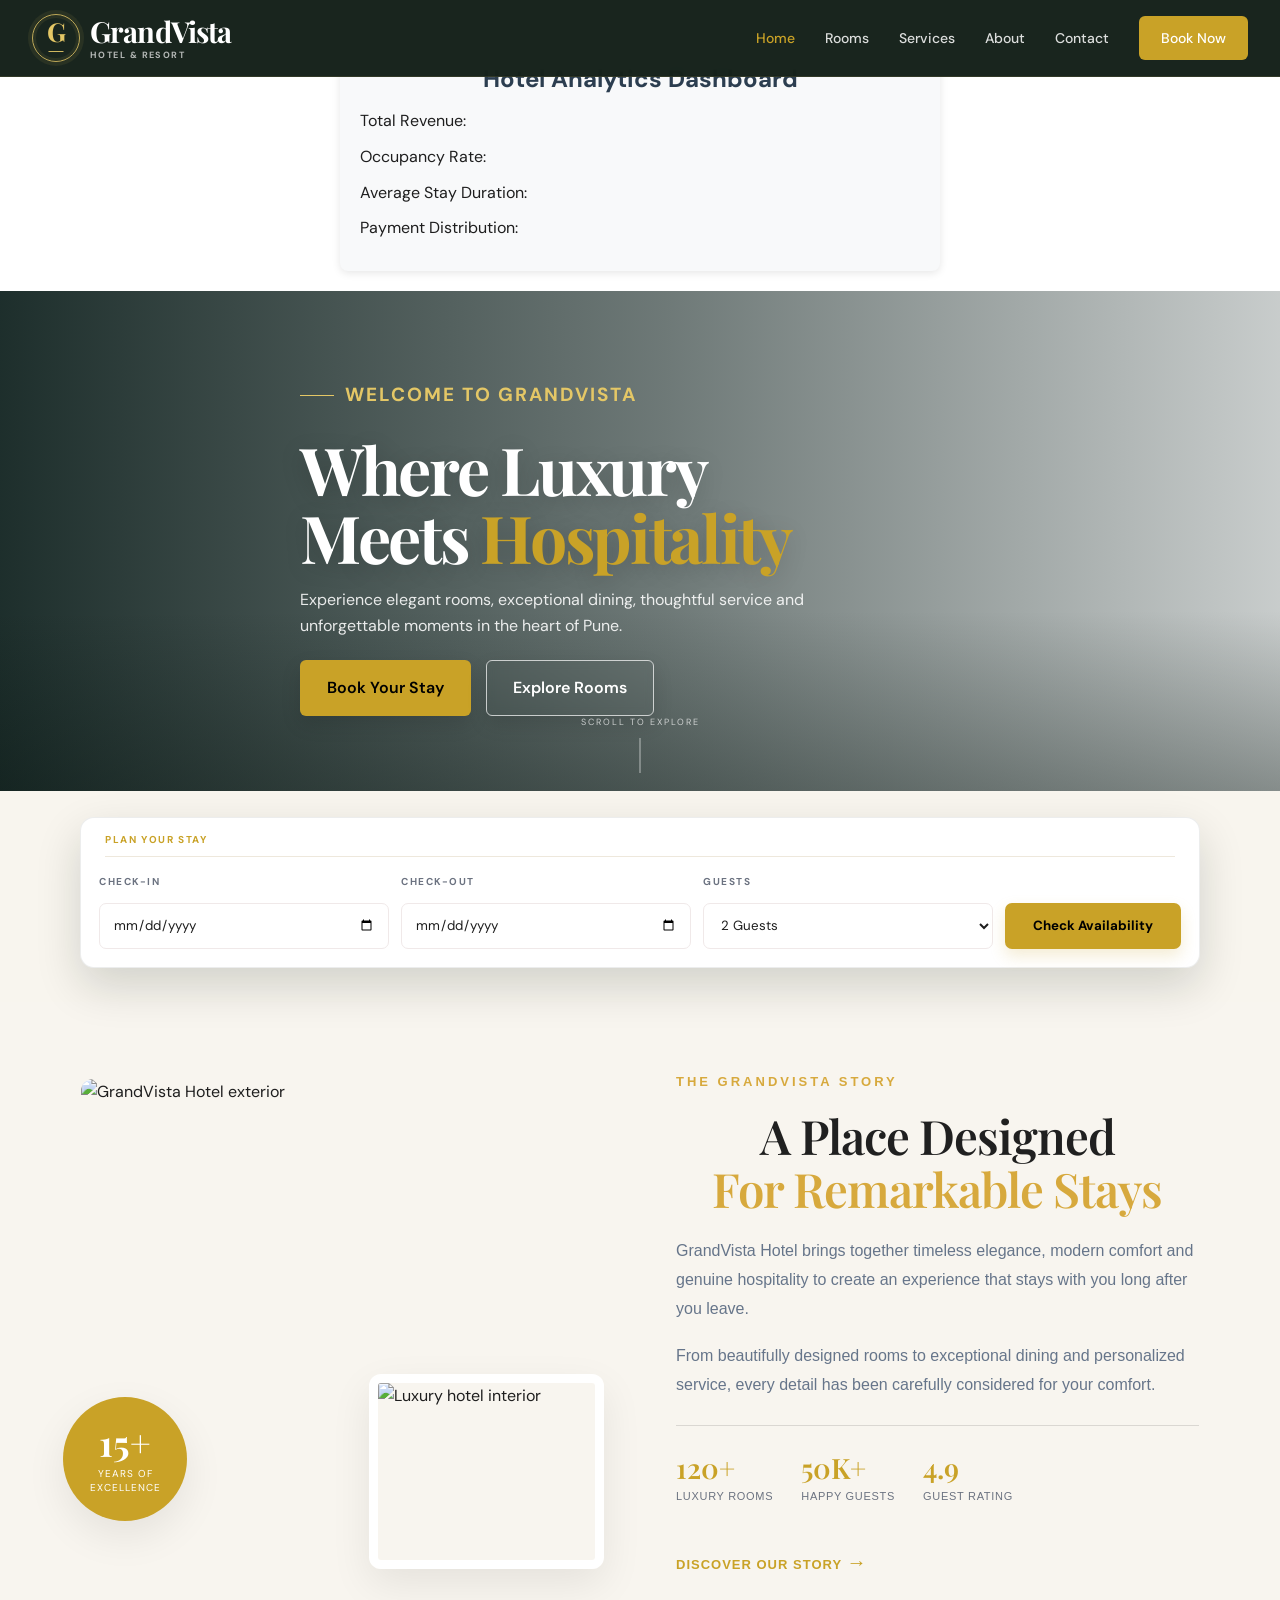
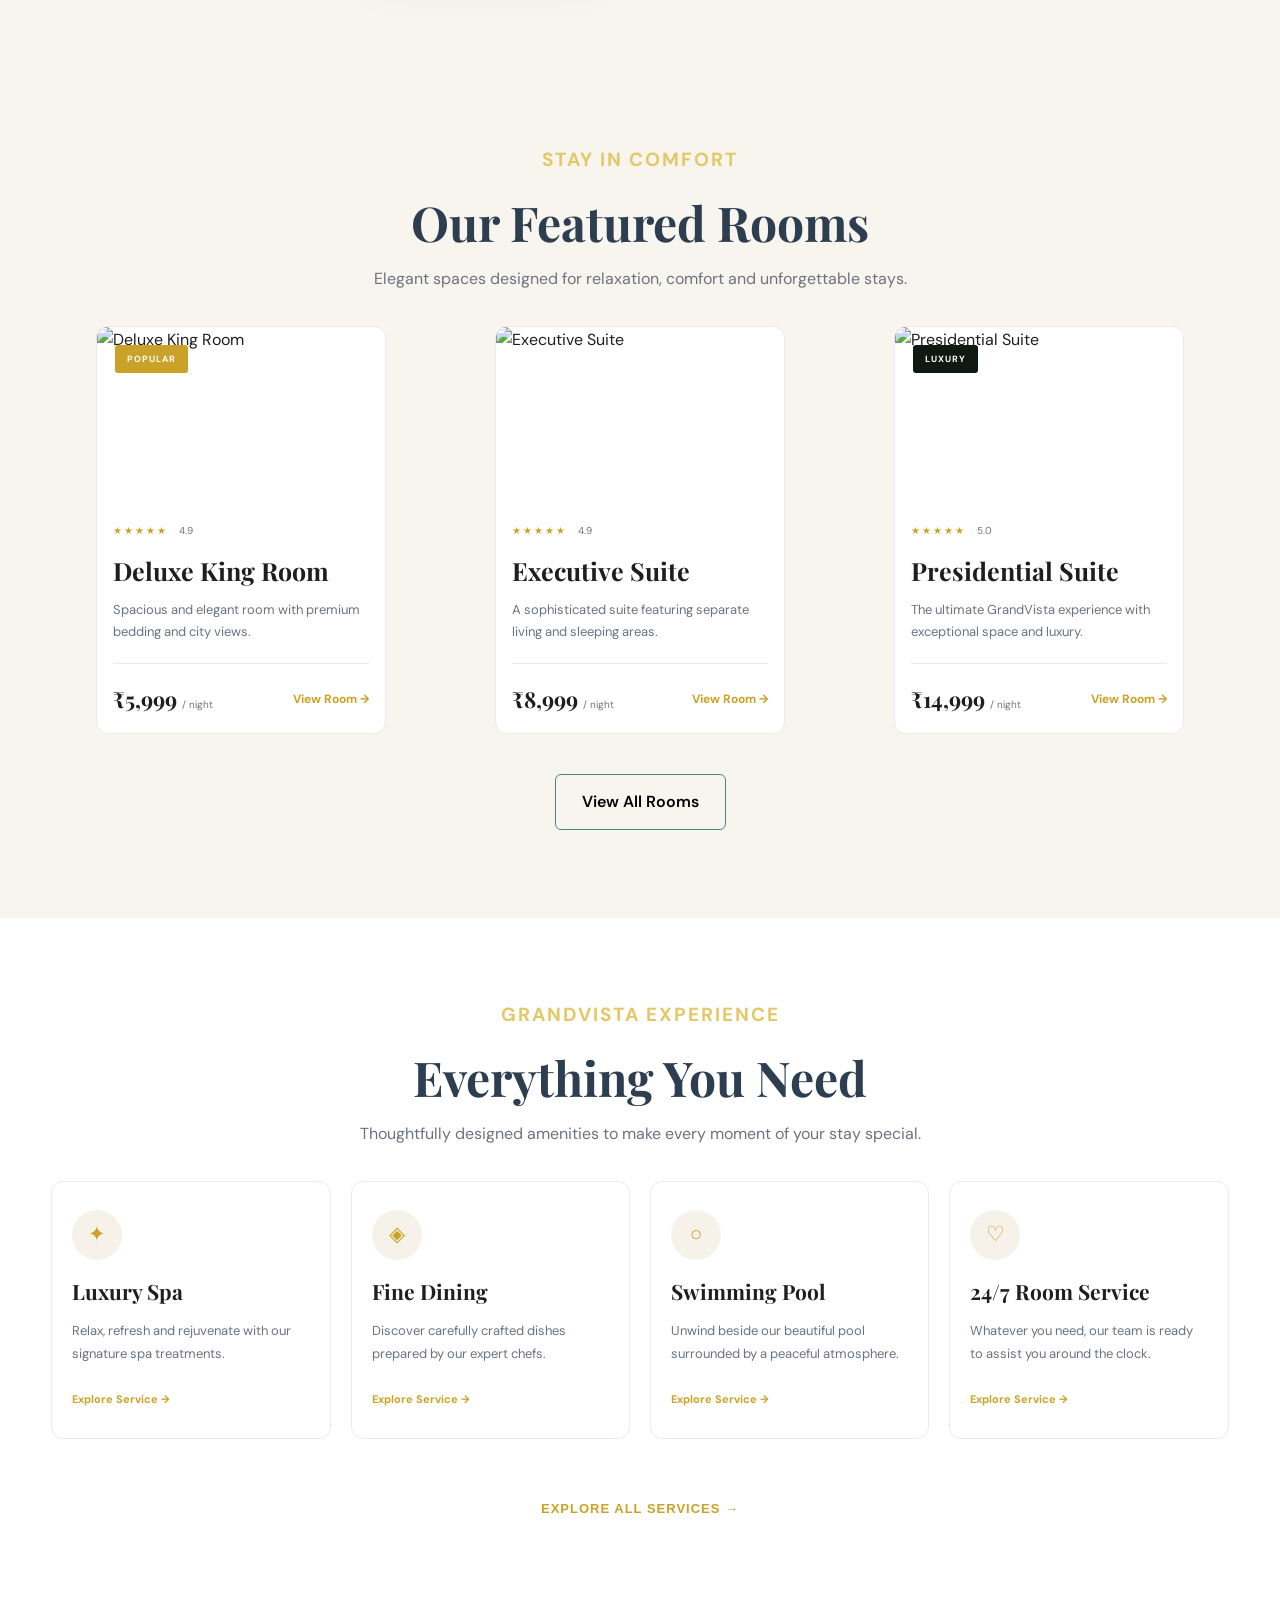
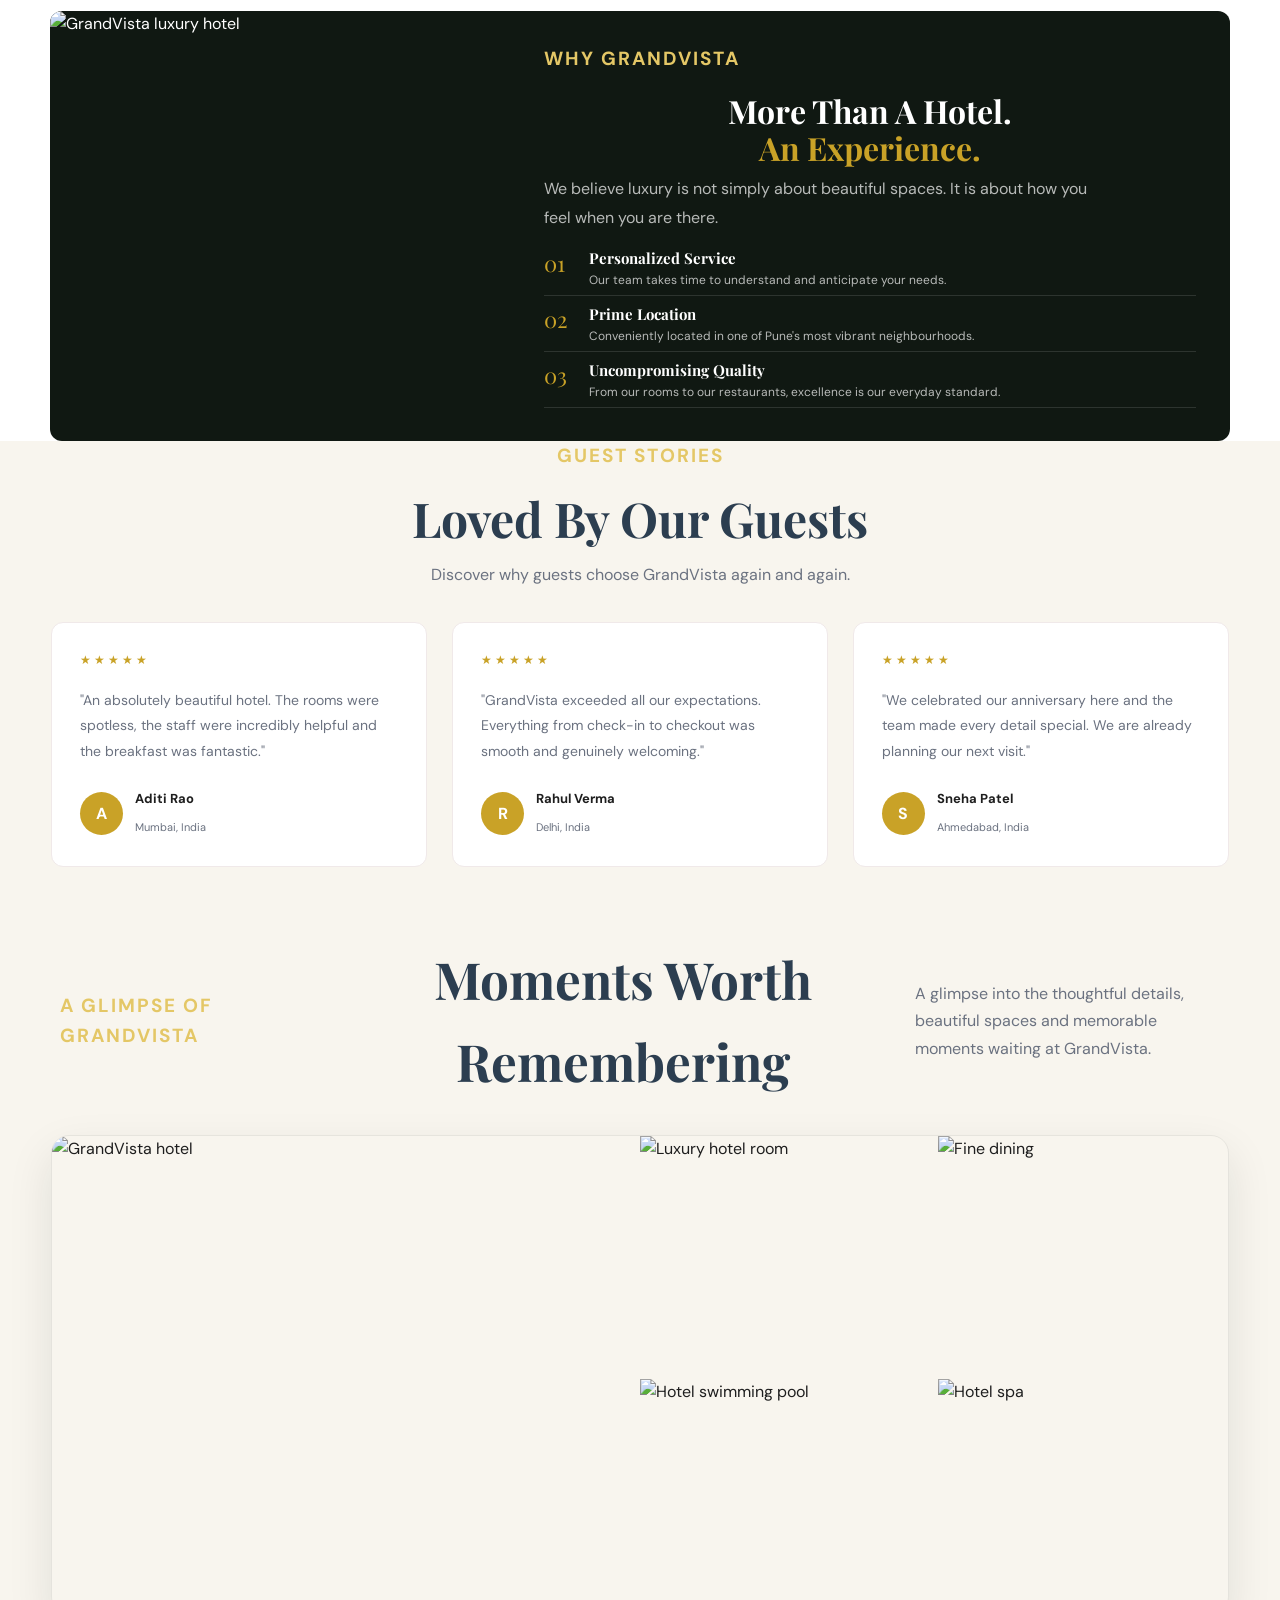
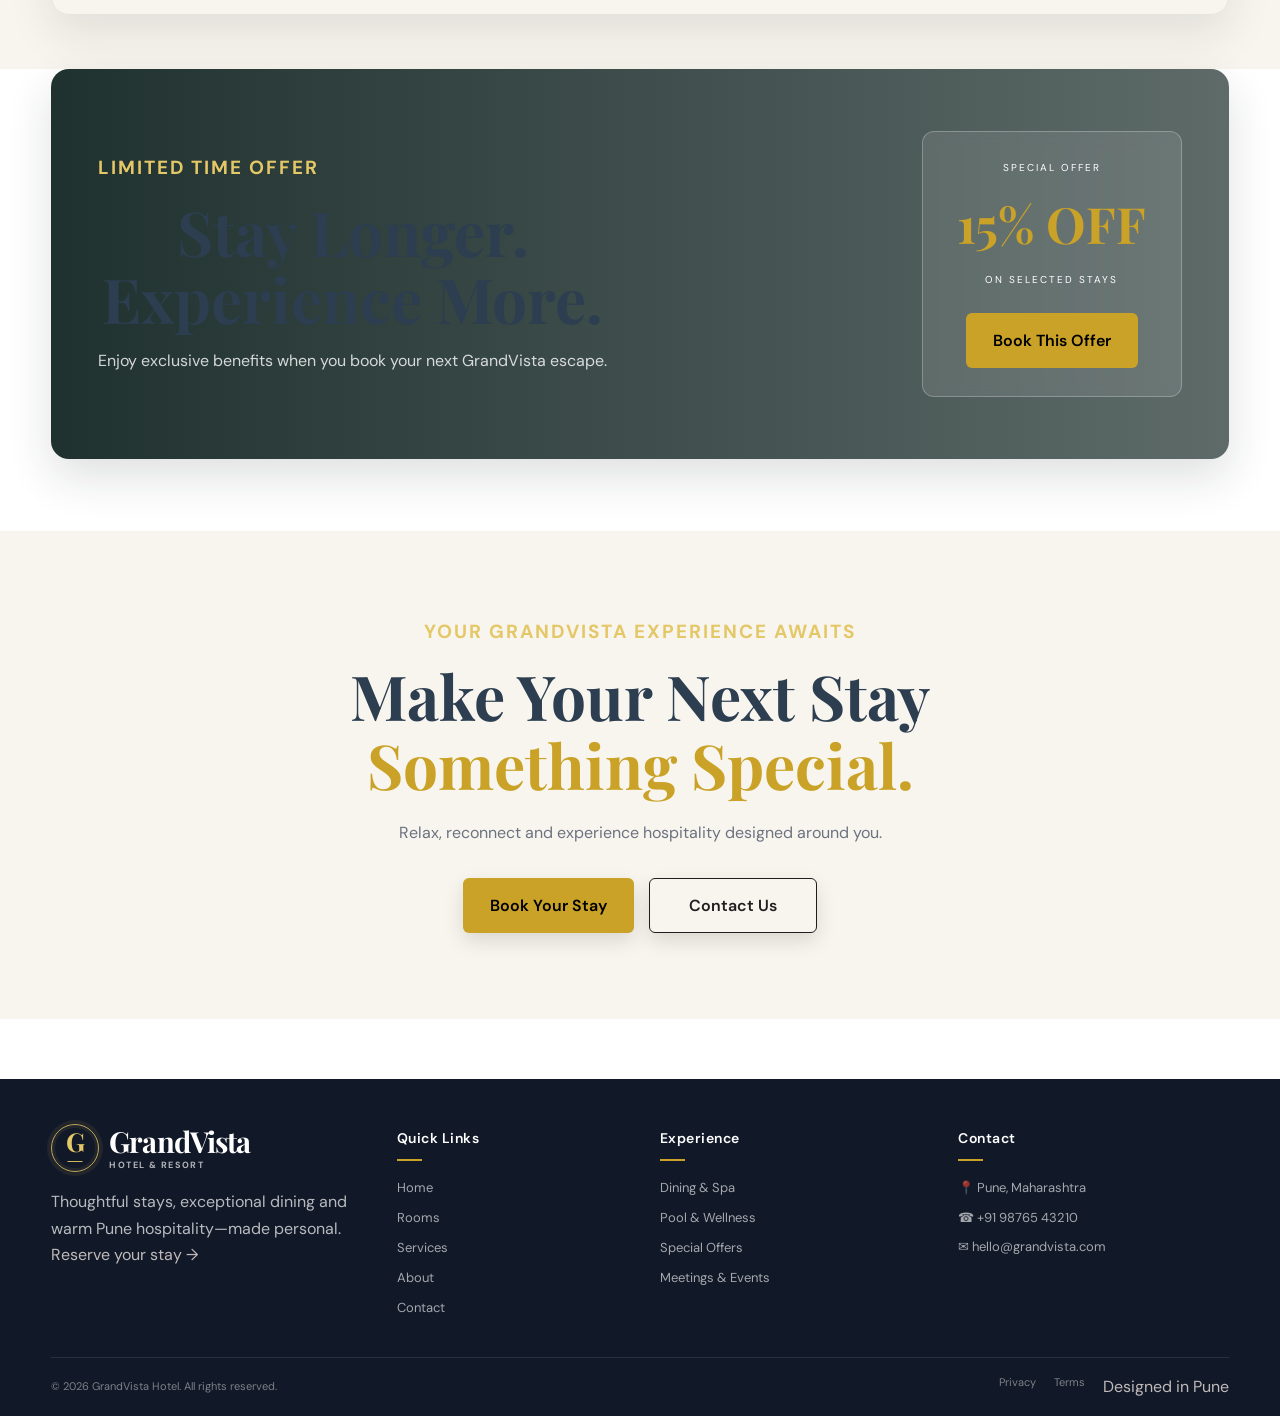
==== frontend/index.html @ 1945eee1 "Hotel_Management" ====
<!DOCTYPE html>
<html lang="en">

<head>

    <meta charset="UTF-8">

    <meta name="viewport" content="width=device-width, initial-scale=1.0">

    <title>GrandVista Hotel | Luxury Hotel & Resort</title>

    <meta
        name="description"
        content="Experience refined hospitality, luxury rooms, fine dining and unforgettable stays at GrandVista Hotel."
    >

    <!-- Google Fonts -->

    <link rel="preconnect" href="https://fonts.googleapis.com">

    <link rel="preconnect" href="https://fonts.gstatic.com" crossorigin>

    <link
        href="https://fonts.googleapis.com/css2?family=DM+Sans:wght@400;500;600;700&family=Playfair+Display:wght@500;600;700&display=swap"
        rel="stylesheet"
    >

    <!-- Main CSS -->

    <link rel="stylesheet" href="css/style.css">

    <!-- Home CSS -->

    <link rel="stylesheet" href="css/home.css">

    <!-- Dashboard CSS -->
    <link rel="stylesheet" href="../assets/css/dashboard.css">

</head>


<body>


<!-- =========================================
     HEADER
========================================= -->
<div class="dashboard">
  <h2>Hotel Analytics Dashboard</h2>
  <p>Total Revenue: <span id="revenue"></span></p>
  <p>Occupancy Rate: <span id="occupancy"></span></p>
  <p>Average Stay Duration: <span id="stay"></span></p>
  <p>Payment Distribution: <span id="payments"></span></p>
</div>

<header class="header">

    <div class="container navbar">


        <a href="index.html" class="logo">

            <span class="logo-icon">
                G
            </span>

            <span class="logo-text">

                <strong>
                    GrandVista
                </strong>

                <small>
                    HOTEL & RESORT
                </small>

            </span>

        </a>


        <nav class="nav-menu">

            <a href="index.html" class="active">
                Home
            </a>

            <a href="pages/rooms.html">
                Rooms
            </a>

            <a href="pages/services.html">
                Services
            </a>

            <a href="pages/about.html">
                About
            </a>

            <a href="pages/contact.html">
                Contact
            </a>

            <a href="pages/booking.html" class="nav-btn">
                Book Now
            </a>

        </nav>


        <button
            class="menu-toggle"
            id="menuToggle"
            aria-label="Open navigation menu"
        >
            ☰
        </button>

    </div>

</header>



<!-- =========================================
     HERO
========================================= -->

<section class="home-hero">

    <div class="home-hero-overlay"></div>


    <div class="container home-hero-content">

        <p class="section-label">
            WELCOME TO GRANDVISTA
        </p>


        <h1>
            Where Luxury<br>
            Meets <span>Hospitality</span>
        </h1>


        <p class="hero-description">
            Experience elegant rooms, exceptional dining,
            thoughtful service and unforgettable moments
            in the heart of Pune.
        </p>


        <div class="hero-buttons">

            <a
                href="pages/booking.html"
                class="btn btn-primary"
            >
                Book Your Stay
            </a>


            <a
                href="pages/rooms.html"
                class="btn hero-outline-btn"
            >
                Explore Rooms
            </a>

        </div>

    </div>


    <!-- Scroll Indicator -->

    <div class="scroll-indicator">

        <span>
            SCROLL TO EXPLORE
        </span>

        <div class="scroll-line"></div>

    </div>

</section>



<!-- =========================================
     QUICK BOOKING BAR
========================================= -->

<section class="quick-booking-section">

    <div class="container">

        <form
            class="quick-booking"
            id="quickBookingForm"
        >


            <div class="booking-field">

                <label for="homeCheckIn">
                    CHECK-IN
                </label>

                <input
                    type="date"
                    id="homeCheckIn"
                    required
                >

            </div>


            <div class="booking-field">

                <label for="homeCheckOut">
                    CHECK-OUT
                </label>

                <input
                    type="date"
                    id="homeCheckOut"
                    required
                >

            </div>


            <div class="booking-field">

                <label for="homeGuests">
                    GUESTS
                </label>

                <select id="homeGuests">

                    <option value="1">
                        1 Guest
                    </option>

                    <option value="2" selected>
                        2 Guests
                    </option>

                    <option value="3">
                        3 Guests
                    </option>

                    <option value="4">
                        4 Guests
                    </option>

                    <option value="5">
                        5+ Guests
                    </option>

                </select>

            </div>


            <button
                type="submit"
                class="btn btn-primary booking-search-btn"
            >
                Check Availability
            </button>

        </form>

    </div>

</section>


<!-- =========================================
     WELCOME / ABOUT
========================================= -->

<section class="section home-about">

    <div class="container home-about-grid">

        <!-- =====================================
             ABOUT IMAGES
        ====================================== -->

        <div class="home-about-images">

            <!-- Main Image -->
            <div class="home-about-main-image">
                <img
                    src="https://images.unsplash.com/photo-1566073771259-6a8506099945?auto=format&fit=crop&w=1000&q=85"
                    alt="GrandVista Hotel exterior"
                >
            </div>


            <!-- Small Image -->
            <div class="home-about-small-image">
                <img
                    src="https://images.unsplash.com/photo-1590490360182-c33d57733427?auto=format&fit=crop&w=700&q=85"
                    alt="Luxury hotel interior"
                >
            </div>


            <!-- Experience Badge -->
            <div class="home-about-badge">

                <strong>15+</strong>

                <span>
                    Years of<br>
                    Excellence
                </span>

            </div>

        </div>


        <!-- =====================================
             ABOUT CONTENT
        ====================================== -->

        <div class="home-about-content">

            <!-- Section Label -->
            <p class="section-label">
                THE GRANDVISTA STORY
            </p>


            <!-- Heading -->
            <h2>
                A Place Designed<br>
                <span>For Remarkable Stays</span>
            </h2>


            <!-- Description -->
            <p>
                GrandVista Hotel brings together timeless
                elegance, modern comfort and genuine
                hospitality to create an experience that
                stays with you long after you leave.
            </p>


            <p>
                From beautifully designed rooms to
                exceptional dining and personalized service,
                every detail has been carefully considered
                for your comfort.
            </p>


            <!-- Highlights -->
            <div class="about-highlights">

                <!-- Highlight 1 -->
                <div class="about-highlight">

                    <strong>120+</strong>

                    <span>
                        Luxury Rooms
                    </span>

                </div>


                <!-- Highlight 2 -->
                <div class="about-highlight">

                    <strong>50K+</strong>

                    <span>
                        Happy Guests
                    </span>

                </div>


                <!-- Highlight 3 -->
                <div class="about-highlight">

                    <strong>4.9</strong>

                    <span>
                        Guest Rating
                    </span>

                </div>

            </div>


            <!-- Link -->
            <a
                href="pages/about.html"
                class="text-link"
            >
                Discover Our Story
                <span>→</span>
            </a>

        </div>

    </div>

</section>

<!-- =========================================
     FEATURED ROOMS
========================================= -->

<section class="section featured-rooms">

    <div class="container">


        <div class="section-heading centered">

            <p class="section-label">
                STAY IN COMFORT
            </p>

            <h2 class="our">
                Our Featured Rooms
            </h2>

            <p>
                Elegant spaces designed for relaxation,
                comfort and unforgettable stays.
            </p>

        </div>


        <div class="featured-room-grid">


            <!-- Room 1 -->

            <article class="featured-room-card">

                <div class="featured-room-image">

                    <img
                        src="https://images.unsplash.com/photo-1611892440504-42a792e24d32?auto=format&fit=crop&w=1000&q=85"
                        alt="Deluxe King Room"
                    >

                    <span class="room-badge">
                        POPULAR
                    </span>

                </div>


                <div class="featured-room-content">

                    <div class="room-rating">
                        ★★★★★
                        <span>
                            4.9
                        </span>
                    </div>


                    <h3>
                        Deluxe King Room
                    </h3>


                    <p>
                        Spacious and elegant room with
                        premium bedding and city views.
                    </p>


                    <div class="room-card-bottom">

                        <div>

                            <strong>
                                ₹5,999
                            </strong>

                            <span>
                                / night
                            </span>

                        </div>


                        <a
                            href="pages/booking.html?room=deluxe-king"
                            class="room-link"
                        >
                            View Room →
                        </a>

                    </div>

                </div>

            </article>



            <!-- Room 2 -->

            <article class="featured-room-card">

                <div class="featured-room-image">

                    <img
                        src="https://images.unsplash.com/photo-1591088398332-8a7791972843?auto=format&fit=crop&w=1000&q=85"
                        alt="Executive Suite"
                    >

                </div>


                <div class="featured-room-content">

                    <div class="room-rating">
                        ★★★★★
                        <span>
                            4.9
                        </span>
                    </div>


                    <h3>
                        Executive Suite
                    </h3>


                    <p>
                        A sophisticated suite featuring
                        separate living and sleeping areas.
                    </p>


                    <div class="room-card-bottom">

                        <div>

                            <strong>
                                ₹8,999
                            </strong>

                            <span>
                                / night
                            </span>

                        </div>


                        <a
                            href="pages/booking.html?room=executive-suite"
                            class="room-link"
                        >
                            View Room →
                        </a>

                    </div>

                </div>

            </article>



            <!-- Room 3 -->

            <article class="featured-room-card">

                <div class="featured-room-image">

                    <img
                        src="https://images.unsplash.com/photo-1584132967334-10e028bd69f7?auto=format&fit=crop&w=1000&q=85"
                        alt="Presidential Suite"
                    >

                    <span class="room-badge luxury">
                        LUXURY
                    </span>

                </div>


                <div class="featured-room-content">

                    <div class="room-rating">
                        ★★★★★
                        <span>
                            5.0
                        </span>
                    </div>


                    <h3>
                        Presidential Suite
                    </h3>


                    <p>
                        The ultimate GrandVista experience
                        with exceptional space and luxury.
                    </p>


                    <div class="room-card-bottom">

                        <div>

                            <strong>
                                ₹14,999
                            </strong>

                            <span>
                                / night
                            </span>

                        </div>


                        <a
                            href="pages/booking.html?room=presidential-suite"
                            class="room-link"
                        >
                            View Room →
                        </a>

                    </div>

                </div>

            </article>

        </div>


        <div class="center-button">

            <a
                href="pages/rooms.html"
                class="btn btn-outline"
            >
                View All Rooms
            </a>

        </div>

    </div>

</section>



<!-- =========================================
     SERVICES
========================================= -->

<section class="section home-services">

    <div class="container">


        <div class="section-heading centered">

            <p class="section-label">
                GRANDVISTA EXPERIENCE
            </p>

            <h2>
                Everything You Need
            </h2>

            <p>
                Thoughtfully designed amenities to make
                every moment of your stay special.
            </p>

        </div>


        <div class="home-services-grid">


            <a
                href="pages/services.html"
                class="home-service-card"
            >

                <div class="home-service-icon">
                    ✦
                </div>

                <h3>
                    Luxury Spa
                </h3>

                <p>
                    Relax, refresh and rejuvenate with
                    our signature spa treatments.
                </p>

                <span>
                    Explore Service →
                </span>

            </a>


            <a
                href="pages/services.html"
                class="home-service-card"
            >

                <div class="home-service-icon">
                    ◈
                </div>

                <h3>
                    Fine Dining
                </h3>

                <p>
                    Discover carefully crafted dishes
                    prepared by our expert chefs.
                </p>

                <span>
                    Explore Service →
                </span>

            </a>


            <a
                href="pages/services.html"
                class="home-service-card"
            >

                <div class="home-service-icon">
                    ○
                </div>

                <h3>
                    Swimming Pool
                </h3>

                <p>
                    Unwind beside our beautiful pool
                    surrounded by a peaceful atmosphere.
                </p>

                <span>
                    Explore Service →
                </span>

            </a>


            <a
                href="pages/services.html"
                class="home-service-card"
            >

                <div class="home-service-icon">
                    ♡
                </div>

                <h3>
                    24/7 Room Service
                </h3>

                <p>
                    Whatever you need, our team is ready
                    to assist you around the clock.
                </p>

                <span>
                    Explore Service →
                </span>

            </a>

        </div>


        <div class="center-button">

            <a
                href="pages/services.html"
                class="text-link"
            >
                Explore All Services →
            </a>

        </div>

    </div>

</section>



<!-- =========================================
     WHY CHOOSE US
========================================= -->

<section class="why-grandvista">

    <div class="why-image">

        <img
            src="https://images.unsplash.com/photo-1542314831-068cd1dbfeeb?auto=format&fit=crop&w=1200&q=85"
            alt="GrandVista luxury hotel"
            loading="lazy"
            decoding="async"
        >

    </div>


    <div class="why-content">

        <p class="section-label">
            WHY GRANDVISTA
        </p>


        <h2>
            More Than A Hotel.<br>
            <span>An Experience.</span>
        </h2>


        <p>
            We believe luxury is not simply about beautiful
            spaces. It is about how you feel when you are
            there.
        </p>


        <div class="why-list">


            <div class="why-item">

                <div class="why-number">
                    01
                </div>

                <div>

                    <h3>
                        Personalized Service
                    </h3>

                    <p>
                        Our team takes time to understand
                        and anticipate your needs.
                    </p>

                </div>

            </div>


            <div class="why-item">

                <div class="why-number">
                    02
                </div>

                <div>

                    <h3>
                        Prime Location
                    </h3>

                    <p>
                        Conveniently located in one of
                        Pune's most vibrant neighbourhoods.
                    </p>

                </div>

            </div>


            <div class="why-item">

                <div class="why-number">
                    03
                </div>

                <div>

                    <h3>
                        Uncompromising Quality
                    </h3>

                    <p>
                        From our rooms to our restaurants,
                        excellence is our everyday standard.
                    </p>

                </div>

            </div>

        </div>

    </div>

</section>



<!-- =========================================
     TESTIMONIALS
========================================= -->

<section class="section home-testimonials">

    <div class="container">


        <div class="section-heading centered">

            <p class="section-label">
                GUEST STORIES
            </p>

            <h2>
                Loved By Our Guests
            </h2>

            <p>
                Discover why guests choose GrandVista
                again and again.
            </p>

        </div>


        <div class="home-testimonial-grid">


            <div class="home-testimonial-card">

                <div class="home-stars">
                    ★★★★★
                </div>

                <p>
                    "An absolutely beautiful hotel. The
                    rooms were spotless, the staff were
                    incredibly helpful and the breakfast
                    was fantastic."
                </p>

                <div class="home-guest">

                    <div class="home-avatar">
                        A
                    </div>

                    <div>

                        <strong>
                            Aditi Rao
                        </strong>

                        <span>
                            Mumbai, India
                        </span>

                    </div>

                </div>

            </div>



            <div class="home-testimonial-card">

                <div class="home-stars">
                    ★★★★★
                </div>

                <p>
                    "GrandVista exceeded all our expectations.
                    Everything from check-in to checkout was
                    smooth and genuinely welcoming."
                </p>

                <div class="home-guest">

                    <div class="home-avatar">
                        R
                    </div>

                    <div>

                        <strong>
                            Rahul Verma
                        </strong>

                        <span>
                            Delhi, India
                        </span>

                    </div>

                </div>

            </div>



            <div class="home-testimonial-card">

                <div class="home-stars">
                    ★★★★★
                </div>

                <p>
                    "We celebrated our anniversary here and
                    the team made every detail special.
                    We are already planning our next visit."
                </p>

                <div class="home-guest">

                    <div class="home-avatar">
                        S
                    </div>

                    <div>

                        <strong>
                            Sneha Patel
                        </strong>

                        <span>
                            Ahmedabad, India
                        </span>

                    </div>

                </div>

            </div>

        </div>

    </div>

</section>



<!-- =========================================
     GALLERY
========================================= -->

<section class="home-gallery">

    <div class="gallery-heading">

        <p class="section-label">
            A GLIMPSE OF GRANDVISTA
        </p>

        <h2>
            Moments Worth Remembering
        </h2>

        <p>
            A glimpse into the thoughtful details,
            beautiful spaces and memorable moments
            waiting at GrandVista.
        </p>

    </div>


    <div class="gallery-grid">


        <div class="gallery-item gallery-large">

            <img
                src="https://images.unsplash.com/photo-1566073771259-6a8506099945?auto=format&fit=crop&w=1200&q=85"
                alt="GrandVista hotel"
            >

        </div>


        <div class="gallery-item">

            <img
                src="https://images.unsplash.com/photo-1584132967334-10e028bd69f7?auto=format&fit=crop&w=800&q=85"
                alt="Luxury hotel room"
            >

        </div>


        <div class="gallery-item">

            <img
                src="https://images.unsplash.com/photo-1414235077428-338989a2e8c0?auto=format&fit=crop&w=800&q=85"
                alt="Fine dining"
            >

        </div>


        <div class="gallery-item">

            <img
                src="https://images.unsplash.com/photo-1576610616656-d3aa5d1f4534?auto=format&fit=crop&w=800&q=85"
                alt="Hotel swimming pool"
            >

        </div>


        <div class="gallery-item">

            <img
                src="https://images.unsplash.com/photo-1540555700478-4be289fbecef?auto=format&fit=crop&w=800&q=85"
                alt="Hotel spa"
            >

        </div>

    </div>

</section>



<!-- =========================================
     SPECIAL OFFER
========================================= -->

<section class="special-offer">

    <div class="special-offer-overlay"></div>


    <div class="container special-offer-content">

        <div>

            <p class="section-label">
                LIMITED TIME OFFER
            </p>

            <h2>
                Stay Longer.<br>
                Experience More.
            </h2>

            <p>
                Enjoy exclusive benefits when you book
                your next GrandVista escape.
            </p>

        </div>


        <div class="offer-box">

            <span>
                SPECIAL OFFER
            </span>

            <strong>
                15% OFF
            </strong>

            <small>
                ON SELECTED STAYS
            </small>

            <a
                href="pages/booking.html"
                class="btn btn-primary"
            >
                Book This Offer
            </a>

        </div>

    </div>

</section>



<!-- =========================================
     FINAL CTA
========================================= -->

<section class="home-final-cta">

    <div class="container home-final-content">

        <p class="section-label">
            YOUR GRANDVISTA EXPERIENCE AWAITS
        </p>


        <h2>
            Make Your Next Stay<br>
            <span>Something Special.</span>
        </h2>


        <p>
            Relax, reconnect and experience hospitality
            designed around you.
        </p>


        <div class="hero-buttons">

            <a
                href="pages/booking.html"
                class="btn btn-primary"
            >
                Book Your Stay
            </a>

            <a
                href="pages/contact.html"
                class="btn btn-outline-light"
            >
                Contact Us
            </a>

        </div>

    </div>

</section>



<!-- =========================================
     FOOTER
========================================= -->

<footer class="footer">

    <div class="container footer-grid">


        <div class="footer-brand">

            <a href="index.html" class="logo">

                <span class="logo-icon">
                    G
                </span>

                <span class="logo-text">

                    <strong>
                        GrandVista
                    </strong>

                    <small>
                        HOTEL & RESORT
                    </small>

                </span>

            </a>


            <p>
                Thoughtful stays, exceptional dining and warm Pune hospitality&mdash;made personal.
            </p>

            <a href="pages/booking.html" class="footer-reserve-link">
                Reserve your stay <span aria-hidden="true">&rarr;</span>
            </a>

        </div>


        <div class="footer-links">

            <h4>
                Quick Links
            </h4>

            <a href="index.html">
                Home
            </a>

            <a href="pages/rooms.html">
                Rooms
            </a>

            <a href="pages/services.html">
                Services
            </a>

            <a href="pages/about.html">
                About
            </a>

            <a href="pages/contact.html">
                Contact
            </a>

        </div>


        <div class="footer-links footer-experience">

            <h4>
                Experience
            </h4>

            <a href="pages/services.html">
                Dining &amp; Spa
            </a>

            <a href="pages/services.html">
                Pool &amp; Wellness
            </a>

            <a href="pages/booking.html">
                Special Offers
            </a>

            <a href="pages/contact.html">
                Meetings &amp; Events
            </a>

        </div>


        <div class="footer-contact">

            <h4>
                Contact
            </h4>

            <p>
                📍 Pune, Maharashtra
            </p>

            <p>
                ☎ +91 98765 43210
            </p>

            <p>
                ✉ hello@grandvista.com
            </p>

        </div>

    </div>


    <div class="container footer-bottom">

        <p>
            © 2026 GrandVista Hotel. All rights reserved.
        </p>

        <div class="footer-legal">
            <a href="#"
               onclick="openPolicy('privacy'); return false;">
                Privacy
            </a>
            <a href="#"
               onclick="openPolicy('terms'); return false;">
                Terms
            </a>
            <span>Designed in Pune</span>
        </div>

    </div>

</footer>

<!-- POLICY MODAL -->
<div id="policyModal"
     class="policy-modal"
     aria-hidden="true">

    <div class="policy-box"
         role="dialog"
         aria-modal="true"
         aria-labelledby="policyTitle">

        <button type="button"
                class="policy-close"
                onclick="closePolicy()"
                aria-label="Close policy">
            &times;
        </button>

        <h2 id="policyTitle">Privacy Policy</h2>
        <div id="policyContent"></div>

    </div>
</div>



<!-- Main JavaScript -->

<script src="js/main.js"></script>


<!-- Home Page JavaScript -->

<script src="js/home.js"></script>

<!-- Dashboard JavaScript -->
<script src="../js/dashboard.js"></script>

<!-- Chart.js Library -->
<script src="https://cdn.jsdelivr.net/npm/chart.js"></script>



</body>

</html>
---- frontend/css/style.css ----
/* =========================================
   ROOT VARIABLES
========================================= */

:root {

    --primary: #17221B;
    --secondary: #24352A;
    --dark: #101812;

    --gold: #C9A227;
    --gold-light: #E4C766;

    --cream: #F8F5EE;
    --white: #ffffff;

    --text: #1E1E1E;
    --text-light: #6B7280;

    --border: #f0e9e9;

    --shadow:
        0 15px 40px rgba(0, 0, 0, 0.08);

    --transition:
        all 0.3s ease;

    --radius: 12px;
}

/* =========================================
   RESET
========================================= */

* {
    margin:0;
    padding: 0;
    box-sizing: border-box;
}

html {
    scroll-behavior: smooth;
}

body {

    font-family: "DM Sans", sans-serif;

    color: var(--text);

    background: var(--white);

    line-height: 1.6;
}

img {

    width: 100%;
    height: auto;
    display:block;

    object-fit: cover;
}

a {

    text-decoration: none;

    color: inherit;
}

button,
input,
select {

    font-family: inherit;
}


/* =========================================
   CONTAINER
========================================= */

.container {

    width: min(1180px, 92%);

    margin: auto;
}


/* =========================================
   HEADER
========================================= */

.header {

    position: absolute;

    top: 0;
    left: 0;

    width: 100%;

    z-index: 100;

    background: rgba(23, 34, 27, 0.92);

    backdrop-filter: blur(10px);
}

.navbar {

    height: 88px;

    width: 100%;
    max-width: none;
    padding-left: 32px;
    padding-right: 32px;

    display: flex;

    align-items: center;

    justify-content: space-between;
}


/* Logo */

.logo {

    font-family:
        "Playfair Display",
        serif;

    font-size: 28px;

    font-weight: 700;

    color: var(--white);
}

.logo span {

    color: var(--gold-light);
}


/* Navigation */

.nav-menu {

    display: flex;

    align-items: center;

    gap: 30px;
}

.nav-menu a {

    color: rgba(255, 255, 255, 0.85);

    font-size: 14px;

    font-weight: 500;

    transition: var(--transition);
}

.nav-menu a:hover,
.nav-menu a.active {

    color: var(--gold-light);
}


/* Navigation button */

.nav-btn {

    background: var(--gold);

    color: var(--white) !important;

    padding: 11px 22px;

    border-radius: 6px;
}

.nav-btn:hover {

    background: var(--gold-light);

    color: var(--primary) !important;
}


/* Mobile button */

.menu-toggle {

    display: none;

    border: none;

    background: none;

    color: var(--white);

    font-size: 28px;

    cursor: pointer;
}


/* =========================================
   HERO
========================================= */

.hero {

    min-height: 700px;

    position: relative;

    display: flex;

    align-items: center;

    background-image:
        url("https://images.unsplash.com/photo-1564501049412-61c2a3083791?auto=format&fit=crop&w=1800&q=85");

    background-size: cover;

    background-position: center;
}

.hero-overlay {

    position: absolute;

    inset: 0;

    background:
        linear-gradient(90deg,
            rgba(10, 20, 14, 0.85),
            rgba(10, 20, 14, 0.35));
}

.hero-content {

    position: relative;

    z-index: 2;

    max-width: 720px;

    color: var(--white);

    padding-top: 80px;
}

.hero-subtitle,
.section-label {

    color: var(--gold-light);

    font-size: 19px;

    font-weight: 700;

    letter-spacing: 2px;

    margin-bottom: 15px;
}

.hero h1 {

    font-family:
        "Playfair Display",
        serif;

    font-size: clamp(45px, 6vw, 72px);

    line-height: 1.1;

    margin-bottom: 25px;
}

.hero-description {

    max-width: 600px;

    color: rgba(255, 255, 255, 0.85);

    font-size: 17px;

    margin-bottom: 35px;
}


/* =========================================
   BUTTONS
========================================= */

.hero-buttons {

    display: flex;

    gap: 15px;

    flex-wrap: wrap;
}

.btn {

    display: inline-flex;

    align-items: center;

    justify-content: center;

    padding: 14px 26px;

    border-radius: 6px;

    font-weight: 600;

    border: 1px solid transparent;

    cursor: pointer;

    transition: var(--transition);
}

.btn-primary {

    background: var(--gold);

    color: black;
}

.btn-primary:hover {

    background: var(--gold-light);

    color: var(--primary);

    transform: translateY(-2px);
}

.btn-outline {

    border-color: rgba(21, 111, 97, 0.797);

    color: black;
}

.btn-outline:hover {

    background: var(--white);

    color: var(--primary);
}


/* =========================================
   BOOKING SEARCH
========================================= */

.booking-section {

    position: relative;

    margin-top: -55px;

    z-index: 10;
}

.booking-card {

    background: var(--white);

    padding: 25px;

    border-radius: var(--radius);

    box-shadow: var(--shadow);

    display: grid;

    grid-template-columns:
        repeat(3, 1fr) 180px;

    gap: 18px;

    align-items: end;
}

.booking-field {

    display: flex;

    flex-direction: column;

    gap: 7px;
}

.booking-field label {

    font-size: 12px;

    font-weight: 700;

    color: var(--text-light);

    text-transform: uppercase;
}

.booking-field input,
.booking-field select {

    border: 1px solid var(--border);

    padding: 13px;

    border-radius: 6px;

    background: var(--cream);

    outline: none;
}

.booking-field input:focus,
.booking-field select:focus {

    border-color: var(--gold);
}


/* =========================================
   SECTIONS
========================================= */



.intro {

    background: var(--cream);
}

.intro-grid {

    display: grid;

    grid-template-columns: 1fr 1fr;

    gap: 70px;

    align-items: center;
}

.intro-image img {

    height: 520px;

    border-radius: var(--radius);
}

.intro-content h2,
.section-heading h2,
.centered h2 {

    font-family:
        "Playfair Display",
        serif;

    font-size: clamp(34px, 4vw, 48px);

    line-height: 1.15;

    margin-bottom: 22px;
}

.intro-content p:not(.section-label) {

    color: var(--text-light);

    margin-bottom: 18px;
}


/* =========================================
   LINKS
========================================= */

.text-link {

    color: var(--gold);

    font-weight: 700;

    display: inline-block;

    margin-top: 10px;

    transition: var(--transition);
}

.text-link:hover {

    color: var(--secondary);

    transform: translateX(4px);
}


/* =========================================
   SECTION HEADING
========================================= */

.section-heading {

    justify-content: space-between;

    align-items: end;

    margin-bottom: 45px;
}

/* =========================================
   PROFESSIONAL SERVICES HEADING
========================================= */

.services-section-heading {
    display: grid;

    grid-template-columns: 150px 1fr 380px;

    align-items: center;

    column-gap: 55px;

    width: 100%;
    max-width: none;

    margin: 0 0 60px;

    text-align: left;
}


/* =========================================
   LEFT LABEL
========================================= */

.services-heading-label {
    display: flex;
    flex-direction: column;

    gap: 4px;

    color: var(--gold);

    font-size: 13px;

    font-weight: 700;

    letter-spacing: 3px;

    line-height: 1.5;
}


/* =========================================
   MAIN TITLE
========================================= */

.services-heading-title h2 {
    margin: 0;

    font-family: "Playfair Display", serif;

    font-size: clamp(48px, 5vw, 68px);

    font-weight: 600;

    line-height: 0.98;

    letter-spacing: -2px;

    color: var(--text);
}


/* =========================================
   RIGHT DESCRIPTION
========================================= */

.services-heading-description {
    max-width: 380px;
}

.services-heading-description p {
    margin: 0;

    color: var(--text-light);

    font-family: "DM Sans", sans-serif;

    font-size: 17px;

    font-weight: 400;

    line-height: 1.7;
}

/* =========================================
   ROOM CARDS
========================================= */

.room-grid {

    display: grid;

    grid-template-columns:
        repeat(3, 1fr);

    gap: 25px;
}

.room-card {

    background: var(--white);

    border: 1px solid var(--border);

    border-radius: var(--radius);

    overflow: hidden;

    transition: var(--transition);
}

.room-card:hover {

    transform: translateY(-8px);

    box-shadow: var(--shadow);
}

.room-image {

    height: 260px;

    position: relative;
}

.room-image img {

    height: 100%;
}

.room-tag {

    position: absolute;

    top: 15px;
    left: 15px;

    background: var(--gold);

    color: var(--white);

    padding: 6px 12px;

    border-radius: 4px;

    font-size: 12px;

    font-weight: 700;
}

.room-content {

    padding: 24px;
}

.room-content h3 {

    font-family:
        "Playfair Display",
        serif;

    font-size: 24px;

    margin-bottom: 10px;
}

.room-content p {

    color: var(--text-light);

    font-size: 14px;

    margin-bottom: 20px;
}

.room-footer {

    display: flex;

    justify-content: space-between;

    align-items: center;

    border-top: 1px solid var(--border);

    padding-top: 18px;
}

.room-footer strong {

    color: var(--secondary);

    font-size: 20px;
}

.room-footer small {

    color: var(--text-light);

    font-size: 12px;

    font-weight: 400;
}

.room-footer a {

    color: var(--gold);

    font-weight: 700;
}


/* =========================================
   SERVICES
========================================= */

.services {

    background: var(--cream);
}

.centered {

    text-align: center;

    max-width: 650px;

    margin: 0 auto 50px;
}

.centered>p:last-child {

    color: var(--text-light);
}

.service-grid {

    display: grid;

    grid-template-columns:
        repeat(4, 1fr);

    gap: 20px;
}

.service-card {

    background: var(--white);

    padding: 35px 25px;

    text-align: center;

    border-radius: var(--radius);

    transition: var(--transition);
}

.service-card:hover {

    transform: translateY(-6px);

    box-shadow: var(--shadow);
}

.service-icon {

    width: 65px;

    height: 65px;

    margin: 0 auto 20px;

    display: flex;

    align-items: center;

    justify-content: center;

    background: var(--cream);

    border-radius: 50%;

    font-size: 28px;
}

.service-card h3 {

    margin-bottom: 10px;
}

.service-card p {

    color: var(--text-light);

    font-size: 14px;
}


/* =========================================
   CTA
========================================= */

.cta {

    padding: 100px 20px;

    text-align: center;

    color: var(--white);

    background:
        linear-gradient(rgba(23, 34, 27, 0.94),
            rgba(23, 34, 27, 0.94)),
        url("https://images.unsplash.com/photo-1564501049412-61c2a3083791?auto=format&fit=crop&w=1600&q=80");

    background-size: cover;

    background-position: center;
}

.cta h2 {

    font-family:
        "Playfair Display",
        serif;

    font-size: clamp(35px, 5vw, 55px);

    line-height: 1.15;

    margin-bottom: 18px;
}

.cta p:not(.section-label) {

    color: rgba(255, 255, 255, 0.75);

    margin-bottom: 30px;
}


/* =========================================
   FOOTER
========================================= */

/* =========================================
   GRANDVISTA - COMPACT LUXURY FOOTER
========================================= */

.footer {
    background: #111827;
    color: #fff;
    margin-top: 60px;
}


/* =========================================
   MAIN FOOTER
========================================= */

/* =========================================
   FOOTER
========================================= */

.footer {
    background: #111827;
    color: #c1baba;
    padding: 55px 0 0;
}

.footer-grid {
    display: grid;
    grid-template-columns: 1.5fr 1fr 1.25fr 1.25fr 1.15fr;
    gap: 35px;
    align-items: start;
}

.footer-brand p {
    max-width: 320px;
    margin-top: 16px;
    line-height: 1.7;
    color: rgba(255, 255, 255, 0.7);
}

.footer-links,
.footer-contact {
    display: flex;
    flex-direction: column;
}

.footer-links h4,
.footer-contact h4 {
    margin: 0 0 20px;
    font-size: 17px;
    font-weight: 600;
    color: #ffffff;
    position: relative;
    padding-bottom: 12px;
}

.footer-links h4::after,
.footer-contact h4::after {
    content: "";
    position: absolute;
    left: 0;
    bottom: 0;
    width: 30px;
    height: 2px;
    background: #d4af37;
}

.footer-links a {
    color: rgba(255, 255, 255, 0.68);
    text-decoration: none;
    margin-bottom: 12px;
    font-size: 15px;
    transition: 0.3s ease;
}

.footer-links a:hover {
    color: #d4af37;
    transform: translateX(3px);
}

.footer-contact p {
    margin: 0 0 12px;
    color: rgba(255, 255, 255, 0.68);
    font-size: 15px;
    line-height: 1.5;
}

.footer-bottom {
    margin-top: 40px;
    padding: 18px 0;
    border-top: 1px solid rgba(255, 255, 255, 0.1);

    display: flex;
    justify-content: space-between;
    align-items: center;
    gap: 20px;
}

.footer-bottom p {
    margin: 0;
    color: rgba(255, 255, 255, 0.5);
    font-size: 13px;
}


/* =========================================
   LOGO
========================================= */

.footer-logo {
    display: inline-block;
    margin-bottom: 12px;

    color: #fff;
    text-decoration: none;

    font-size: 24px;
}

.footer-logo span {
    color: #c9a227;
}


/* =========================================
   FOOTER ABOUT
========================================= */

.footer-about p {
    max-width: 270px;

    margin: 0 0 10px;

    color: rgba(255, 255, 255, 0.65);

    font-size: 13px;
    line-height: 1.7;
}

.footer-description {
    font-size: 12px !important;
}


/* =========================================
   HEADINGS
========================================= */

.footer h4 {
    position: relative;

    margin: 3px 0 17px;

    color: #fff;

    font-size: 14px;
    font-weight: 600;

    letter-spacing: 0.5px;
}


/* Small gold line */

.footer h4::after {
    content: "";

    display: block;

    width: 25px;
    height: 2px;

    margin-top: 7px;

    background: #c9a227;
}


/* =========================================
   QUICK LINKS
========================================= */

.footer-links {
    display: flex;
    flex-direction: column;
}

.footer-links a {
    width: fit-content;

    margin-bottom: 9px;

    color: rgba(255, 255, 255, 0.62);

    text-decoration: none;

    font-size: 13px;

    transition: all 0.25s ease;
}

.footer-links a:hover {
    color: #c9a227;
    transform: translateX(3px);
}


/* =========================================
   CONTACT
========================================= */

.footer-contact p {
    display: flex;
    align-items: flex-start;

    gap: 8px;

    margin: 0 0 10px;

    color: rgba(255, 255, 255, 0.62);

    font-size: 13px;
    line-height: 1.5;
}

.footer-contact span {
    width: 17px;

    color: #c9a227;
}


/* =========================================
   SOCIAL ICONS
========================================= */

.footer-social {
    display: flex;

    gap: 8px;

    margin-top: 17px;
}

.footer-social a {
    width: 30px;
    height: 30px;

    display: flex;
    align-items: center;
    justify-content: center;

    border: 1px solid rgba(255, 255, 255, 0.18);

    border-radius: 50%;

    color: rgba(255, 255, 255, 0.7);

    text-decoration: none;

    font-size: 12px;

    transition: all 0.25s ease;
}

.footer-social a:hover {
    background: #c9a227;

    border-color: #c9a227;

    color: #111827;
}


/* =========================================
   NEWSLETTER
========================================= */

.footer-newsletter {
    border-top: 1px solid rgba(255, 255, 255, 0.08);
    border-bottom: 1px solid rgba(255, 255, 255, 0.08);

    padding: 25px 0;
}

.newsletter-content {
    display: flex;
    align-items: center;
    justify-content: space-between;

    gap: 25px;
}

.newsletter-content h3 {
    margin: 0 0 5px;

    font-size: 17px;
    font-weight: 600;
}

.newsletter-content p {
    margin: 0;

    color: rgba(255, 255, 255, 0.55);

    font-size: 12px;
}


/* =========================================
   NEWSLETTER FORM
========================================= */

.newsletter-form {
    display: flex;

    width: 350px;
}

.newsletter-form input {
    width: 100%;

    padding: 10px 13px;

    border: 1px solid rgba(255, 255, 255, 0.12);

    outline: none;

    background: rgba(255, 255, 255, 0.06);

    color: #fff;

    font-size: 12px;

    border-radius: 4px 0 0 4px;
}

.newsletter-form input::placeholder {
    color: rgba(255, 255, 255, 0.4);
}

.newsletter-form button {
    padding: 10px 16px;

    border: none;

    background: #c9a227;

    color: #111827;

    font-size: 12px;
    font-weight: 600;

    cursor: pointer;

    border-radius: 0 4px 4px 0;

    transition: 0.25s ease;
}

.newsletter-form button:hover {
    background: #dfbd45;
}


/* =========================================
   FOOTER BOTTOM
========================================= */

.footer-bottom {
    padding: 16px 0;
}

.footer-bottom-content {
    display: flex;
    align-items: center;
    justify-content: space-between;

    gap: 20px;
}

.footer-bottom p {
    margin: 0;

    color: rgba(255, 255, 255, 0.45);

    font-size: 11px;
}


/* =========================================
   LEGAL LINKS
========================================= */

.footer-legal {
    display: flex;

    gap: 18px;
}

.footer-legal a {
    color: rgba(255, 255, 255, 0.45);

    text-decoration: none;

    font-size: 11px;

    transition: 0.25s ease;
}

.footer-legal a:hover {
    color: #c9a227;
}


/* =========================================
   TABLET
========================================= */

@media (max-width: 900px) {

    .footer-grid {
        grid-template-columns: 1fr 1fr;

        gap: 30px;

        padding: 40px 20px 30px;
    }

    .newsletter-content {
        padding: 0 20px;
    }

}


/* =========================================
   MOBILE
========================================= */

@media (max-width: 600px) {

    .footer-grid {
        grid-template-columns: 1fr;

        gap: 28px;

        padding: 35px 20px 25px;
    }

    .footer-about p {
        max-width: 100%;
    }

    .footer-newsletter {
        padding: 25px 20px;
    }

    .newsletter-content {
        flex-direction: column;

        align-items: flex-start;

        gap: 15px;
    }

    .newsletter-form {
        width: 100%;
    }

    .footer-bottom {
        padding: 15px 20px;
    }

    .footer-bottom-content {
        flex-direction: column;

        text-align: center;

        gap: 12px;
    }

    .footer-legal {
        justify-content: center;

        flex-wrap: wrap;

        gap: 10px 15px;
    }

}



/* =========================================
   RESPONSIVE
========================================= */

@media (max-width: 900px) {

    .nav-menu {

        position: absolute;

        top: 80px;

        left: 0;

        width: 100%;

        background: var(--primary);

        padding: 25px;

        flex-direction: column;

        align-items: flex-start;

        display: none;
    }

    .nav-menu.show {

        display: flex;
    }

    .menu-toggle {

        display: block;
    }

    .booking-card {

        grid-template-columns:
            repeat(2, 1fr);
    }

    .intro-grid {

        grid-template-columns: 1fr;

        gap: 40px;
    }

    .room-grid {

        grid-template-columns:
            repeat(2, 1fr);
    }

    .service-grid {

        grid-template-columns:
            repeat(2, 1fr);
    }
}


@media (max-width: 600px) {

    .navbar {

        height: 70px;
    }

    .logo {

        font-size: 24px;
    }

    .hero {

        min-height: 650px;
    }

    .hero-content {

        padding-top: 60px;
    }

    .hero h1 {

        font-size: 43px;
    }

    .hero-description {

        font-size: 15px;
    }

    .booking-card {

        grid-template-columns: 1fr;

        padding: 20px;
    }

    .section {

        padding: 70px 0;
    }

    .section-heading {

        flex-direction: column;

        align-items: flex-start;

        gap: 15px;
    }

    .room-grid {

        grid-template-columns: 1fr;
    }

    .service-grid {

        grid-template-columns: 1fr;
    }

    .intro-image img {

        height: 350px;
    }

    .footer-grid {

        grid-template-columns: repeat(2, 1fr);

        gap: 24px;
    }

    .footer-bottom {

        align-items: flex-start;

        flex-direction: column;

        gap: 8px;
    }

    .hero-buttons {

        flex-direction: column;

        align-items: stretch;
    }

    .btn {

        text-align: center;
    }
}

@media (max-width: 560px) {

    .footer-grid {

        grid-template-columns: 1fr;

        gap: 20px;
    }

    .footer-legal {

        flex-wrap: wrap;

        gap: 6px 12px;
    }
}


/* =========================================
   STEP 8 - INTERACTIVE FEATURES
========================================= */


/* =========================================
   HEADER SCROLL
========================================= */

.header {
    transition:
        background 0.3s ease,
        box-shadow 0.3s ease,
        padding 0.3s ease;
}

.header.scrolled {
    box-shadow:
        0 8px 30px rgba(0, 0, 0, 0.08);
}


/* =========================================
   ACTIVE NAV LINK
========================================= */

.nav-menu a.active {
    color: var(--gold);
}


/* =========================================
   MOBILE MENU
========================================= */

@media (max-width: 768px) {

    .menu-toggle {
        display: flex;
        flex-direction: column;
        justify-content: center;
        gap: 5px;
        width: 42px;
        height: 42px;
        border: none;
        background: transparent;
        cursor: pointer;
        z-index: 1001;
    }

    .menu-toggle span {
        display: block;
        width: 24px;
        height: 2px;
        background: var(--dark);
        transition: 0.3s ease;
    }

    .nav-menu {
        position: absolute;
        top: 100%;
        left: 0;
        width: 100%;
        background: var(--white);

        display: flex;
        flex-direction: column;

        padding: 20px;

        gap: 5px;

        transform: translateY(-20px);
        opacity: 0;
        visibility: hidden;

        box-shadow:
            0 15px 30px rgba(0, 0, 0, 0.08);

        transition:
            opacity 0.3s ease,
            transform 0.3s ease,
            visibility 0.3s ease;
    }

    .nav-menu.active {
        transform: translateY(0);
        opacity: 1;
        visibility: visible;
    }

    .nav-menu a {
        display: block;
        width: 100%;
        padding: 12px 15px;
    }

    .menu-toggle.active span:nth-child(1) {
        transform:
            translateY(7px) rotate(45deg);
    }

    .menu-toggle.active span:nth-child(2) {
        opacity: 0;
    }

    .menu-toggle.active span:nth-child(3) {
        transform:
            translateY(-7px) rotate(-45deg);
    }

}


/* =========================================
   SCROLL REVEAL
========================================= */

.reveal,
.room-card,
.service-card,
.home-service-card,
.testimonial-card {

    opacity: 0;

    transform:
        translateY(35px);

    transition:
        opacity 0.7s ease,
        transform 0.7s ease;
}

.reveal.show,
.room-card.show,
.service-card.show,
.home-service-card.show,
.testimonial-card.show {

    opacity: 1;

    transform:
        translateY(0);
}


/* =========================================
   SCROLL TOP BUTTON
========================================= */

.scroll-top {

    position: fixed;

    right: 25px;
    bottom: 25px;

    width: 48px;
    height: 48px;

    border: none;

    border-radius: 50%;

    background: var(--gold);

    color: var(--white);

    font-size: 22px;

    cursor: pointer;

    display: flex;

    align-items: center;

    justify-content: center;

    z-index: 999;

    opacity: 0;

    visibility: hidden;

    transform:
        translateY(20px);

    transition:
        opacity 0.3s ease,
        visibility 0.3s ease,
        transform 0.3s ease;

    box-shadow:
        0 8px 25px rgba(0, 0, 0, 0.18);
}

.scroll-top.show {

    opacity: 1;

    visibility: visible;

    transform:
        translateY(0);
}

.scroll-top:hover {

    transform:
        translateY(-4px);

}


/* =========================================
   LIGHTBOX
========================================= */

.lightbox {

    position: fixed;

    inset: 0;

    background:
        rgba(0, 0, 0, 0.88);

    display: flex;

    align-items: center;

    justify-content: center;

    padding: 30px;

    z-index: 2000;

    opacity: 0;

    visibility: hidden;

    transition:
        opacity 0.3s ease,
        visibility 0.3s ease;
}

.lightbox.active {

    opacity: 1;

    visibility: visible;
}

.lightbox-image {

    max-width: 90%;

    max-height: 85vh;

    object-fit: contain;

    border-radius:
        var(--radius);

    box-shadow:
        0 20px 60px rgba(0, 0, 0, 0.4);
}

.lightbox-close {

    position: absolute;

    top: 25px;

    right: 30px;

    width: 45px;

    height: 45px;

    border: none;

    background:
        rgba(255, 255, 255, 0.12);

    color: white;

    font-size: 32px;

    line-height: 1;

    border-radius: 50%;

    cursor: pointer;
}

.lightbox-close:hover {

    background:
        rgba(255, 255, 255, 0.25);
}

.no-scroll {

    overflow: hidden;
}


/* =========================================
   IMAGE HOVER
========================================= */

.gallery-item {

    overflow: hidden;

    cursor: pointer;
}

.gallery-item img {

    transition:
        transform 0.6s ease;
}

.gallery-item:hover img {

    transform:
        scale(1.08);
}


/* =========================================
   BUTTON HOVER
========================================= */

.btn {

    transition:
        transform 0.25s ease,
        box-shadow 0.25s ease,
        background 0.25s ease;
}

.btn:hover {

    transform:
        translateY(-2px);
}


/* =========================================
   MOBILE LIGHTBOX
========================================= */

@media (max-width: 600px) {

    .lightbox {
        padding: 15px;
    }

    .lightbox-image {
        max-width: 100%;
        max-height: 75vh;
    }

    .lightbox-close {
        top: 15px;
        right: 15px;
    }

    .scroll-top {
        right: 15px;
        bottom: 15px;
    }

}

.room-card:nth-child(2),
.service-card:nth-child(2),
.home-service-card:nth-child(2),
.testimonial-card:nth-child(2) {
    transition-delay: 0.1s;
}

.room-card:nth-child(3),
.service-card:nth-child(3),
.home-service-card:nth-child(3),
.testimonial-card:nth-child(3) {
    transition-delay: 0.2s;
}

.room-card:nth-child(4),
.service-card:nth-child(4),
.home-service-card:nth-child(4),
.testimonial-card:nth-child(4) {
    transition-delay: 0.3s;
}

/* =========================================
   BRAND MARK POLISH
========================================= */

.logo {

    display: inline-flex;

    align-items: center;

    gap: 10px;

    line-height: 1;

    margin-right: auto;
}

.navbar .nav-menu {
    margin-left: auto;
}

.logo-icon {

    display: inline-grid;

    width: 48px;

    height: 48px;

    place-items: center;

    border: 1px solid rgba(228, 199, 102, 0.82);

    border-radius: 50%;

    color: var(--gold-light) !important;

    font-family: "Playfair Display", serif;

    font-size: 0;

    position: relative;

    box-shadow:
        inset 0 0 0 3px rgba(228, 199, 102, 0.08),
        0 0 0 4px rgba(228, 199, 102, 0.08);
}

.logo-icon::before {

    content: "G";

    font-size: 26px;

    font-weight: 700;

    line-height: 1;

    transform: translateY(-1px);
}

.logo-icon::after {

    content: "";

    position: absolute;

    width: 15px;

    height: 1px;

    bottom: 9px;

    left: 50%;

    background: var(--gold-light);

    transform: translateX(-50%);

    opacity: 0.9;
}

.logo-text {

    display: flex;

    flex-direction: column;

    gap: 5px;

    color: var(--white) !important;
}

.logo-text strong {

    color: var(--white);

    font-size: 29px;

    letter-spacing: -0.03em;
}

.logo-text small {

    color: rgba(255, 255, 255, 0.68);

    font-family: "DM Sans", sans-serif;

    font-size: 9px;

    font-weight: 700;

    letter-spacing: 0.16em;
}

@media (max-width: 600px) {
    .navbar {
        height: 76px;
        padding-left: 18px;
        padding-right: 18px;
    }

    .logo-icon {
        width: 40px;
        height: 40px;

    }

    .logo-icon::before {
        font-size: 22px;
    }

    .logo-icon::after {
        bottom: 7px;
        width: 13px;
    }

    .logo-text strong {
        font-size: 24px;
    }
}
/* =========================================
   POLICY MODAL
========================================= */

.policy-modal {
    position: fixed;
    inset: 0;

    display: flex;
    align-items: center;
    justify-content: center;

    padding: 20px;

    background: rgba(0, 0, 0, 0.65);

    opacity: 0;
    visibility: hidden;

    transition:
        opacity 0.3s ease,
        visibility 0.3s ease;

    z-index: 9999;
}

.policy-modal.active {
    opacity: 1;
    visibility: visible;
}

.policy-box {
    position: relative;

    width: 620px;
    max-width: 100%;
    max-height: 80vh;

    overflow-y: auto;

    padding: 30px;

    background: #ffffff;
    color: #333333;

    border-radius: 8px;

    box-shadow:
        0 20px 60px rgba(0, 0, 0, 0.3);

    transform: translateY(20px);

    transition: transform 0.3s ease;
}

.policy-modal.active .policy-box {
    transform: translateY(0);
}

.policy-box h2 {
    margin: 0 0 20px;

    color: #111827;

    font-family: "Playfair Display", serif;

    font-size: 24px;
}

.policy-box h2::after {
    content: "";

    display: block;

    width: 30px;
    height: 2px;

    margin-top: 8px;

    background: #c9a227;
}

#policyContent p {
    margin-bottom: 14px;

    color: #666666;

    font-size: 14px;

    line-height: 1.7;
}

#policyContent h4 {
    margin: 20px 0 7px;

    color: #111827;

    font-size: 15px;
}

.policy-close {
    position: absolute;

    top: 10px;
    right: 15px;

    width: 35px;
    height: 35px;

    border: none;

    background: transparent;

    color: #555555;

    font-size: 28px;

    cursor: pointer;

    transition: color 0.25s ease;
}

.policy-close:hover {
    color: #c9a227;
}

body.no-scroll {
    overflow: hidden;
}


/* =========================================
   POLICY MODAL - MOBILE
========================================= */

@media (max-width: 600px) {

    .policy-modal {
        padding: 15px;
    }

    .policy-box {
        padding: 25px 20px;
        max-height: 85vh;
    }

    .policy-box h2 {
        font-size: 21px;
        padding-right: 30px;
    }

    #policyContent p {
        font-size: 13px;
    }
}
@media (max-width: 1100px) {

    .footer-grid {
        grid-template-columns: 1.5fr 1fr 1fr;
        row-gap: 35px;
    }

}

@media (max-width: 700px) {

    .footer {
        padding-top: 45px;
    }

    .footer-grid {
        grid-template-columns: 1fr 1fr;
        gap: 30px;
    }

    .footer-brand {
        grid-column: 1 / -1;
    }

    .footer-bottom {
        flex-direction: column;
        align-items: flex-start;
        gap: 8px;
        margin-top: 30px;
    }

}

@media (max-width: 480px) {

    .footer-grid {
        grid-template-columns: 1fr;
        gap: 28px;
    }

    .footer-brand {
        grid-column: auto;
    }

}

/* Keep the homepage footer layout consistent across every page. */
.footer-grid {
    grid-template-columns: 1.35fr 1fr 1.15fr 1.15fr;
    gap: 28px;
}

.footer {
    padding-top: 45px;
}

.footer-bottom {
    margin-top: 30px;
}

@media (max-width: 900px) {
    .footer-grid {
        grid-template-columns: 1fr 1fr;
    }
}

@media (max-width: 480px) {
    .footer-grid {
        grid-template-columns: 1fr;
    }
}

.services-page .footer-grid {
    grid-template-columns: 1.35fr 1fr 1.15fr 1.15fr;
    gap: 28px;
}

.services-page .footer-grid > :nth-child(5),
.services-page .footer-newsletter {
    display: none;
}

.services-page .footer {
    padding-top: 45px;
}

.services-page .footer-bottom {
    margin-top: 30px;
}

@media (max-width: 900px) {
    .services-page .footer-grid {
        grid-template-columns: 1fr 1fr;
    }
}

@media (max-width: 480px) {
    .services-page .footer-grid {
        grid-template-columns: 1fr;
    }
}

/* Dashboard Section */
h2 {
  text-align: center;
  color: #2c3e50;
  margin-top: 20px;
}

.dashboard {
  max-width: 600px;
  margin: 20px auto;
  padding: 20px;
  background: #f8f9fa;
  border-radius: 8px;
  box-shadow: 0 2px 8px rgba(0,0,0,0.1);
}

.dashboard p {
  font-size: 16px;
  margin: 10px 0;
}

.dashboard span {
  font-weight: bold;
  color: #27ae60; /* green for numbers */
}
---- frontend/css/home.css ----
/* =========================================
   HOME HERO
========================================= */

.banner-style {
  text-align: center;
  background: #fdf9f3; /* soft cream background */
  padding: 60px 20px;
  border-top: 8px solid #cce0f0; /* narrow strip effect */
}

.banner-style .tagline {
  font-size: 14px;
  color: #a67c00; /* golden accent */
  letter-spacing: 2px;
  margin-bottom: 15px;
  text-transform: uppercase;
}

.banner-style .title {
  font-size: 32px;
  font-weight: bold;
  color: #222;
  margin-bottom: 20px;
}

.banner-style .subtitle {
  font-size: 18px;
  color: #6c7a89; /* soft blue-gray */
  max-width: 700px;
  margin: 0 auto;
  line-height: 1.6;
}


.home-hero {
    min-height: 720px;
    position: relative;

    display: flex;
    align-items: center;

    color: var(--white);

    background-image:
        url("https://images.unsplash.com/photo-1542314831-068cd1dbfeeb?auto=format&fit=crop&w=2000&q=90");

    background-size: cover;
    background-position: center;
}

.home-hero-overlay {
    position: absolute;
    inset: 0;

    background:
        linear-gradient(
            90deg,
            rgba(5, 24, 21, 0.88),
            rgba(5, 24, 21, 0.48),
            rgba(5, 24, 21, 0.15)
        );
}

.home-hero-content {
    position: relative;
    z-index: 2;

    max-width: 680px;

    padding-bottom: 30px;
}

/* =========================================
   HOMEPAGE VISUAL UPGRADE
========================================= */

.home-hero {
    min-height: 680px;
    background-position: center 48%;
}

.home-hero::after {
    content: "";
    position: absolute;
    inset: auto 0 0;
    height: 180px;
    background: linear-gradient(transparent, rgba(5, 18, 14, .34));
    pointer-events: none;
}

.home-hero-overlay {
    background:
        linear-gradient(90deg,
            rgba(4, 20, 16, .92) 0%,
            rgba(4, 20, 16, .67) 43%,
            rgba(4, 20, 16, .19) 100%),
        linear-gradient(180deg, rgba(4, 20, 16, .2), rgba(4, 20, 16, .1));
}

.home-hero-content {
    padding-top: 52px;
}

.home-hero-content .section-label {
    display: inline-flex;
    align-items: center;
    gap: 11px;
    margin-bottom: 17px;
}

.home-hero-content .section-label::before {
    content: "";
    width: 34px;
    height: 1px;
    background: var(--gold-light);
}

.home-hero-content h1 {
    max-width: 720px;
    letter-spacing: -.035em;
    text-shadow: 0 5px 24px rgba(0, 0, 0, .18);
}

.home-hero-content h1 span {
    color: var(--gold-light);
}

.hero-description {
    max-width: 570px;
    color: rgba(255, 255, 255, .82);
}

.hero-buttons .btn {
    min-width: 168px;
    box-shadow: 0 8px 20px rgba(0, 0, 0, .12);
}

.hero-buttons .btn-primary:hover {
    transform: translateY(-3px);
    box-shadow: 0 12px 26px rgba(201, 162, 39, .28);
}

.hero-outline-btn {
    border-color: rgba(255, 255, 255, .52);
    background: rgba(255, 255, 255, .06);
    backdrop-filter: blur(4px);
}

.quick-booking-section {
    margin-top: -58px;
}

.quick-booking {
    position: relative;
    gap: 18px;
    padding: 54px 24px 24px;
    border: 1px solid rgba(201, 162, 39, .2);
    border-radius: 16px;
    box-shadow: 0 20px 50px rgba(13, 26, 18, .2);
}

.quick-booking::before {
    content: "PLAN YOUR STAY";
    position: absolute;
    top: 18px;
    left: 24px;
    padding: 0;
    background: transparent;
    color: var(--gold);
    font-size: 10px;
    font-weight: 700;
    letter-spacing: 1.6px;
}

.quick-booking::after {
    content: "";
    position: absolute;
    top: 39px;
    left: 24px;
    right: 24px;
    height: 1px;
    background: #eee8dc;
}

.booking-field label {
    color: var(--primary);
    font-size: 10px;
    letter-spacing: 1.3px;
}

.booking-field input,
.booking-field select {
    border-color: #e8e3d9;
    background: #fcfbf8;
    transition: border-color .25s ease, box-shadow .25s ease, background .25s ease;
}

.booking-field input:hover,
.booking-field select:hover,
.booking-field input:focus,
.booking-field select:focus {
    border-color: var(--gold);
    background: var(--white);
    box-shadow: 0 0 0 3px rgba(201, 162, 39, .1);
}

.booking-search-btn {
    min-width: 176px;
    border-radius: 7px;
    font-weight: 700;
    box-shadow: 0 7px 16px rgba(201, 162, 39, .2);
}

.featured-room-card,
.home-service-card,
.home-testimonial-card {
    transition: transform .3s ease, box-shadow .3s ease, border-color .3s ease;
}

.featured-room-card:hover,
.home-service-card:hover,
.home-testimonial-card:hover {
    transform: translateY(-7px);
    border-color: rgba(201, 162, 39, .38);
    box-shadow: 0 18px 38px rgba(23, 34, 27, .12);
}

@media (max-width: 700px) {
    .home-hero {
        min-height: 620px;
        background-position: 62% center;
    }

    .home-hero-content {
        padding-top: 36px;
    }

    .quick-booking-section {
        margin-top: -34px;
    }

    .quick-booking {
        width: 100%;
        padding: 44px 16px 16px;
        gap: 12px;
    }

    .quick-booking::before {
        left: 18px;
        top: 16px;
        font-size: 9px;
    }

    .quick-booking::after {
        left: 16px;
        right: 16px;
        top: 33px;
    }

    .hero-buttons .btn {
        width: 100%;
    }
}

.home-hero-content h1 {
    font-family: "Playfair Display", serif;

    font-size: clamp(50px, 7vw, 84px);

    line-height: 1.03;

    margin: 15px 0 25px;
}

.home-hero-content h1 span {
    color: var(--gold);
}

.hero-description {
    max-width: 620px;

    color: rgba(255, 255, 255, 0.88);

    font-size: 18px;

    line-height: 1.8;

    margin-bottom: 32px;
}

.hero-buttons {
    display: flex;

    align-items: center;

    gap: 15px;

    flex-wrap: wrap;
}

.hero-outline-btn {
    color: var(--white);

    border: 1px solid rgba(255, 255, 255, 0.7);

    background: transparent;
}

.hero-outline-btn:hover {
    background: var(--white);

    color: var(--dark);
}

.scroll-indicator {
    position: absolute;

    z-index: 2;

    bottom: 30px;

    left: 50%;

    transform: translateX(-50%);

    display: flex;

    flex-direction: column;

    align-items: center;

    gap: 8px;

    color: rgba(255, 255, 255, 0.7);

    font-size: 9px;

    letter-spacing: 2px;
}

.scroll-line {
    width: 1px;
    height: 35px;

    background: rgba(255, 255, 255, 0.6);
}


/* =========================================
   QUICK BOOKING
========================================= */

.quick-booking-section {
    position: relative;

    z-index: 10;

    margin-top: -55px;
}

.quick-booking {
    display: grid;

    grid-template-columns: 1fr 1fr 1fr auto;

    gap: 15px;

    align-items: end;

    padding: 22px;

    background: var(--white);

    border-radius: var(--radius);

    box-shadow: 0 15px 45px rgba(0, 0, 0, 0.14);
}

.booking-field label {
    display: block;

    margin-bottom: 8px;

    color: var(--text-light);

    font-size: 10px;

    font-weight: 700;

    letter-spacing: 1.5px;
}

.booking-field input,
.booking-field select {
    width: 100%;

    height: 48px;

    padding: 0 13px;

    border: 1px solid var(--border);

    border-radius: 7px;

    background: var(--white);

    color: var(--text);

    font-family: "DM Sans", sans-serif;

    outline: none;
}

.booking-field input:focus,
.booking-field select:focus {
    border-color: var(--gold);
}

.booking-search-btn {
    height: 48px;

    white-space: nowrap;

    border: none;

    cursor: pointer;
}

/* =========================================
   WELCOME / ABOUT SECTION
========================================= */

.home-about {
    padding: 90px 0;
    background: #f8f5ef;
}


/* =========================================
   MAIN GRID
========================================= */

.home-about-grid {
    display: grid;

    grid-template-columns: 1fr 1fr;

    align-items: center;

    gap: 90px;

    max-width: 1200px;

    margin: 0 auto;

    padding: 0 30px;
}


/* =========================================
   IMAGE AREA
========================================= */

.home-about-images {
    position: relative;

    min-height: 560px;
}


/* =========================================
   MAIN IMAGE
========================================= */

.home-about-main-image {
    position: absolute;

    top: 0;
    left: 0;

    width: 76%;
    height: 470px;

    overflow: hidden;
}


.home-about-main-image img {
    width: 100%;
    height: 100%;

    display: block;

    object-fit: cover;

    transition: transform 0.6s ease;
}


.home-about-main-image:hover img {
    transform: scale(1.04);
}


/* =========================================
   SMALL IMAGE
========================================= */

.home-about-small-image {
    position: absolute;

    right: 0;
    bottom: 0;

    width: 48%;
    height: 260px;

    border: 10px solid #f8f5ef;

    overflow: hidden;

    z-index: 2;
}


.home-about-small-image img {
    width: 100%;
    height: 100%;

    display: block;

    object-fit: cover;

    transition: transform 0.6s ease;
}


.home-about-small-image:hover img {
    transform: scale(1.05);
}


/* =========================================
   EXPERIENCE BADGE
========================================= */

.home-about-badge {
    position: absolute;

    left: 40px;
    bottom: 45px;

    width: 145px;
    height: 145px;

    background: #d7a93d;

    color: #ffffff;

    border-radius: 50%;

    display: flex;
    flex-direction: column;

    align-items: center;
    justify-content: center;

    text-align: center;

    z-index: 3;

    box-shadow: 0 12px 30px rgba(0, 0, 0, 0.12);
}


.home-about-badge strong {
    display: block;

    font-family: "Playfair Display", serif;

    font-size: 38px;

    line-height: 1;

    margin-bottom: 7px;
}


.home-about-badge span {
    font-size: 12px;

    line-height: 1.5;

    letter-spacing: 1px;

    text-transform: uppercase;
}


/* =========================================
   ABOUT CONTENT
========================================= */

.home-about-content {
    max-width: 550px;
}


/* =========================================
   SECTION LABEL
========================================= */

.home-about-content .section-label {
    margin: 0 0 18px;

    color: #d7a93d;

    font-family: Arial, sans-serif;

    font-size: 13px;

    font-weight: 700;

    letter-spacing: 3px;

    line-height: 1.5;

    text-transform: uppercase;
}


/* =========================================
   HEADING
========================================= */

.home-about-content h2 {
    margin: 0 0 28px;

    font-family: "Playfair Display", serif;

    font-size: clamp(40px, 4vw, 58px);

    font-weight: 600;

    line-height: 1.12;

    letter-spacing: -1px;

    color: #202020;
}


/* Gold heading text */

.home-about-content h2 span {
    color: #d7a93d;
}


/* =========================================
   DESCRIPTION
========================================= */

.home-about-content > p:not(.section-label) {
    margin: 0 0 18px;

    max-width: 520px;

    color: #66758a;

    font-family: Arial, sans-serif;

    font-size: 16px;

    line-height: 1.8;
}


/* =========================================
   HIGHLIGHTS
========================================= */

.about-highlights {
    display: grid;

    grid-template-columns: repeat(3, 1fr);

    gap: 25px;

    margin-top: 35px;

    padding-top: 28px;

    border-top: 1px solid rgba(0, 0, 0, 0.12);
}


/* Individual highlight */

.about-highlight {
    display: flex;

    flex-direction: column;

    gap: 6px;
}


/* Number */

.about-highlight strong {
    font-family: "Playfair Display", serif;

    font-size: 30px;

    font-weight: 600;

    line-height: 1;

    color: #202020;
}


/* Label */

.about-highlight span {
    color: #66758a;

    font-family: Arial, sans-serif;

    font-size: 12px;

    letter-spacing: 0.8px;

    text-transform: uppercase;
}


/* =========================================
   TEXT LINK
========================================= */

.text-link {
    display: inline-flex;

    align-items: center;

    gap: 10px;

    margin-top: 20px;

    color: #202020;

    font-family: Arial, sans-serif;

    font-size: 14px;

    font-weight: 700;

    letter-spacing: 1px;

    text-decoration: none;

    text-transform: uppercase;

    transition: color 0.3s ease;
}


.text-link span {
    font-size: 20px;

    line-height: 1;

    transition: transform 0.3s ease;
}


.text-link:hover {
    color: #d7a93d;
}


.text-link:hover span {
    transform: translateX(5px);
}


/* =========================================
   TABLET
========================================= */

@media (max-width: 1000px) {

    .home-about {
        padding: 90px 0;
    }


    .home-about-grid {
        grid-template-columns: 1fr 1fr;

        gap: 55px;

        padding: 0 25px;
    }


    .home-about-images {
        min-height: 500px;
    }


    .home-about-main-image {
        width: 78%;
        height: 410px;
    }


    .home-about-small-image {
        width: 50%;
        height: 220px;
    }


    .home-about-badge {
        width: 125px;
        height: 125px;

        left: 20px;
        bottom: 35px;
    }


    .home-about-badge strong {
        font-size: 32px;
    }


    .home-about-content h2 {
        font-size: 44px;
    }

}


/* =========================================
   MOBILE
========================================= */

@media (max-width: 768px) {

    .home-about {
        padding: 75px 0;
    }


    .home-about-grid {
        grid-template-columns: 1fr;

        gap: 60px;

        padding: 0 22px;
    }


    /* Images */

    .home-about-images {
        min-height: 500px;

        width: 100%;
    }


    .home-about-main-image {
        width: 82%;

        height: 410px;
    }


    .home-about-small-image {
        width: 50%;

        height: 220px;
    }


    .home-about-badge {
        width: 120px;
        height: 120px;

        left: 15px;
        bottom: 35px;
    }


    /* Content */

    .home-about-content {
        max-width: 100%;

        text-align: left;
    }


    .home-about-content h2 {
        font-size: clamp(38px, 10vw, 50px);
    }


    .home-about-content > p:not(.section-label) {
        font-size: 15px;
    }


    .about-highlights {
        gap: 15px;
    }

}


/* =========================================
   SMALL MOBILE
========================================= */

@media (max-width: 480px) {

    .home-about {
        padding: 60px 0;
    }


    .home-about-grid {
        padding: 0 18px;

        gap: 50px;
    }


    .home-about-images {
        min-height: 420px;
    }


    .home-about-main-image {
        width: 85%;

        height: 340px;
    }


    .home-about-small-image {
        width: 52%;

        height: 180px;

        border-width: 7px;
    }


    .home-about-badge {
        width: 105px;
        height: 105px;

        left: 5px;
        bottom: 25px;
    }


    .home-about-badge strong {
        font-size: 27px;
    }


    .home-about-badge span {
        font-size: 9px;
    }


    .home-about-content h2 {
        font-size: 38px;

        line-height: 1.1;
    }


    .about-highlights {
        grid-template-columns: repeat(3, 1fr);

        gap: 10px;
    }


    .about-highlight strong {
        font-size: 24px;
    }


    .about-highlight span {
        font-size: 9px;

        line-height: 1.4;
    }


    .text-link {
        font-size: 12px;
    }

}
/* =========================================
   HOME ABOUT
========================================= */

.home-about {
    padding-top: 120px;
}

.home-about-grid {
    display: grid;

    grid-template-columns: 1fr 1fr;

    gap: 90px;

    align-items: center;
}

.home-about-images {
    position: relative;

    min-height: 550px;
}

.home-about-main-image {
    width: 82%;

    height: 490px;

    overflow: hidden;

    border-radius: var(--radius);
}

.home-about-main-image img,
.home-about-small-image img {
    width: 100%;
    height: 100%;

    object-fit: cover;

    transition: transform 0.6s ease;
}

.home-about-main-image:hover img {
    transform: scale(1.04);
}

.home-about-small-image {
    position: absolute;

    right: 0;
    bottom: 0;

    width: 45%;

    height: 235px;

    overflow: hidden;

    border: 9px solid var(--white);

    border-radius: var(--radius);

    box-shadow: var(--shadow);
}

.home-about-small-image:hover img {
    transform: scale(1.05);
}

.home-about-badge {
    position: absolute;

    left: -25px;
    bottom: 70px;

    width: 135px;
    height: 135px;

    display: flex;

    flex-direction: column;

    align-items: center;
    justify-content: center;

    text-align: center;

    border-radius: 50%;

    background: var(--gold);

    color: var(--white);

    box-shadow: var(--shadow);
}

.home-about-badge strong {
    font-family: "Playfair Display", serif;

    font-size: 36px;
}

.home-about-badge span {
    font-size: 10px;

    text-transform: uppercase;

    letter-spacing: 1px;

    line-height: 1.4;
}

.about-highlights {
    display: flex;

    gap: 35px;

    margin: 30px 0;
}

.about-highlights div {
    display: flex;

    flex-direction: column;
}

.about-highlights strong {
    color: var(--gold);

    font-family: "Playfair Display", serif;

    font-size: 28px;
}

.about-highlights span {
    color: var(--text-light);

    font-size: 11px;

    text-transform: uppercase;

    letter-spacing: 0.7px;
}

.text-link {
    display: inline-block;

    color: var(--gold);

    font-size: 13px;

    font-weight: 700;

    text-decoration: none;

    transition: transform var(--transition);
}

.text-link:hover {
    transform: translateX(5px);
}


/* =========================================
   FEATURED ROOMS
========================================= */

.featured-rooms {
    background: var(--cream);
    padding: 76px 0 88px;
}

/* Keep centered section headings as one stacked content block.
   `.section-heading` is a flex row by default, which otherwise places
   the label, title and description in separate columns. */
.section-heading.centered {
    display: block;

    text-align: center;

    max-width: 650px;

    margin: 0 auto 50px;
}

.section-heading.centered .section-label {
    margin-bottom: 10px;
}

.section-heading.centered h2 {
    margin-bottom: 16px;
}

.section-heading.centered > p:last-child {
    max-width: 640px;

    margin: 0 auto;
}

.featured-room-grid {
    display: grid;
    grid-template-columns: repeat(auto-fit, minmax(220px, 1fr)); /* narrower cards */
    gap: 20px;   /* reduce spacing */
    justify-content: center; /* keep them centered */
    margin-top: 30px; /* less top margin */
}

.featured-room-card {
    max-width: 290px;  /* limit card width */
    margin: 0 auto;    /* center each card */
}

.featured-room-card {
    overflow: hidden;

    background: var(--white);

    border-radius: var(--radius);

    border: 1px solid var(--border);

    transition:
        transform var(--transition),
        box-shadow var(--transition);
}

.featured-room-card:hover {
    transform: translateY(-8px);

    box-shadow: var(--shadow);
}

.featured-room-image {
  

    position: relative;

    overflow: hidden;
}

.featured-room-image img {
    width: 100%;
  
    height: 200px;
   
    object-fit: cover;

    transition: transform 0.6s ease;
}
.featured-room-card:hover .featured-room-image img {
    transform: scale(1.05);
}

.room-badge {
    position: absolute;

    top: 18px;
    left: 18px;

    padding: 7px 12px;

    background: var(--gold);

    color: var(--white);

    border-radius: 3px;

    font-size: 9px;

    font-weight: 700;

    letter-spacing: 1px;
}

.room-badge.luxury {
    background: var(--dark);
}

.featured-room-content {
    padding: 10px;
}

.room-rating {
    color: var(--gold);

    font-size: 10px;

    letter-spacing: 2px;
}

.room-rating span {
    color: var(--text-light);

    margin-left: 6px;

    letter-spacing: 0;
}

.featured-room-content h3 {
    font-family: "Playfair Display", serif;

    font-size: 25px;

    margin: 12px 0 8px;
}

.featured-room-content > p {
    color: var(--text-light);

    font-size: 13px;

    line-height: 1.7;

    margin-bottom: 20px;
}

.room-card-bottom {
    display: flex;

    align-items: center;

    justify-content: space-between;

    gap: 15px;

    padding-top: 18px;

    border-top: 1px solid var(--border);
}

.room-card-bottom strong {
    font-family: "Playfair Display", serif;

    font-size: 22px;
}

.room-card-bottom span {
    color: var(--text-light);

    font-size: 10px;
}

.room-link {
    color: var(--gold);

    font-size: 12px;

    font-weight: 700;

    text-decoration: none;
}

.center-button {
    text-align: center;

    margin-top: 40px;
    margin-bottom: 0;
}

.home-services {
    padding: 82px 0 90px;
}


/* =========================================
   SERVICES
========================================= */

.home-services-grid {
    display: grid;

    grid-template-columns: repeat(4, 1fr);

    gap: 20px;

    margin-top: 55px;
}

.home-service-card {
    padding: 35px 25px;

    color: var(--text);

    background: var(--white);

    border: 1px solid var(--border);

    border-radius: var(--radius);

    text-decoration: none;

    transition:
        transform var(--transition),
        box-shadow var(--transition);
}

.home-service-card:hover {
    transform: translateY(-8px);

    box-shadow: var(--shadow);
}

.home-service-icon {
    width: 58px;
    height: 58px;

    display: flex;

    align-items: center;
    justify-content: center;

    margin-bottom: 20px;

    border-radius: 50%;

    background: rgba(183, 145, 76, 0.12);

    color: var(--gold);

    font-size: 25px;
}

.home-service-card h3 {
    font-family: "Playfair Display", serif;

    font-size: 21px;

    margin-bottom: 12px;
}

.home-service-card p {
    color: var(--text-light);

    font-size: 13px;

    line-height: 1.7;

    margin-bottom: 20px;
}

.home-service-card span {
    color: var(--gold);

    font-size: 11px;

    font-weight: 700;
}


/* =========================================
   WHY GRANDVISTA
========================================= */

.why-grandvista {
    display: grid;

    grid-template-columns: 1fr 1fr;

    background: var(--dark);

    color: var(--white);
}

.why-image {
    min-height: 650px;
}

.why-image img {
    width: 100%;
    height: 100%;

    object-fit: cover;
}

.why-content {
    display: flex;

    flex-direction: column;

    justify-content: center;

    padding: 80px 9vw 80px 7vw;
}

.why-content h2 {
    font-family: "Playfair Display", serif;

    font-size: clamp(38px, 4vw, 54px);

    line-height: 1.15;

    margin: 15px 0 22px;
}

.why-content h2 span {
    color: var(--gold);
}

.why-content > p:not(.section-label) {
    color: rgba(255, 255, 255, 0.7);

    line-height: 1.8;

    font-weight: 400;

    max-width: 560px;
}

.why-list {
    margin-top: 35px;
}

.why-item {
    display: flex;

    gap: 20px;

    padding: 20px 0;

    color: var(--gold);

    border-bottom: 1px solid rgba(255, 255, 255, 0.12);
}

.why-number {
    color: var(--gold);

    font-family: "Playfair Display", serif;

    font-size: 22px;

    min-width: 35px;
}

.why-item h3 {
    font-family: "Playfair Display", serif;

    font-size: 20px;

    margin-bottom: 7px;


    color: var(--gold);
}

.why-item p {
    color: var(--gold);

    font-size: 13px;

    line-height: 1.6;
}


/* =========================================
   TESTIMONIALS
========================================= */

.home-testimonials {
    background: var(--cream);
}

.home-testimonial-grid {
    display: grid;

    grid-template-columns: repeat(3, 1fr);

    gap: 25px;

    margin-top: 55px;
}

.home-testimonial-card {
    padding: 35px;

    background: var(--white);

    border-radius: var(--radius);

    border: 1px solid var(--border);
}

.home-stars {
    color: var(--gold);

    letter-spacing: 3px;

    font-size: 12px;

    margin-bottom: 18px;
}

.home-testimonial-card > p {
    color: var(--text-light);

    line-height: 1.8;

    font-size: 14px;

    margin-bottom: 25px;
}

.home-guest {
    display: flex;

    align-items: center;

    gap: 12px;
}

.home-avatar {
    width: 43px;
    height: 43px;

    display: flex;

    align-items: center;
    justify-content: center;

    border-radius: 50%;

    background: var(--gold);

    color: var(--white);

    font-weight: 700;
}

.home-guest strong {
    display: block;

    font-size: 13px;

    margin-bottom: 3px;
}

.home-guest span {
    color: var(--text-light);

    font-size: 11px;
}


/* =========================================
   GALLERY
========================================= */

.home-gallery {
    padding: 96px 0 64px;

    background: var(--cream);
}

.gallery-heading {
    display: grid;

    grid-template-columns: minmax(180px, 0.8fr) minmax(300px, 1.35fr) minmax(220px, 0.9fr);

    align-items: center;

    column-gap: clamp(28px, 5vw, 76px);

    max-width: 1200px;

    margin: 0 auto 45px;

    padding: 0 20px;

    text-align: left;
}

.gallery-heading .section-label {
    margin-bottom: 0;
}

.gallery-heading h2 {
    margin-top: 0;

    margin-bottom: 0;

    text-align: center;
}

.gallery-heading > p:last-child {
    max-width: 290px;

    margin: 0;

    color: var(--text-light);

    line-height: 1.7;
}

.gallery-heading h2 {
    font-family: "Playfair Display", serif;

    font-size: clamp(38px, 4vw, 52px);
}

.gallery-grid {
    display: grid;

    grid-template-columns: 2fr 1fr 1fr;

    grid-template-rows: 270px 270px;

    width: min(1180px, 92%);

    margin: 0 auto;

    gap: 8px;

    overflow: hidden;

    border: 1px solid rgba(23, 34, 27, 0.08);

    border-radius: 18px;

    box-shadow: 0 18px 45px rgba(23, 34, 27, 0.1);
}

.gallery-item {
    overflow: hidden;
}

.gallery-large {
    grid-row: span 2;
}

.gallery-item img {
    width: 100%;
    height: 100%;

    object-fit: cover;

    transition: transform 0.7s ease;
}

.gallery-item:hover img {
    transform: scale(1.06);
}


/* =========================================
   SPECIAL OFFER
========================================= */

.special-offer {
    position: relative;

    width: min(1180px, 92%);

    min-height: 440px;

    margin: 0 auto 90px;

    display: flex;

    align-items: center;

    color: var(--white);

    background-image:
        url("https://images.unsplash.com/photo-1564501049412-61c2a3083791?auto=format&fit=crop&w=1800&q=90");

    background-size: cover;

    background-position: center;

    overflow: hidden;

    border-radius: 18px;

    box-shadow: 0 18px 45px rgba(23, 34, 27, 0.14);
}

.special-offer-overlay {
    position: absolute;

    inset: 0;

    background:
        linear-gradient(
            90deg,
            rgba(7, 27, 24, 0.9),
            rgba(7, 27, 24, 0.65)
        );
}

.special-offer-content {
    position: relative;

    z-index: 2;

    display: flex;

    align-items: center;

    justify-content: space-between;

    gap: 60px;
}

.special-offer-content h2 {
    font-family: "Playfair Display", serif;

    font-size: clamp(42px, 5vw, 62px);

    line-height: 1.08;

    margin: 15px 0;
}

.special-offer-content > div:first-child > p:last-child {
    color: rgba(255, 255, 255, 0.8);

    line-height: 1.7;

    max-width: 520px;
}

.offer-box {
    min-width: 290px;

    padding: 35px;

    text-align: center;

    background: rgba(255, 255, 255, 0.1);

    border: 1px solid rgba(255, 255, 255, 0.25);

    border-radius: var(--radius);

    backdrop-filter: blur(8px);
}

.offer-box span,
.offer-box small {
    display: block;

    font-size: 10px;

    letter-spacing: 2px;
}

.offer-box strong {
    display: block;

    color: var(--gold);

    font-family: "Playfair Display", serif;

    font-size: 50px;

    margin: 8px 0;
}

.offer-box .btn {
    margin-top: 25px;
}


/* =========================================
   FINAL CTA
========================================= */

.home-final-cta {
    padding: 110px 20px;

    text-align: center;

    background: var(--cream);
}

.home-final-content {
    max-width: 750px;

    margin: 0 auto;
}

.home-final-content h2 {
    font-family: "Playfair Display", serif;

    font-size: clamp(42px, 5vw, 62px);

    line-height: 1.1;

    margin: 15px 0 20px;
}

.home-final-content h2 span {
    color: var(--gold);
}

.home-final-content > p:not(.section-label) {
    color: var(--text-light);

    line-height: 1.8;

    margin-bottom: 30px;
}

.home-final-content .hero-buttons {
    justify-content: center;
}

.btn-outline-light {
    color: var(--text);

    border: 1px solid var(--text);

    background: transparent;
}

.btn-outline-light:hover {
    background: var(--dark);

    color: var(--white);
}


/* =========================================
   RESPONSIVE — 1000px
========================================= */

@media (max-width: 1000px) {

    .quick-booking {
        grid-template-columns: 1fr 1fr;
    }

    .booking-search-btn {
        width: 100%;
    }

    .home-about-grid {
        grid-template-columns: 1fr;

        gap: 60px;
    }

    .home-about-images {
        max-width: 700px;

        width: 100%;

        margin: auto;
    }

    .featured-room-grid {
        grid-template-columns: 1fr 1fr;
    }

    .featured-room-card:last-child {
        display: none;
    }

    .home-services-grid {
        grid-template-columns: 1fr 1fr;
    }

    .why-grandvista {
        grid-template-columns: 1fr;
    }

    .why-image {
        min-height: 500px;
    }

    .why-content {
        padding: 75px 7vw;
    }

    .home-testimonial-grid {
        grid-template-columns: 1fr;

        max-width: 700px;

        margin-left: auto;
        margin-right: auto;
    }

    .special-offer-content {
        flex-direction: column;

        align-items: flex-start;
    }

}


/* =========================================
   RESPONSIVE — 700px
========================================= */

@media (max-width: 700px) {

    .home-hero {
        min-height: 650px;
    }

    .home-hero-content h1 {
        font-size: 47px;
    }

    .hero-description {
        font-size: 15px;
    }

    .quick-booking-section {
        margin-top: -30px;
    }

    .quick-booking {
        grid-template-columns: 1fr;

        padding: 20px;
    }

    .home-about {
        padding-top: 80px;
    }

    .home-about-images {
        min-height: 430px;
    }

    .home-about-main-image {
        height: 400px;
    }

    .home-about-badge {
        left: -5px;

        width: 110px;
        height: 110px;
    }

    .home-about-badge strong {
        font-size: 29px;
    }

    .about-highlights {
        gap: 20px;
    }

    .featured-room-grid {
        grid-template-columns: 1fr;
    }

    .featured-room-card:last-child {
        display: block;
    }

    .home-services-grid {
        grid-template-columns: 1fr;
    }

    .why-image {
        min-height: 400px;
    }

    .gallery-grid {
        grid-template-columns: 1fr 1fr;

        grid-template-rows: 250px 250px 250px;
    }

    .gallery-heading {
        display: block;

        text-align: center;
    }

    .gallery-heading .section-label,
    .gallery-heading h2 {
        margin-bottom: 15px;
    }

    .gallery-heading > p:last-child {
        max-width: 420px;

        margin: 0 auto;
    }

    .gallery-large {
        grid-column: span 2;

        grid-row: span 1;
    }

    .special-offer-content {
        padding-top: 70px;
        padding-bottom: 70px;
    }

}


/* =========================================
   RESPONSIVE — 500px
========================================= */

@media (max-width: 500px) {

    .home-gallery {
        padding: 70px 0 45px;
    }

    .gallery-grid {
        gap: 5px;

        border-radius: 12px;
    }

    .special-offer {
        min-height: 0;

        margin-bottom: 60px;

        border-radius: 14px;
    }

    .home-hero {
        min-height: 610px;
    }

    .home-hero-content h1 {
        font-size: 42px;
    }

    .hero-buttons {
        flex-direction: column;

        align-items: stretch;
    }

    .hero-buttons .btn {
        text-align: center;
    }

    .scroll-indicator {
        display: none;
    }

    .home-about-images {
        min-height: 370px;
    }

    .home-about-main-image {
        width: 88%;

        height: 340px;
    }

    .home-about-small-image {
        height: 160px;

        border-width: 6px;
    }

    .home-about-badge {
        width: 95px;
        height: 95px;
    }

    .home-about-badge strong {
        font-size: 25px;
    }

    .home-about-badge span {
        font-size: 8px;
    }

    .about-highlights {
        flex-wrap: wrap;
    }

    .about-highlights div {
        min-width: 70px;
    }

    .room-card-bottom {
        flex-direction: column;

        align-items: flex-start;
    }

    .why-content {
        padding: 65px 20px;
    }

    .why-item {
        gap: 12px;
    }

    .gallery-grid {
        grid-template-columns: 1fr;

        grid-template-rows: repeat(5, 230px);
    }

    .gallery-large {
        grid-column: auto;
    }

    .offer-box {
        width: 100%;

        min-width: 0;
    }

    .special-offer-content h2 {
        font-size: 42px;
    }

}

/* =========================================
   HOMEPAGE POLISH
========================================= */

.header {

    background: rgba(16, 29, 21, 0.96);

    border-bottom: 1px solid rgba(228, 199, 102, 0.12);
}

.navbar {

    height: 76px;
}

.home-hero {

    min-height: 600px;

    background-position: center 54%;
}

.home-hero-overlay {

    background: linear-gradient(90deg, rgba(5, 24, 21, 0.9) 0%, rgba(5, 24, 21, 0.58) 52%, rgba(5, 24, 21, 0.22) 100%);
}

.home-hero-content {

    max-width: 680px;

    padding-top: 42px;

    padding-bottom: 22px;
}

.home-hero-content h1 {

    font-size: clamp(48px, 6.1vw, 76px);

    line-height: 1.06;

    margin: 12px 0 20px;
}

.hero-description {

    max-width: 550px;

    font-size: 17px;

    line-height: 1.7;

    margin-bottom: 26px;
}

.quick-booking-section {

    margin-top: -42px;
}

.quick-booking {

    gap: 12px;

    padding: 18px;

    border: 1px solid rgba(23, 34, 27, 0.08);

    border-radius: 14px;

    box-shadow: 0 18px 45px rgba(13, 26, 18, 0.16);
}

.booking-field label {

    margin-bottom: 6px;
}

.booking-field input,
.booking-field select,
.booking-search-btn {

    height: 46px;
}

.home-about {

    padding: 70px 0 92px;
}

.home-about-grid {

    gap: 72px;
}

.home-about-images {

    min-height: 520px;
}

.home-about-main-image {

    height: 460px;
}

.home-about-small-image {

    height: 215px;
}

.home-about-badge {

    left: -18px;

    bottom: 56px;

    width: 124px;

    height: 124px;
}

.home-about-content h2 {

    font-size: clamp(38px, 3.7vw, 54px);

    margin-bottom: 22px;
}

.about-highlights {

    gap: 28px;

    margin: 26px 0;
}

.hero-outline-btn:hover {

    color: var(--primary);
}

@media (max-width: 700px) {

    .navbar {

        height: 70px;
    }

    .home-hero {

        min-height: 560px;
    }

    .home-hero-content {

        padding-top: 55px;
    }

    .quick-booking-section {

        margin-top: -28px;
    }

    .home-about {

        padding: 76px 0;
    }
}

/* =========================================
   HOMEPAGE SPACING & IMAGE BALANCE
========================================= */

.featured-rooms,
.home-services,
.home-testimonials {
    position: relative;
}

.home-about-images {

    min-height: 490px;
}

.home-about-main-image {

    height: 370px;
}

.home-about-small-image {

    height: 195px;
}

.home-about-badge {

    bottom: 48px;
}

.section-heading.centered {

    margin-bottom: 34px;

    background: transparent;

    color: var(--text);
}

.section-heading.centered > p:last-child {

    color: var(--text-light);
}

.featured-room-grid {

    margin-top: 20px;
}

.featured-room-image img {

    height: 180px;
}

.featured-room-content {

    padding: 16px;
}

.home-services-grid,
.home-testimonial-grid {

    margin-top: 34px;
}

.home-service-card {

    padding: 28px 20px;
}

.home-service-icon {

    width: 50px;

    height: 50px;

    margin-bottom: 15px;

    font-size: 21px;
}

.why-image {

    min-height: 560px;
}

.why-content {

    padding: 64px 8vw 64px 6vw;
}

.why-content h2 {

    color: var(--white);
}

.why-content .section-label {

    color: var(--gold-light);
}

.why-list {

    margin-top: 24px;
}

.why-item {

    padding: 15px 0;
}

.why-item h3 {

    color: var(--white);
}

.why-item p {

    color: rgba(255, 255, 255, 0.7);
}

.home-testimonial-card {

    padding: 28px;
}

.home-gallery {

    padding: 72px 0 54px;
}

.gallery-heading {

    margin-bottom: 32px;
}

.gallery-grid {

    grid-template-rows: 235px 235px;
}

.special-offer {

    min-height: 390px;

    margin-bottom: 72px;
}

.special-offer-content {

    gap: 40px;
}

.offer-box {

    min-width: 260px;

    padding: 28px;
}

.home-final-cta {

    padding: 86px 20px;
}

@media (max-width: 700px) {

    .featured-rooms,
    .home-services,
    .home-testimonials {

        padding: 62px 0;
    }

    .home-about-images {

        min-height: 420px;
    }

    .home-about-main-image {

        height: 380px;
    }

    .home-about-small-image {

        height: 175px;
    }

    .why-image {

        min-height: 390px;
    }

    .home-gallery {

        padding: 58px 0 42px;
    }

    .gallery-grid {

        grid-template-rows: 210px 210px 210px;
    }

    .special-offer {

        margin-bottom: 54px;
    }
}

@media (max-width: 500px) {
    .quick-booking-section {
        padding-left: 8px;
        padding-right: 8px;
    }

    .quick-booking {
        padding: 42px 14px 14px;
        border-radius: 12px;
    }

    .quick-booking::before {
        left: 14px;
        top: 15px;
    }

    .quick-booking::after {
        left: 14px;
        right: 14px;
        top: 32px;
    }

    .booking-field {
        min-width: 0;
    }

    .booking-field input,
    .booking-field select,
    .booking-search-btn {
        min-width: 0;
        width: 100%;
    }

    .home-about-images {
        min-height: 360px;
    }

    .home-about-main-image {

        height: 325px;
    }

    .home-about-small-image {

        height: 150px;
    }

    .gallery-grid {
        grid-template-rows: repeat(5, 190px);
    }
}

/* =========================================
   HERO / BOOKING SEPARATION
========================================= */

.home-hero {
    min-height: 520px;
    background-size: 100% 100%;
    background-repeat: no-repeat;
    background-position: center center;
}

.home-hero-content {
    padding-top: 24px;
    padding-bottom: 12px;
}

.home-hero-content h1 {
    font-size: clamp(42px, 5.2vw, 66px);
    line-height: 1.02;
    margin: 9px 0 16px;
}

.hero-description {
    font-size: 16px;
    line-height: 1.6;
    margin-bottom: 22px;
}

.scroll-indicator {
    bottom: 18px;
}

/* Compact the full Why GrandVista section. */
.why-grandvista {
    width: min(100% - 40px, 1180px);
    margin: 0 auto;
    height: 430px;
    grid-template-columns: minmax(0, .78fr) minmax(0, 1.22fr);
    border-radius: 12px;
    overflow: hidden;
}

.why-image {
    height: 430px;
    min-height: 0;
}

.why-image img {
    width: 100%;
    height: 100%;
    object-fit: cover;
    object-position: center;
}

.why-content {
    padding: 24px 34px;
    overflow: hidden;
}

.why-content h2 {
    font-size: clamp(27px, 2.5vw, 34px);
    margin: 4px 0 8px;
}

.why-list {
    margin-top: 8px;
}

.why-item {
    gap: 10px;
    padding: 6px 0;
}

.why-item h3 {
    font-size: 15px;
    margin-bottom: 2px;
}

.why-item p {
    font-size: 12px;
    line-height: 1.4;
}

@media (max-width: 1000px) {
    .why-grandvista {
        height: auto;
    }

    .why-image {
        height: 230px;
        min-height: 0;
    }

    .why-content {
        padding: 28px 32px;
    }
}

@media (max-width: 700px) {
    .why-grandvista {
        width: calc(100% - 28px);
    }

    .why-image {
        height: 210px;
        min-height: 0;
    }

    .why-content {
        padding: 26px 20px;
    }
}

.quick-booking-section {
    margin-top: 0;
    padding: 26px 0 34px;
    background: var(--cream);
}

.quick-booking {
    max-width: 1120px;
    margin: 0 auto;
}

@media (max-width: 700px) {
    .home-hero {
        min-height: 540px;
        background-size: cover;
        background-position: 58% center;
    }

    .quick-booking-section {
        padding: 20px 0 26px;
    }
}

@media (max-width: 500px) {
    .quick-booking-section {
        padding: 16px 8px 22px;
    }

    .quick-booking {
        width: 100%;
        max-width: 360px;
        margin: 0 auto;
        padding: 40px 14px 14px;
        gap: 10px;
        border-radius: 11px;
    }

    .quick-booking::before {
        top: 14px;
        left: 14px;
        font-size: 9px;
    }

    .quick-booking::after {
        top: 31px;
        left: 14px;
        right: 14px;
    }

    .booking-field label {
        margin-bottom: 4px;
        font-size: 9px;
    }

    .booking-field input,
    .booking-field select,
    .booking-search-btn {
        height: 42px;
        font-size: 13px;
    }

    .booking-search-btn {
        min-width: 0;
        padding: 0 12px;
    }
}

/* Keep the booking title separate from the form labels. */
.quick-booking {
    position: relative;
    padding-top: 56px;
}

.quick-booking::before {
    top: 17px;
    z-index: 2;
    line-height: 1;
}

.quick-booking::after {
    top: 38px;
    z-index: 1;
}

.quick-booking .booking-field:first-of-type {
    margin-top: 0;
}

/* Keep the opening image section consistent across all pages. */
.home-hero {
    min-height: 500px;
    height: 500px;
}

@media (max-width: 600px) {
    .home-hero {
        min-height: 400px;
        height: 400px;
    }
}
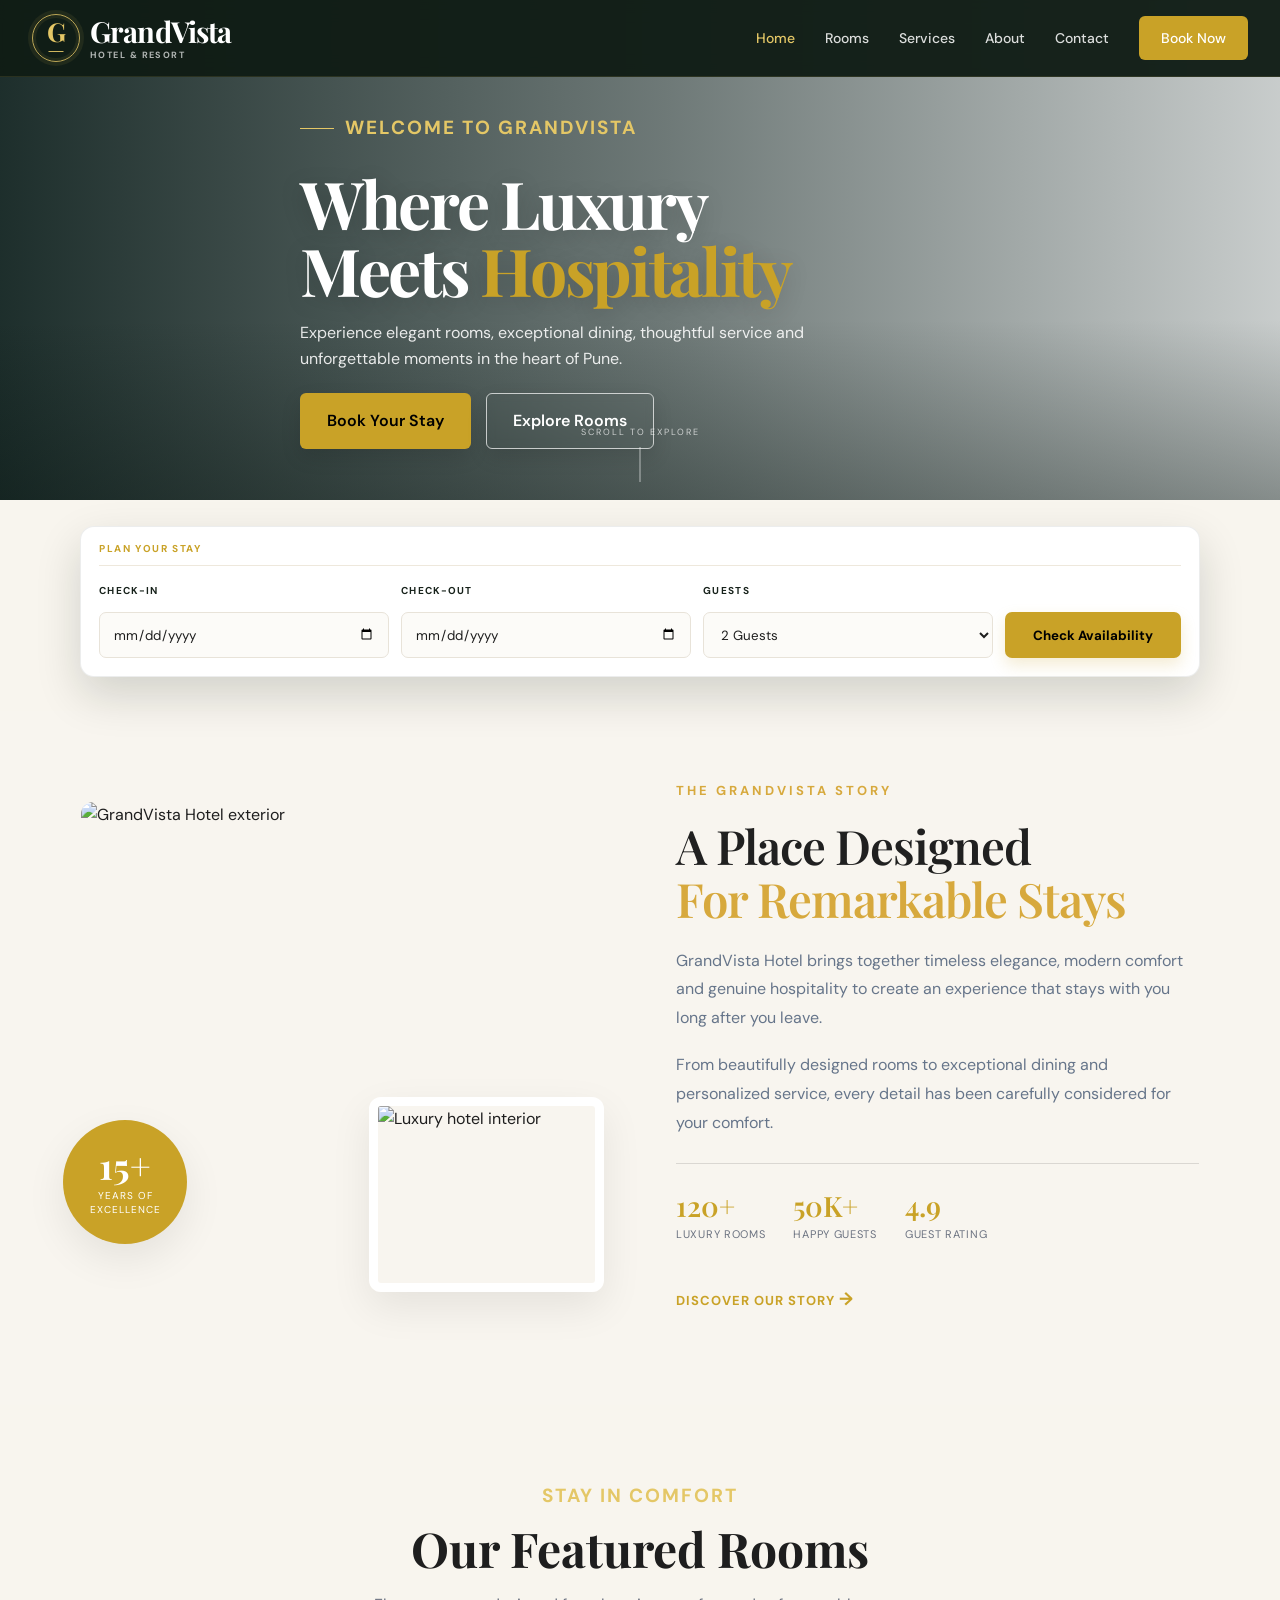
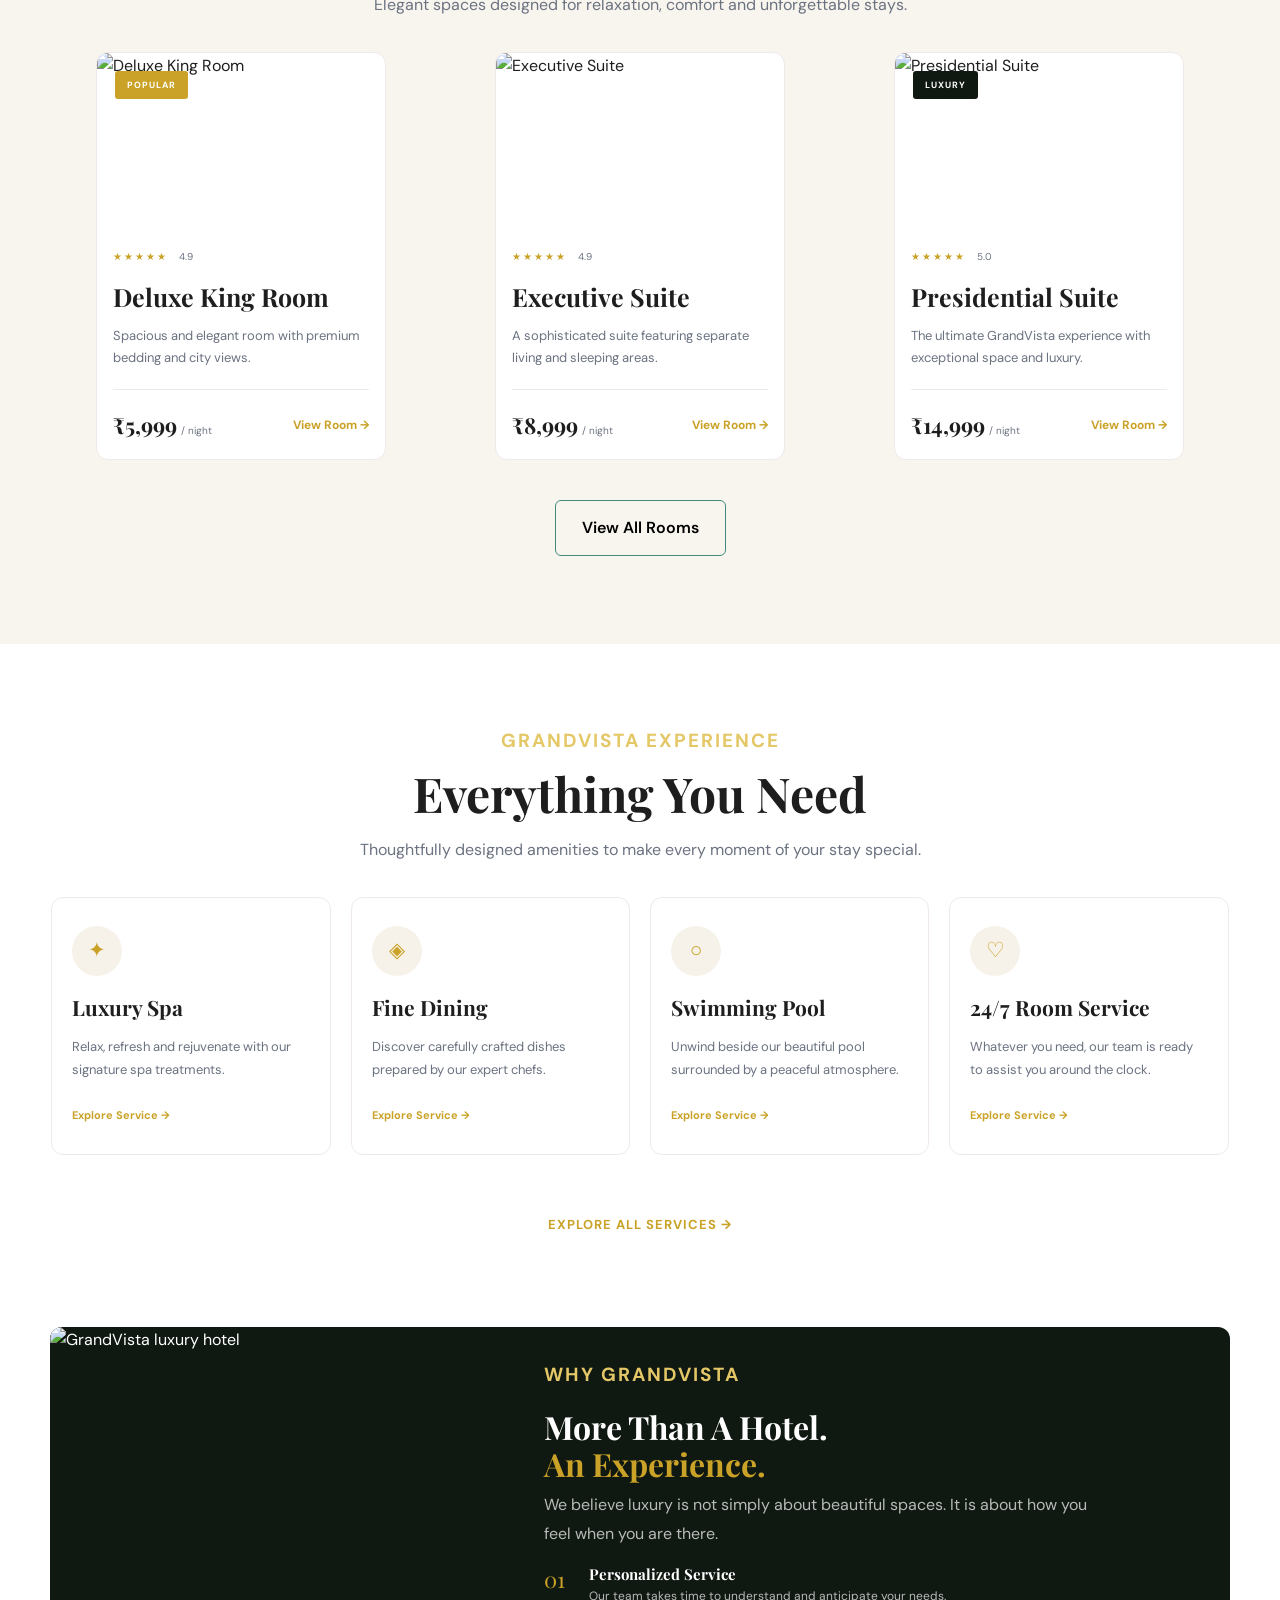
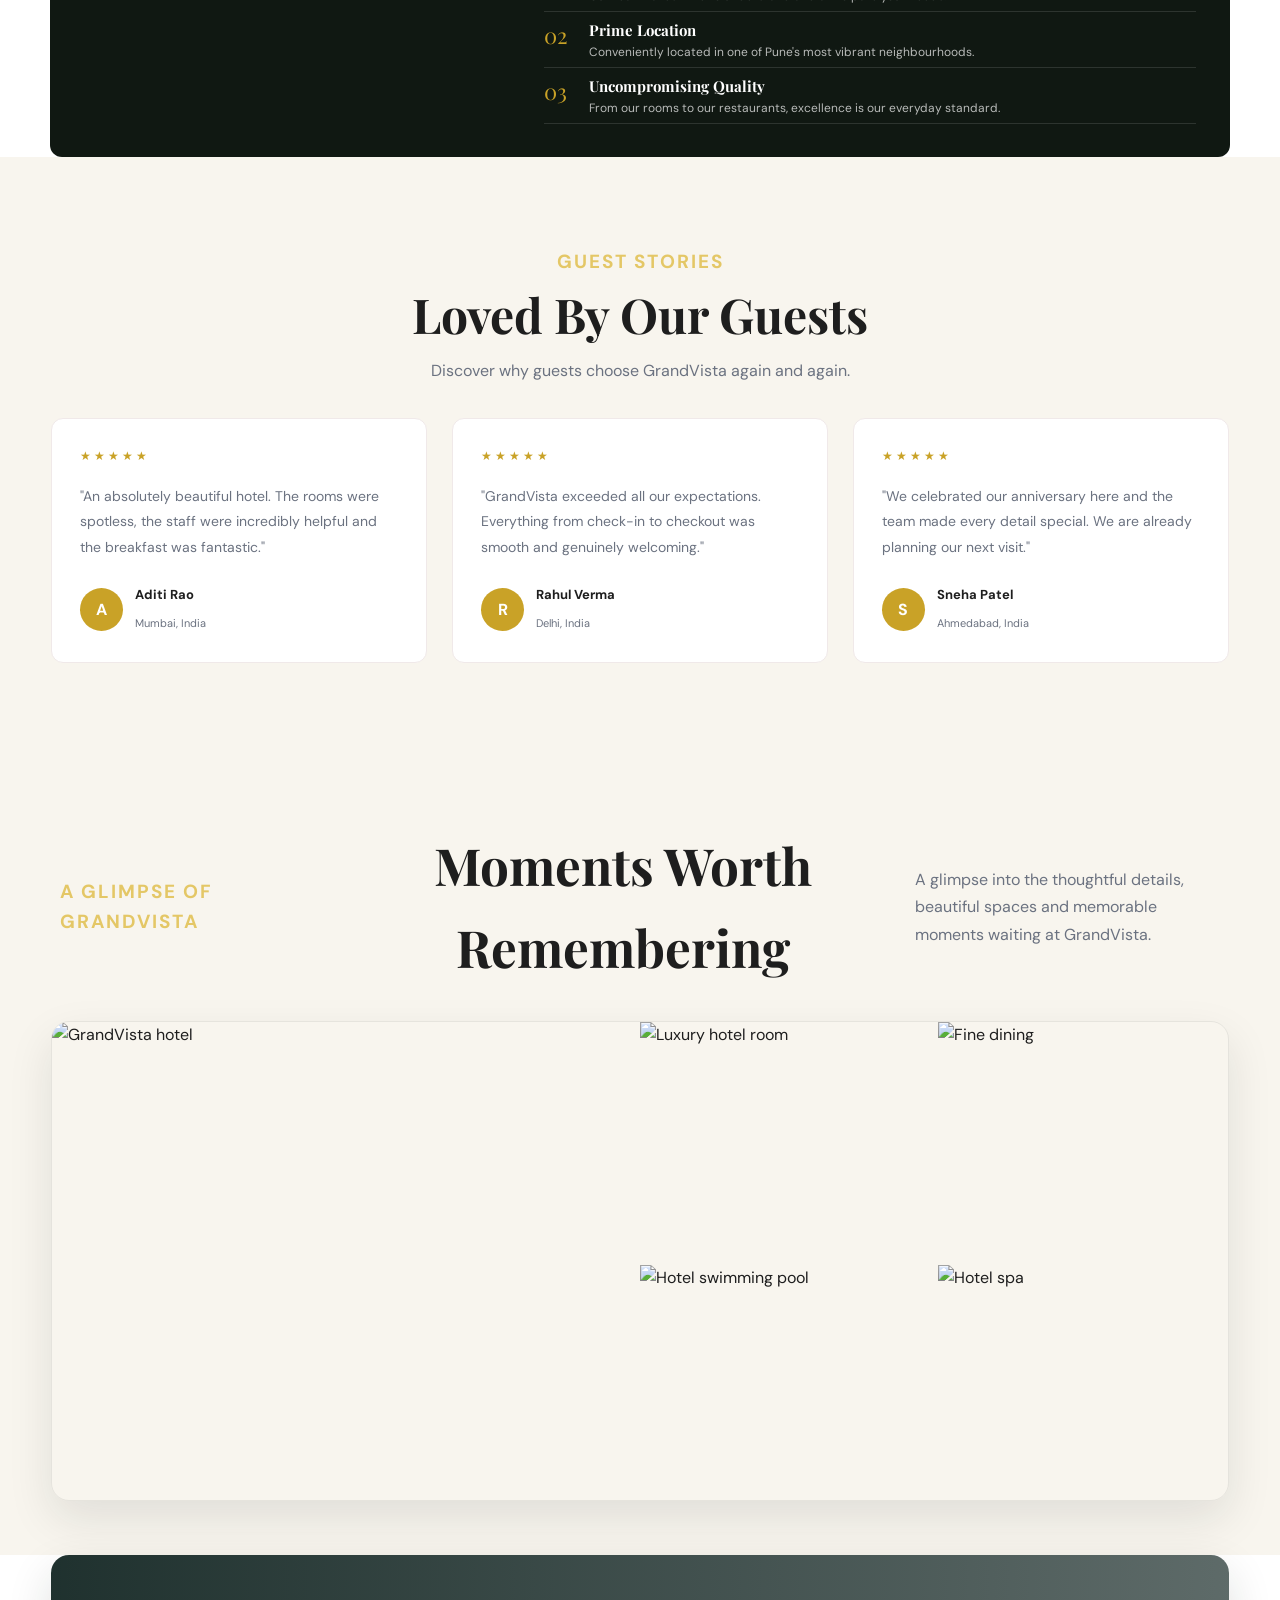
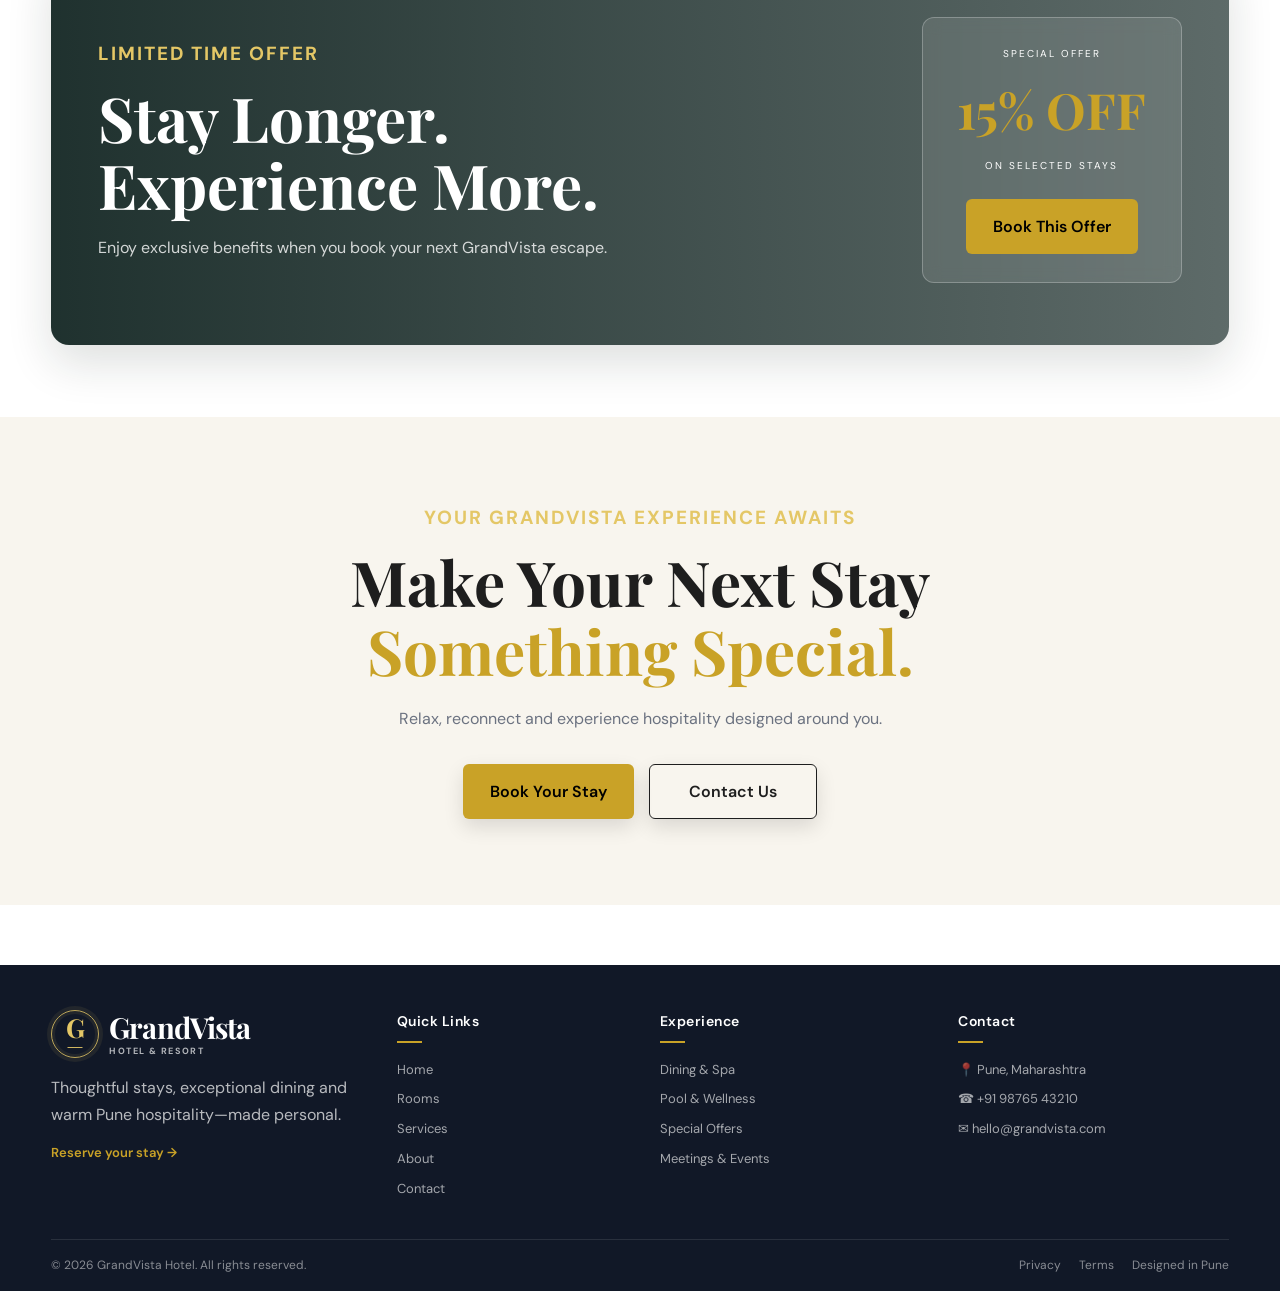
==== commit 620823b7: "changes" ====
--- a/frontend/index.html
+++ b/frontend/index.html
@@ -2,1457 +2,468 @@
 <html lang="en">
 
 <head>
-
     <meta charset="UTF-8">
-
     <meta name="viewport" content="width=device-width, initial-scale=1.0">
-
     <title>GrandVista Hotel | Luxury Hotel & Resort</title>
-
-    <meta
-        name="description"
-        content="Experience refined hospitality, luxury rooms, fine dining and unforgettable stays at GrandVista Hotel."
-    >
+    <meta name="description" content="Experience refined hospitality, luxury rooms, fine dining and unforgettable stays at GrandVista Hotel.">
 
     <!-- Google Fonts -->
-
     <link rel="preconnect" href="https://fonts.googleapis.com">
-
     <link rel="preconnect" href="https://fonts.gstatic.com" crossorigin>
-
-    <link
-        href="https://fonts.googleapis.com/css2?family=DM+Sans:wght@400;500;600;700&family=Playfair+Display:wght@500;600;700&display=swap"
-        rel="stylesheet"
-    >
-
-    <!-- Main CSS -->
-
+    <link href="https://fonts.googleapis.com/css2?family=DM+Sans:wght@400;500;600;700&family=Playfair+Display:wght@500;600;700&display=swap" rel="stylesheet">
+
+    <!-- CSS -->
     <link rel="stylesheet" href="css/style.css">
-
-    <!-- Home CSS -->
-
     <link rel="stylesheet" href="css/home.css">
-
-    <!-- Dashboard CSS -->
-    <link rel="stylesheet" href="../assets/css/dashboard.css">
-
 </head>
 
-
 <body>
 
-
-<!-- =========================================
-     HEADER
-========================================= -->
-<div class="dashboard">
-  <h2>Hotel Analytics Dashboard</h2>
-  <p>Total Revenue: <span id="revenue"></span></p>
-  <p>Occupancy Rate: <span id="occupancy"></span></p>
-  <p>Average Stay Duration: <span id="stay"></span></p>
-  <p>Payment Distribution: <span id="payments"></span></p>
-</div>
-
+<!-- ========== HEADER ========== -->
 <header class="header">
-
     <div class="container navbar">
 
-
         <a href="index.html" class="logo">
-
-            <span class="logo-icon">
-                G
+            <span class="logo-icon">G</span>
+            <span class="logo-text">
+                <strong>GrandVista</strong>
+                <small>HOTEL &amp; RESORT</small>
             </span>
-
-            <span class="logo-text">
-
-                <strong>
-                    GrandVista
-                </strong>
-
-                <small>
-                    HOTEL & RESORT
-                </small>
-
-            </span>
-
         </a>
 
-
         <nav class="nav-menu">
-
-            <a href="index.html" class="active">
-                Home
+            <a href="index.html" class="active">Home</a>
+            <a href="pages/rooms.html">Rooms</a>
+            <a href="pages/services.html">Services</a>
+            <a href="pages/about.html">About</a>
+            <a href="pages/contact.html">Contact</a>
+            <a href="pages/booking.html" class="nav-btn">Book Now</a>
+        </nav>
+
+        <button class="menu-toggle" id="menuToggle" aria-label="Open navigation menu">☰</button>
+
+    </div>
+</header>
+
+
+<!-- ========== HERO ========== -->
+<section class="home-hero">
+    <div class="home-hero-overlay"></div>
+
+    <div class="container home-hero-content">
+        <p class="section-label">WELCOME TO GRANDVISTA</p>
+
+        <h1>Where Luxury<br>Meets <span>Hospitality</span></h1>
+
+        <p class="hero-description">
+            Experience elegant rooms, exceptional dining, thoughtful service
+            and unforgettable moments in the heart of Pune.
+        </p>
+
+        <div class="hero-buttons">
+            <a href="pages/booking.html" class="btn btn-primary">Book Your Stay</a>
+            <a href="pages/rooms.html" class="btn hero-outline-btn">Explore Rooms</a>
+        </div>
+    </div>
+
+    <div class="scroll-indicator">
+        <span>SCROLL TO EXPLORE</span>
+        <div class="scroll-line"></div>
+    </div>
+</section>
+
+
+<!-- ========== QUICK BOOKING ========== -->
+<section class="quick-booking-section">
+    <div class="container">
+        <form class="quick-booking" id="quickBookingForm">
+
+            <div class="booking-field">
+                <label for="homeCheckIn">CHECK-IN</label>
+                <input type="date" id="homeCheckIn" required>
+            </div>
+
+            <div class="booking-field">
+                <label for="homeCheckOut">CHECK-OUT</label>
+                <input type="date" id="homeCheckOut" required>
+            </div>
+
+            <div class="booking-field">
+                <label for="homeGuests">GUESTS</label>
+                <select id="homeGuests">
+                    <option value="1">1 Guest</option>
+                    <option value="2" selected>2 Guests</option>
+                    <option value="3">3 Guests</option>
+                    <option value="4">4 Guests</option>
+                    <option value="5">5+ Guests</option>
+                </select>
+            </div>
+
+            <button type="submit" class="btn btn-primary booking-search-btn">Check Availability</button>
+
+        </form>
+    </div>
+</section>
+
+
+<!-- ========== ABOUT ========== -->
+<section class="section home-about">
+    <div class="container home-about-grid">
+
+        <div class="home-about-images">
+
+            <div class="home-about-main-image">
+                <img src="https://images.unsplash.com/photo-1566073771259-6a8506099945?auto=format&fit=crop&w=1000&q=85" alt="GrandVista Hotel exterior">
+            </div>
+
+            <div class="home-about-small-image">
+                <img src="https://images.unsplash.com/photo-1590490360182-c33d57733427?auto=format&fit=crop&w=700&q=85" alt="Luxury hotel interior">
+            </div>
+
+            <div class="home-about-badge">
+                <strong>15+</strong>
+                <span>Years of<br>Excellence</span>
+            </div>
+
+        </div>
+
+        <div class="home-about-content">
+            <p class="section-label">THE GRANDVISTA STORY</p>
+
+            <h2>A Place Designed<br><span>For Remarkable Stays</span></h2>
+
+            <p>
+                GrandVista Hotel brings together timeless elegance, modern comfort
+                and genuine hospitality to create an experience that stays with you
+                long after you leave.
+            </p>
+
+            <p>
+                From beautifully designed rooms to exceptional dining and personalized
+                service, every detail has been carefully considered for your comfort.
+            </p>
+
+            <div class="about-highlights">
+                <div class="about-highlight"><strong>120+</strong><span>Luxury Rooms</span></div>
+                <div class="about-highlight"><strong>50K+</strong><span>Happy Guests</span></div>
+                <div class="about-highlight"><strong>4.9</strong><span>Guest Rating</span></div>
+            </div>
+
+            <a href="pages/about.html" class="text-link">Discover Our Story <span>→</span></a>
+        </div>
+
+    </div>
+</section>
+
+
+<!-- ========== FEATURED ROOMS ========== -->
+<section class="section featured-rooms">
+    <div class="container">
+
+        <div class="section-heading centered">
+            <p class="section-label">STAY IN COMFORT</p>
+            <h2>Our Featured Rooms</h2>
+            <p>Elegant spaces designed for relaxation, comfort and unforgettable stays.</p>
+        </div>
+
+        <div class="featured-room-grid">
+
+            <article class="featured-room-card">
+                <div class="featured-room-image">
+                    <img src="https://images.unsplash.com/photo-1611892440504-42a792e24d32?auto=format&fit=crop&w=1000&q=85" alt="Deluxe King Room">
+                    <span class="room-badge">POPULAR</span>
+                </div>
+                <div class="featured-room-content">
+                    <div class="room-rating">★★★★★ <span>4.9</span></div>
+                    <h3>Deluxe King Room</h3>
+                    <p>Spacious and elegant room with premium bedding and city views.</p>
+                    <div class="room-card-bottom">
+                        <div><strong>₹5,999</strong> <span>/ night</span></div>
+                        <a href="pages/booking.html?room=deluxe" class="room-link">View Room →</a>
+                    </div>
+                </div>
+            </article>
+
+            <article class="featured-room-card">
+                <div class="featured-room-image">
+                    <img src="https://images.unsplash.com/photo-1591088398332-8a7791972843?auto=format&fit=crop&w=1000&q=85" alt="Executive Suite">
+                </div>
+                <div class="featured-room-content">
+                    <div class="room-rating">★★★★★ <span>4.9</span></div>
+                    <h3>Executive Suite</h3>
+                    <p>A sophisticated suite featuring separate living and sleeping areas.</p>
+                    <div class="room-card-bottom">
+                        <div><strong>₹8,999</strong> <span>/ night</span></div>
+                        <a href="pages/booking.html?room=executive" class="room-link">View Room →</a>
+                    </div>
+                </div>
+            </article>
+
+            <article class="featured-room-card">
+                <div class="featured-room-image">
+                    <img src="https://images.unsplash.com/photo-1584132967334-10e028bd69f7?auto=format&fit=crop&w=1000&q=85" alt="Presidential Suite">
+                    <span class="room-badge luxury">LUXURY</span>
+                </div>
+                <div class="featured-room-content">
+                    <div class="room-rating">★★★★★ <span>5.0</span></div>
+                    <h3>Presidential Suite</h3>
+                    <p>The ultimate GrandVista experience with exceptional space and luxury.</p>
+                    <div class="room-card-bottom">
+                        <div><strong>₹14,999</strong> <span>/ night</span></div>
+                        <a href="pages/booking.html?room=presidential" class="room-link">View Room →</a>
+                    </div>
+                </div>
+            </article>
+
+        </div>
+
+        <div class="center-button">
+            <a href="pages/rooms.html" class="btn btn-outline">View All Rooms</a>
+        </div>
+
+    </div>
+</section>
+
+
+<!-- ========== SERVICES ========== -->
+<section class="section home-services">
+    <div class="container">
+
+        <div class="section-heading centered">
+            <p class="section-label">GRANDVISTA EXPERIENCE</p>
+            <h2>Everything You Need</h2>
+            <p>Thoughtfully designed amenities to make every moment of your stay special.</p>
+        </div>
+
+        <div class="home-services-grid">
+
+            <a href="pages/services.html" class="home-service-card">
+                <div class="home-service-icon">✦</div>
+                <h3>Luxury Spa</h3>
+                <p>Relax, refresh and rejuvenate with our signature spa treatments.</p>
+                <span>Explore Service →</span>
             </a>
 
-            <a href="pages/rooms.html">
-                Rooms
+            <a href="pages/services.html" class="home-service-card">
+                <div class="home-service-icon">◈</div>
+                <h3>Fine Dining</h3>
+                <p>Discover carefully crafted dishes prepared by our expert chefs.</p>
+                <span>Explore Service →</span>
             </a>
 
-            <a href="pages/services.html">
-                Services
+            <a href="pages/services.html" class="home-service-card">
+                <div class="home-service-icon">○</div>
+                <h3>Swimming Pool</h3>
+                <p>Unwind beside our beautiful pool surrounded by a peaceful atmosphere.</p>
+                <span>Explore Service →</span>
             </a>
 
-            <a href="pages/about.html">
-                About
+            <a href="pages/services.html" class="home-service-card">
+                <div class="home-service-icon">♡</div>
+                <h3>24/7 Room Service</h3>
+                <p>Whatever you need, our team is ready to assist you around the clock.</p>
+                <span>Explore Service →</span>
             </a>
 
-            <a href="pages/contact.html">
-                Contact
-            </a>
-
-            <a href="pages/booking.html" class="nav-btn">
-                Book Now
-            </a>
-
-        </nav>
-
-
-        <button
-            class="menu-toggle"
-            id="menuToggle"
-            aria-label="Open navigation menu"
-        >
-            ☰
-        </button>
-
-    </div>
-
-</header>
-
-
-
-<!-- =========================================
-     HERO
-========================================= -->
-
-<section class="home-hero">
-
-    <div class="home-hero-overlay"></div>
-
-
-    <div class="container home-hero-content">
-
-        <p class="section-label">
-            WELCOME TO GRANDVISTA
+        </div>
+
+        <div class="center-button">
+            <a href="pages/services.html" class="text-link">Explore All Services →</a>
+        </div>
+
+    </div>
+</section>
+
+
+<!-- ========== WHY GRANDVISTA ========== -->
+<section class="why-grandvista">
+
+    <div class="why-image">
+        <img src="https://images.unsplash.com/photo-1542314831-068cd1dbfeeb?auto=format&fit=crop&w=1200&q=85"
+             alt="GrandVista luxury hotel" loading="lazy" decoding="async">
+    </div>
+
+    <div class="why-content">
+        <p class="section-label">WHY GRANDVISTA</p>
+
+        <h2>More Than A Hotel.<br><span>An Experience.</span></h2>
+
+        <p>
+            We believe luxury is not simply about beautiful spaces. It is about
+            how you feel when you are there.
         </p>
 
-
-        <h1>
-            Where Luxury<br>
-            Meets <span>Hospitality</span>
-        </h1>
-
-
-        <p class="hero-description">
-            Experience elegant rooms, exceptional dining,
-            thoughtful service and unforgettable moments
-            in the heart of Pune.
-        </p>
-
+        <div class="why-list">
+
+            <div class="why-item">
+                <div class="why-number">01</div>
+                <div>
+                    <h3>Personalized Service</h3>
+                    <p>Our team takes time to understand and anticipate your needs.</p>
+                </div>
+            </div>
+
+            <div class="why-item">
+                <div class="why-number">02</div>
+                <div>
+                    <h3>Prime Location</h3>
+                    <p>Conveniently located in one of Pune's most vibrant neighbourhoods.</p>
+                </div>
+            </div>
+
+            <div class="why-item">
+                <div class="why-number">03</div>
+                <div>
+                    <h3>Uncompromising Quality</h3>
+                    <p>From our rooms to our restaurants, excellence is our everyday standard.</p>
+                </div>
+            </div>
+
+        </div>
+    </div>
+
+</section>
+
+
+<!-- ========== TESTIMONIALS ========== -->
+<section class="section home-testimonials">
+    <div class="container">
+
+        <div class="section-heading centered">
+            <p class="section-label">GUEST STORIES</p>
+            <h2>Loved By Our Guests</h2>
+            <p>Discover why guests choose GrandVista again and again.</p>
+        </div>
+
+        <div class="home-testimonial-grid">
+
+            <div class="home-testimonial-card">
+                <div class="home-stars">★★★★★</div>
+                <p>"An absolutely beautiful hotel. The rooms were spotless, the staff were incredibly helpful and the breakfast was fantastic."</p>
+                <div class="home-guest">
+                    <div class="home-avatar">A</div>
+                    <div><strong>Aditi Rao</strong><span>Mumbai, India</span></div>
+                </div>
+            </div>
+
+            <div class="home-testimonial-card">
+                <div class="home-stars">★★★★★</div>
+                <p>"GrandVista exceeded all our expectations. Everything from check-in to checkout was smooth and genuinely welcoming."</p>
+                <div class="home-guest">
+                    <div class="home-avatar">R</div>
+                    <div><strong>Rahul Verma</strong><span>Delhi, India</span></div>
+                </div>
+            </div>
+
+            <div class="home-testimonial-card">
+                <div class="home-stars">★★★★★</div>
+                <p>"We celebrated our anniversary here and the team made every detail special. We are already planning our next visit."</p>
+                <div class="home-guest">
+                    <div class="home-avatar">S</div>
+                    <div><strong>Sneha Patel</strong><span>Ahmedabad, India</span></div>
+                </div>
+            </div>
+
+        </div>
+
+    </div>
+</section>
+
+
+<!-- ========== GALLERY ========== -->
+<section class="home-gallery">
+
+    <div class="gallery-heading">
+        <p class="section-label">A GLIMPSE OF GRANDVISTA</p>
+        <h2>Moments Worth Remembering</h2>
+        <p>A glimpse into the thoughtful details, beautiful spaces and memorable moments waiting at GrandVista.</p>
+    </div>
+
+    <div class="gallery-grid">
+
+        <div class="gallery-item gallery-large">
+            <img src="https://images.unsplash.com/photo-1566073771259-6a8506099945?auto=format&fit=crop&w=1200&q=85" alt="GrandVista hotel">
+        </div>
+
+        <div class="gallery-item">
+            <img src="https://images.unsplash.com/photo-1584132967334-10e028bd69f7?auto=format&fit=crop&w=800&q=85" alt="Luxury hotel room">
+        </div>
+
+        <div class="gallery-item">
+            <img src="https://images.unsplash.com/photo-1414235077428-338989a2e8c0?auto=format&fit=crop&w=800&q=85" alt="Fine dining">
+        </div>
+
+        <div class="gallery-item">
+            <img src="https://images.unsplash.com/photo-1576610616656-d3aa5d1f4534?auto=format&fit=crop&w=800&q=85" alt="Hotel swimming pool">
+        </div>
+
+        <div class="gallery-item">
+            <img src="https://images.unsplash.com/photo-1540555700478-4be289fbecef?auto=format&fit=crop&w=800&q=85" alt="Hotel spa">
+        </div>
+
+    </div>
+
+</section>
+
+
+<!-- ========== SPECIAL OFFER ========== -->
+<section class="special-offer">
+    <div class="special-offer-overlay"></div>
+
+    <div class="container special-offer-content">
+
+        <div>
+            <p class="section-label">LIMITED TIME OFFER</p>
+            <h2>Stay Longer.<br>Experience More.</h2>
+            <p>Enjoy exclusive benefits when you book your next GrandVista escape.</p>
+        </div>
+
+        <div class="offer-box">
+            <span>SPECIAL OFFER</span>
+            <strong>15% OFF</strong>
+            <small>ON SELECTED STAYS</small>
+            <a href="pages/booking.html" class="btn btn-primary">Book This Offer</a>
+        </div>
+
+    </div>
+</section>
+
+
+<!-- ========== FINAL CTA ========== -->
+<section class="home-final-cta">
+    <div class="container home-final-content">
+
+        <p class="section-label">YOUR GRANDVISTA EXPERIENCE AWAITS</p>
+
+        <h2>Make Your Next Stay<br><span>Something Special.</span></h2>
+
+        <p>Relax, reconnect and experience hospitality designed around you.</p>
 
         <div class="hero-buttons">
-
-            <a
-                href="pages/booking.html"
-                class="btn btn-primary"
-            >
-                Book Your Stay
-            </a>
-
-
-            <a
-                href="pages/rooms.html"
-                class="btn hero-outline-btn"
-            >
-                Explore Rooms
-            </a>
-
-        </div>
-
-    </div>
-
-
-    <!-- Scroll Indicator -->
-
-    <div class="scroll-indicator">
-
-        <span>
-            SCROLL TO EXPLORE
-        </span>
-
-        <div class="scroll-line"></div>
-
-    </div>
-
-</section>
-
-
-
-<!-- =========================================
-     QUICK BOOKING BAR
-========================================= -->
-
-<section class="quick-booking-section">
-
-    <div class="container">
-
-        <form
-            class="quick-booking"
-            id="quickBookingForm"
-        >
-
-
-            <div class="booking-field">
-
-                <label for="homeCheckIn">
-                    CHECK-IN
-                </label>
-
-                <input
-                    type="date"
-                    id="homeCheckIn"
-                    required
-                >
-
-            </div>
-
-
-            <div class="booking-field">
-
-                <label for="homeCheckOut">
-                    CHECK-OUT
-                </label>
-
-                <input
-                    type="date"
-                    id="homeCheckOut"
-                    required
-                >
-
-            </div>
-
-
-            <div class="booking-field">
-
-                <label for="homeGuests">
-                    GUESTS
-                </label>
-
-                <select id="homeGuests">
-
-                    <option value="1">
-                        1 Guest
-                    </option>
-
-                    <option value="2" selected>
-                        2 Guests
-                    </option>
-
-                    <option value="3">
-                        3 Guests
-                    </option>
-
-                    <option value="4">
-                        4 Guests
-                    </option>
-
-                    <option value="5">
-                        5+ Guests
-                    </option>
-
-                </select>
-
-            </div>
-
-
-            <button
-                type="submit"
-                class="btn btn-primary booking-search-btn"
-            >
-                Check Availability
-            </button>
-
-        </form>
-
-    </div>
-
-</section>
-
-
-<!-- =========================================
-     WELCOME / ABOUT
-========================================= -->
-
-<section class="section home-about">
-
-    <div class="container home-about-grid">
-
-        <!-- =====================================
-             ABOUT IMAGES
-        ====================================== -->
-
-        <div class="home-about-images">
-
-            <!-- Main Image -->
-            <div class="home-about-main-image">
-                <img
-                    src="https://images.unsplash.com/photo-1566073771259-6a8506099945?auto=format&fit=crop&w=1000&q=85"
-                    alt="GrandVista Hotel exterior"
-                >
-            </div>
-
-
-            <!-- Small Image -->
-            <div class="home-about-small-image">
-                <img
-                    src="https://images.unsplash.com/photo-1590490360182-c33d57733427?auto=format&fit=crop&w=700&q=85"
-                    alt="Luxury hotel interior"
-                >
-            </div>
-
-
-            <!-- Experience Badge -->
-            <div class="home-about-badge">
-
-                <strong>15+</strong>
-
-                <span>
-                    Years of<br>
-                    Excellence
-                </span>
-
-            </div>
-
-        </div>
-
-
-        <!-- =====================================
-             ABOUT CONTENT
-        ====================================== -->
-
-        <div class="home-about-content">
-
-            <!-- Section Label -->
-            <p class="section-label">
-                THE GRANDVISTA STORY
-            </p>
-
-
-            <!-- Heading -->
-            <h2>
-                A Place Designed<br>
-                <span>For Remarkable Stays</span>
-            </h2>
-
-
-            <!-- Description -->
-            <p>
-                GrandVista Hotel brings together timeless
-                elegance, modern comfort and genuine
-                hospitality to create an experience that
-                stays with you long after you leave.
-            </p>
-
-
-            <p>
-                From beautifully designed rooms to
-                exceptional dining and personalized service,
-                every detail has been carefully considered
-                for your comfort.
-            </p>
-
-
-            <!-- Highlights -->
-            <div class="about-highlights">
-
-                <!-- Highlight 1 -->
-                <div class="about-highlight">
-
-                    <strong>120+</strong>
-
-                    <span>
-                        Luxury Rooms
-                    </span>
-
-                </div>
-
-
-                <!-- Highlight 2 -->
-                <div class="about-highlight">
-
-                    <strong>50K+</strong>
-
-                    <span>
-                        Happy Guests
-                    </span>
-
-                </div>
-
-
-                <!-- Highlight 3 -->
-                <div class="about-highlight">
-
-                    <strong>4.9</strong>
-
-                    <span>
-                        Guest Rating
-                    </span>
-
-                </div>
-
-            </div>
-
-
-            <!-- Link -->
-            <a
-                href="pages/about.html"
-                class="text-link"
-            >
-                Discover Our Story
-                <span>→</span>
-            </a>
-
-        </div>
-
-    </div>
-
-</section>
-
-<!-- =========================================
-     FEATURED ROOMS
-========================================= -->
-
-<section class="section featured-rooms">
-
-    <div class="container">
-
-
-        <div class="section-heading centered">
-
-            <p class="section-label">
-                STAY IN COMFORT
-            </p>
-
-            <h2 class="our">
-                Our Featured Rooms
-            </h2>
-
-            <p>
-                Elegant spaces designed for relaxation,
-                comfort and unforgettable stays.
-            </p>
-
-        </div>
-
-
-        <div class="featured-room-grid">
-
-
-            <!-- Room 1 -->
-
-            <article class="featured-room-card">
-
-                <div class="featured-room-image">
-
-                    <img
-                        src="https://images.unsplash.com/photo-1611892440504-42a792e24d32?auto=format&fit=crop&w=1000&q=85"
-                        alt="Deluxe King Room"
-                    >
-
-                    <span class="room-badge">
-                        POPULAR
-                    </span>
-
-                </div>
-
-
-                <div class="featured-room-content">
-
-                    <div class="room-rating">
-                        ★★★★★
-                        <span>
-                            4.9
-                        </span>
-                    </div>
-
-
-                    <h3>
-                        Deluxe King Room
-                    </h3>
-
-
-                    <p>
-                        Spacious and elegant room with
-                        premium bedding and city views.
-                    </p>
-
-
-                    <div class="room-card-bottom">
-
-                        <div>
-
-                            <strong>
-                                ₹5,999
-                            </strong>
-
-                            <span>
-                                / night
-                            </span>
-
-                        </div>
-
-
-                        <a
-                            href="pages/booking.html?room=deluxe-king"
-                            class="room-link"
-                        >
-                            View Room →
-                        </a>
-
-                    </div>
-
-                </div>
-
-            </article>
-
-
-
-            <!-- Room 2 -->
-
-            <article class="featured-room-card">
-
-                <div class="featured-room-image">
-
-                    <img
-                        src="https://images.unsplash.com/photo-1591088398332-8a7791972843?auto=format&fit=crop&w=1000&q=85"
-                        alt="Executive Suite"
-                    >
-
-                </div>
-
-
-                <div class="featured-room-content">
-
-                    <div class="room-rating">
-                        ★★★★★
-                        <span>
-                            4.9
-                        </span>
-                    </div>
-
-
-                    <h3>
-                        Executive Suite
-                    </h3>
-
-
-                    <p>
-                        A sophisticated suite featuring
-                        separate living and sleeping areas.
-                    </p>
-
-
-                    <div class="room-card-bottom">
-
-                        <div>
-
-                            <strong>
-                                ₹8,999
-                            </strong>
-
-                            <span>
-                                / night
-                            </span>
-
-                        </div>
-
-
-                        <a
-                            href="pages/booking.html?room=executive-suite"
-                            class="room-link"
-                        >
-                            View Room →
-                        </a>
-
-                    </div>
-
-                </div>
-
-            </article>
-
-
-
-            <!-- Room 3 -->
-
-            <article class="featured-room-card">
-
-                <div class="featured-room-image">
-
-                    <img
-                        src="https://images.unsplash.com/photo-1584132967334-10e028bd69f7?auto=format&fit=crop&w=1000&q=85"
-                        alt="Presidential Suite"
-                    >
-
-                    <span class="room-badge luxury">
-                        LUXURY
-                    </span>
-
-                </div>
-
-
-                <div class="featured-room-content">
-
-                    <div class="room-rating">
-                        ★★★★★
-                        <span>
-                            5.0
-                        </span>
-                    </div>
-
-
-                    <h3>
-                        Presidential Suite
-                    </h3>
-
-
-                    <p>
-                        The ultimate GrandVista experience
-                        with exceptional space and luxury.
-                    </p>
-
-
-                    <div class="room-card-bottom">
-
-                        <div>
-
-                            <strong>
-                                ₹14,999
-                            </strong>
-
-                            <span>
-                                / night
-                            </span>
-
-                        </div>
-
-
-                        <a
-                            href="pages/booking.html?room=presidential-suite"
-                            class="room-link"
-                        >
-                            View Room →
-                        </a>
-
-                    </div>
-
-                </div>
-
-            </article>
-
-        </div>
-
-
-        <div class="center-button">
-
-            <a
-                href="pages/rooms.html"
-                class="btn btn-outline"
-            >
-                View All Rooms
-            </a>
-
-        </div>
-
-    </div>
-
-</section>
-
-
-
-<!-- =========================================
-     SERVICES
-========================================= -->
-
-<section class="section home-services">
-
-    <div class="container">
-
-
-        <div class="section-heading centered">
-
-            <p class="section-label">
-                GRANDVISTA EXPERIENCE
-            </p>
-
-            <h2>
-                Everything You Need
-            </h2>
-
-            <p>
-                Thoughtfully designed amenities to make
-                every moment of your stay special.
-            </p>
-
-        </div>
-
-
-        <div class="home-services-grid">
-
-
-            <a
-                href="pages/services.html"
-                class="home-service-card"
-            >
-
-                <div class="home-service-icon">
-                    ✦
-                </div>
-
-                <h3>
-                    Luxury Spa
-                </h3>
-
-                <p>
-                    Relax, refresh and rejuvenate with
-                    our signature spa treatments.
-                </p>
-
-                <span>
-                    Explore Service →
-                </span>
-
-            </a>
-
-
-            <a
-                href="pages/services.html"
-                class="home-service-card"
-            >
-
-                <div class="home-service-icon">
-                    ◈
-                </div>
-
-                <h3>
-                    Fine Dining
-                </h3>
-
-                <p>
-                    Discover carefully crafted dishes
-                    prepared by our expert chefs.
-                </p>
-
-                <span>
-                    Explore Service →
-                </span>
-
-            </a>
-
-
-            <a
-                href="pages/services.html"
-                class="home-service-card"
-            >
-
-                <div class="home-service-icon">
-                    ○
-                </div>
-
-                <h3>
-                    Swimming Pool
-                </h3>
-
-                <p>
-                    Unwind beside our beautiful pool
-                    surrounded by a peaceful atmosphere.
-                </p>
-
-                <span>
-                    Explore Service →
-                </span>
-
-            </a>
-
-
-            <a
-                href="pages/services.html"
-                class="home-service-card"
-            >
-
-                <div class="home-service-icon">
-                    ♡
-                </div>
-
-                <h3>
-                    24/7 Room Service
-                </h3>
-
-                <p>
-                    Whatever you need, our team is ready
-                    to assist you around the clock.
-                </p>
-
-                <span>
-                    Explore Service →
-                </span>
-
-            </a>
-
-        </div>
-
-
-        <div class="center-button">
-
-            <a
-                href="pages/services.html"
-                class="text-link"
-            >
-                Explore All Services →
-            </a>
-
-        </div>
-
-    </div>
-
-</section>
-
-
-
-<!-- =========================================
-     WHY CHOOSE US
-========================================= -->
-
-<section class="why-grandvista">
-
-    <div class="why-image">
-
-        <img
-            src="https://images.unsplash.com/photo-1542314831-068cd1dbfeeb?auto=format&fit=crop&w=1200&q=85"
-            alt="GrandVista luxury hotel"
-            loading="lazy"
-            decoding="async"
-        >
-
-    </div>
-
-
-    <div class="why-content">
-
-        <p class="section-label">
-            WHY GRANDVISTA
-        </p>
-
-
-        <h2>
-            More Than A Hotel.<br>
-            <span>An Experience.</span>
-        </h2>
-
-
-        <p>
-            We believe luxury is not simply about beautiful
-            spaces. It is about how you feel when you are
-            there.
-        </p>
-
-
-        <div class="why-list">
-
-
-            <div class="why-item">
-
-                <div class="why-number">
-                    01
-                </div>
-
-                <div>
-
-                    <h3>
-                        Personalized Service
-                    </h3>
-
-                    <p>
-                        Our team takes time to understand
-                        and anticipate your needs.
-                    </p>
-
-                </div>
-
-            </div>
-
-
-            <div class="why-item">
-
-                <div class="why-number">
-                    02
-                </div>
-
-                <div>
-
-                    <h3>
-                        Prime Location
-                    </h3>
-
-                    <p>
-                        Conveniently located in one of
-                        Pune's most vibrant neighbourhoods.
-                    </p>
-
-                </div>
-
-            </div>
-
-
-            <div class="why-item">
-
-                <div class="why-number">
-                    03
-                </div>
-
-                <div>
-
-                    <h3>
-                        Uncompromising Quality
-                    </h3>
-
-                    <p>
-                        From our rooms to our restaurants,
-                        excellence is our everyday standard.
-                    </p>
-
-                </div>
-
-            </div>
-
-        </div>
-
-    </div>
-
-</section>
-
-
-
-<!-- =========================================
-     TESTIMONIALS
-========================================= -->
-
-<section class="section home-testimonials">
-
-    <div class="container">
-
-
-        <div class="section-heading centered">
-
-            <p class="section-label">
-                GUEST STORIES
-            </p>
-
-            <h2>
-                Loved By Our Guests
-            </h2>
-
-            <p>
-                Discover why guests choose GrandVista
-                again and again.
-            </p>
-
-        </div>
-
-
-        <div class="home-testimonial-grid">
-
-
-            <div class="home-testimonial-card">
-
-                <div class="home-stars">
-                    ★★★★★
-                </div>
-
-                <p>
-                    "An absolutely beautiful hotel. The
-                    rooms were spotless, the staff were
-                    incredibly helpful and the breakfast
-                    was fantastic."
-                </p>
-
-                <div class="home-guest">
-
-                    <div class="home-avatar">
-                        A
-                    </div>
-
-                    <div>
-
-                        <strong>
-                            Aditi Rao
-                        </strong>
-
-                        <span>
-                            Mumbai, India
-                        </span>
-
-                    </div>
-
-                </div>
-
-            </div>
-
-
-
-            <div class="home-testimonial-card">
-
-                <div class="home-stars">
-                    ★★★★★
-                </div>
-
-                <p>
-                    "GrandVista exceeded all our expectations.
-                    Everything from check-in to checkout was
-                    smooth and genuinely welcoming."
-                </p>
-
-                <div class="home-guest">
-
-                    <div class="home-avatar">
-                        R
-                    </div>
-
-                    <div>
-
-                        <strong>
-                            Rahul Verma
-                        </strong>
-
-                        <span>
-                            Delhi, India
-                        </span>
-
-                    </div>
-
-                </div>
-
-            </div>
-
-
-
-            <div class="home-testimonial-card">
-
-                <div class="home-stars">
-                    ★★★★★
-                </div>
-
-                <p>
-                    "We celebrated our anniversary here and
-                    the team made every detail special.
-                    We are already planning our next visit."
-                </p>
-
-                <div class="home-guest">
-
-                    <div class="home-avatar">
-                        S
-                    </div>
-
-                    <div>
-
-                        <strong>
-                            Sneha Patel
-                        </strong>
-
-                        <span>
-                            Ahmedabad, India
-                        </span>
-
-                    </div>
-
-                </div>
-
-            </div>
-
-        </div>
-
-    </div>
-
-</section>
-
-
-
-<!-- =========================================
-     GALLERY
-========================================= -->
-
-<section class="home-gallery">
-
-    <div class="gallery-heading">
-
-        <p class="section-label">
-            A GLIMPSE OF GRANDVISTA
-        </p>
-
-        <h2>
-            Moments Worth Remembering
-        </h2>
-
-        <p>
-            A glimpse into the thoughtful details,
-            beautiful spaces and memorable moments
-            waiting at GrandVista.
-        </p>
-
-    </div>
-
-
-    <div class="gallery-grid">
-
-
-        <div class="gallery-item gallery-large">
-
-            <img
-                src="https://images.unsplash.com/photo-1566073771259-6a8506099945?auto=format&fit=crop&w=1200&q=85"
-                alt="GrandVista hotel"
-            >
-
-        </div>
-
-
-        <div class="gallery-item">
-
-            <img
-                src="https://images.unsplash.com/photo-1584132967334-10e028bd69f7?auto=format&fit=crop&w=800&q=85"
-                alt="Luxury hotel room"
-            >
-
-        </div>
-
-
-        <div class="gallery-item">
-
-            <img
-                src="https://images.unsplash.com/photo-1414235077428-338989a2e8c0?auto=format&fit=crop&w=800&q=85"
-                alt="Fine dining"
-            >
-
-        </div>
-
-
-        <div class="gallery-item">
-
-            <img
-                src="https://images.unsplash.com/photo-1576610616656-d3aa5d1f4534?auto=format&fit=crop&w=800&q=85"
-                alt="Hotel swimming pool"
-            >
-
-        </div>
-
-
-        <div class="gallery-item">
-
-            <img
-                src="https://images.unsplash.com/photo-1540555700478-4be289fbecef?auto=format&fit=crop&w=800&q=85"
-                alt="Hotel spa"
-            >
-
-        </div>
-
-    </div>
-
-</section>
-
-
-
-<!-- =========================================
-     SPECIAL OFFER
-========================================= -->
-
-<section class="special-offer">
-
-    <div class="special-offer-overlay"></div>
-
-
-    <div class="container special-offer-content">
-
-        <div>
-
-            <p class="section-label">
-                LIMITED TIME OFFER
-            </p>
-
-            <h2>
-                Stay Longer.<br>
-                Experience More.
-            </h2>
-
-            <p>
-                Enjoy exclusive benefits when you book
-                your next GrandVista escape.
-            </p>
-
-        </div>
-
-
-        <div class="offer-box">
-
-            <span>
-                SPECIAL OFFER
-            </span>
-
-            <strong>
-                15% OFF
-            </strong>
-
-            <small>
-                ON SELECTED STAYS
-            </small>
-
-            <a
-                href="pages/booking.html"
-                class="btn btn-primary"
-            >
-                Book This Offer
-            </a>
-
-        </div>
-
-    </div>
-
-</section>
-
-
-
-<!-- =========================================
-     FINAL CTA
-========================================= -->
-
-<section class="home-final-cta">
-
-    <div class="container home-final-content">
-
-        <p class="section-label">
-            YOUR GRANDVISTA EXPERIENCE AWAITS
-        </p>
-
-
-        <h2>
-            Make Your Next Stay<br>
-            <span>Something Special.</span>
-        </h2>
-
-
-        <p>
-            Relax, reconnect and experience hospitality
-            designed around you.
-        </p>
-
-
-        <div class="hero-buttons">
-
-            <a
-                href="pages/booking.html"
-                class="btn btn-primary"
-            >
-                Book Your Stay
-            </a>
-
-            <a
-                href="pages/contact.html"
-                class="btn btn-outline-light"
-            >
-                Contact Us
-            </a>
-
-        </div>
-
-    </div>
-
-</section>
-
-
-
-<!-- =========================================
-     FOOTER
-========================================= -->
-
-<footer class="footer">
-
-    <div class="container footer-grid">
-
-
-        <div class="footer-brand">
-
-            <a href="index.html" class="logo">
-
-                <span class="logo-icon">
-                    G
-                </span>
-
-                <span class="logo-text">
-
-                    <strong>
-                        GrandVista
-                    </strong>
-
-                    <small>
-                        HOTEL & RESORT
-                    </small>
-
-                </span>
-
-            </a>
-
-
-            <p>
-                Thoughtful stays, exceptional dining and warm Pune hospitality&mdash;made personal.
-            </p>
-
-            <a href="pages/booking.html" class="footer-reserve-link">
-                Reserve your stay <span aria-hidden="true">&rarr;</span>
-            </a>
-
-        </div>
-
-
-        <div class="footer-links">
-
-            <h4>
-                Quick Links
-            </h4>
-
-            <a href="index.html">
-                Home
-            </a>
-
-            <a href="pages/rooms.html">
-                Rooms
-            </a>
-
-            <a href="pages/services.html">
-                Services
-            </a>
-
-            <a href="pages/about.html">
-                About
-            </a>
-
-            <a href="pages/contact.html">
-                Contact
-            </a>
-
-        </div>
-
-
-        <div class="footer-links footer-experience">
-
-            <h4>
-                Experience
-            </h4>
-
-            <a href="pages/services.html">
-                Dining &amp; Spa
-            </a>
-
-            <a href="pages/services.html">
-                Pool &amp; Wellness
-            </a>
-
-            <a href="pages/booking.html">
-                Special Offers
-            </a>
-
-            <a href="pages/contact.html">
-                Meetings &amp; Events
-            </a>
-
-        </div>
-
-
-        <div class="footer-contact">
-
-            <h4>
-                Contact
-            </h4>
-
-            <p>
-                📍 Pune, Maharashtra
-            </p>
-
-            <p>
-                ☎ +91 98765 43210
-            </p>
-
-            <p>
-                ✉ hello@grandvista.com
-            </p>
-
-        </div>
-
-    </div>
-
-
-    <div class="container footer-bottom">
-
-        <p>
-            © 2026 GrandVista Hotel. All rights reserved.
-        </p>
-
-        <div class="footer-legal">
-            <a href="#"
-               onclick="openPolicy('privacy'); return false;">
-                Privacy
-            </a>
-            <a href="#"
-               onclick="openPolicy('terms'); return false;">
-                Terms
-            </a>
-            <span>Designed in Pune</span>
-        </div>
-
-    </div>
-
-</footer>
-
-<!-- POLICY MODAL -->
-<div id="policyModal"
-     class="policy-modal"
-     aria-hidden="true">
-
-    <div class="policy-box"
-         role="dialog"
-         aria-modal="true"
-         aria-labelledby="policyTitle">
-
-        <button type="button"
-                class="policy-close"
-                onclick="closePolicy()"
-                aria-label="Close policy">
-            &times;
-        </button>
-
+            <a href="pages/booking.html" class="btn btn-primary">Book Your Stay</a>
+            <a href="pages/contact.html" class="btn btn-outline-light">Contact Us</a>
+        </div>
+
+    </div>
+</section>
+
+
+<!-- ========== FOOTER (filled in by js/main.js) ========== -->
+<footer class="footer"></footer>
+
+
+<!-- ========== POLICY MODAL ========== -->
+<div id="policyModal" class="policy-modal" aria-hidden="true">
+    <div class="policy-box" role="dialog" aria-modal="true" aria-labelledby="policyTitle">
+        <button type="button" class="policy-close" onclick="closePolicy()" aria-label="Close policy">&times;</button>
         <h2 id="policyTitle">Privacy Policy</h2>
         <div id="policyContent"></div>
-
     </div>
 </div>
 
 
-
-<!-- Main JavaScript -->
-
 <script src="js/main.js"></script>
-
-
-<!-- Home Page JavaScript -->
-
 <script src="js/home.js"></script>
 
-<!-- Dashboard JavaScript -->
-<script src="../js/dashboard.js"></script>
-
-<!-- Chart.js Library -->
-<script src="https://cdn.jsdelivr.net/npm/chart.js"></script>
-
-
-
 </body>
-
-</html>
+</html>
--- a/frontend/css/style.css
+++ b/frontend/css/style.css
@@ -3,7 +3,6 @@
 ========================================= */
 
 :root {
-
     --primary: #17221B;
     --secondary: #24352A;
     --dark: #101812;
@@ -19,12 +18,8 @@
 
     --border: #f0e9e9;
 
-    --shadow:
-        0 15px 40px rgba(0, 0, 0, 0.08);
-
-    --transition:
-        all 0.3s ease;
-
+    --shadow: 0 15px 40px rgba(0, 0, 0, 0.08);
+    --transition: all 0.3s ease;
     --radius: 12px;
 }
 
@@ -33,7 +28,7 @@
 ========================================= */
 
 * {
-    margin:0;
+    margin: 0;
     padding: 0;
     box-sizing: border-box;
 }
@@ -43,561 +38,338 @@
 }
 
 body {
-
     font-family: "DM Sans", sans-serif;
-
     color: var(--text);
-
     background: var(--white);
-
     line-height: 1.6;
 }
 
 img {
-
     width: 100%;
     height: auto;
-    display:block;
-
+    display: block;
     object-fit: cover;
 }
 
 a {
-
     text-decoration: none;
-
     color: inherit;
 }
 
 button,
 input,
-select {
-
+select,
+textarea {
     font-family: inherit;
 }
 
-
-/* =========================================
-   CONTAINER
-========================================= */
-
 .container {
-
     width: min(1180px, 92%);
-
     margin: auto;
 }
 
+.section {
+    padding: 90px 0;
+}
+
+body.no-scroll {
+    overflow: hidden;
+}
 
 /* =========================================
    HEADER
 ========================================= */
 
 .header {
-
     position: absolute;
-
     top: 0;
     left: 0;
-
     width: 100%;
-
     z-index: 100;
-
     background: rgba(23, 34, 27, 0.92);
-
     backdrop-filter: blur(10px);
+    transition: background 0.3s ease, box-shadow 0.3s ease;
+}
+
+.header.scrolled {
+    box-shadow: 0 8px 30px rgba(0, 0, 0, 0.08);
 }
 
 .navbar {
-
     height: 88px;
-
     width: 100%;
     max-width: none;
     padding-left: 32px;
     padding-right: 32px;
-
-    display: flex;
-
+    display: flex;
     align-items: center;
-
     justify-content: space-between;
 }
 
-
 /* Logo */
 
 .logo {
-
-    font-family:
-        "Playfair Display",
-        serif;
-
+    display: inline-flex;
+    align-items: center;
+    gap: 10px;
+    line-height: 1;
+    margin-right: auto;
+    font-family: "Playfair Display", serif;
     font-size: 28px;
-
     font-weight: 700;
-
     color: var(--white);
 }
 
-.logo span {
-
+.logo-icon {
+    display: inline-grid;
+    width: 48px;
+    height: 48px;
+    place-items: center;
+    border: 1px solid rgba(228, 199, 102, 0.82);
+    border-radius: 50%;
     color: var(--gold-light);
-}
-
+    font-family: "Playfair Display", serif;
+    font-size: 0;
+    position: relative;
+    box-shadow:
+        inset 0 0 0 3px rgba(228, 199, 102, 0.08),
+        0 0 0 4px rgba(228, 199, 102, 0.08);
+}
+
+.logo-icon::before {
+    content: "G";
+    font-size: 26px;
+    font-weight: 700;
+    line-height: 1;
+    transform: translateY(-1px);
+}
+
+.logo-icon::after {
+    content: "";
+    position: absolute;
+    width: 15px;
+    height: 1px;
+    bottom: 9px;
+    left: 50%;
+    background: var(--gold-light);
+    transform: translateX(-50%);
+    opacity: 0.9;
+}
+
+.logo-text {
+    display: flex;
+    flex-direction: column;
+    gap: 5px;
+    color: var(--white);
+}
+
+.logo-text strong {
+    color: var(--white);
+    font-size: 29px;
+    letter-spacing: -0.03em;
+}
+
+.logo-text small {
+    color: rgba(255, 255, 255, 0.68);
+    font-family: "DM Sans", sans-serif;
+    font-size: 9px;
+    font-weight: 700;
+    letter-spacing: 0.16em;
+}
 
 /* Navigation */
 
 .nav-menu {
-
-    display: flex;
-
+    display: flex;
     align-items: center;
-
     gap: 30px;
+    margin-left: auto;
 }
 
 .nav-menu a {
-
     color: rgba(255, 255, 255, 0.85);
-
     font-size: 14px;
-
     font-weight: 500;
-
     transition: var(--transition);
 }
 
 .nav-menu a:hover,
 .nav-menu a.active {
-
     color: var(--gold-light);
 }
 
-
-/* Navigation button */
-
 .nav-btn {
-
     background: var(--gold);
-
     color: var(--white) !important;
-
     padding: 11px 22px;
-
     border-radius: 6px;
 }
 
 .nav-btn:hover {
-
     background: var(--gold-light);
-
     color: var(--primary) !important;
 }
 
-
-/* Mobile button */
-
 .menu-toggle {
-
     display: none;
-
     border: none;
-
     background: none;
-
     color: var(--white);
-
     font-size: 28px;
-
     cursor: pointer;
 }
 
-
-/* =========================================
-   HERO
-========================================= */
-
-.hero {
-
-    min-height: 700px;
-
-    position: relative;
-
-    display: flex;
-
+/* =========================================
+   SHARED TEXT + BUTTONS
+========================================= */
+
+.section-label {
+    color: var(--gold-light);
+    font-size: 19px;
+    font-weight: 700;
+    letter-spacing: 2px;
+    margin-bottom: 15px;
+}
+
+.hero-description {
+    max-width: 600px;
+    color: rgba(255, 255, 255, 0.85);
+    font-size: 17px;
+    margin-bottom: 35px;
+}
+
+.hero-buttons {
+    display: flex;
+    gap: 15px;
+    flex-wrap: wrap;
+}
+
+.btn {
+    display: inline-flex;
     align-items: center;
-
-    background-image:
-        url("https://images.unsplash.com/photo-1564501049412-61c2a3083791?auto=format&fit=crop&w=1800&q=85");
-
-    background-size: cover;
-
-    background-position: center;
-}
-
-.hero-overlay {
-
-    position: absolute;
-
-    inset: 0;
-
-    background:
-        linear-gradient(90deg,
-            rgba(10, 20, 14, 0.85),
-            rgba(10, 20, 14, 0.35));
-}
-
-.hero-content {
-
-    position: relative;
-
-    z-index: 2;
-
-    max-width: 720px;
-
-    color: var(--white);
-
-    padding-top: 80px;
-}
-
-.hero-subtitle,
-.section-label {
-
-    color: var(--gold-light);
-
-    font-size: 19px;
-
+    justify-content: center;
+    padding: 14px 26px;
+    border-radius: 6px;
+    font-weight: 600;
+    border: 1px solid transparent;
+    cursor: pointer;
+    transition: transform 0.25s ease, box-shadow 0.25s ease, background 0.25s ease, color 0.25s ease;
+}
+
+.btn:hover {
+    transform: translateY(-2px);
+}
+
+.btn-primary {
+    background: var(--gold);
+    color: black;
+}
+
+.btn-primary:hover {
+    background: var(--gold-light);
+    color: var(--primary);
+}
+
+.btn-outline {
+    border-color: rgba(21, 111, 97, 0.797);
+    color: black;
+}
+
+.btn-outline:hover {
+    background: var(--white);
+    color: var(--primary);
+}
+
+/* Quick-booking fields (used on home page) */
+
+.booking-field {
+    display: flex;
+    flex-direction: column;
+    gap: 7px;
+}
+
+.booking-field label {
+    font-size: 12px;
     font-weight: 700;
-
-    letter-spacing: 2px;
-
-    margin-bottom: 15px;
-}
-
-.hero h1 {
-
-    font-family:
-        "Playfair Display",
-        serif;
-
-    font-size: clamp(45px, 6vw, 72px);
-
-    line-height: 1.1;
-
-    margin-bottom: 25px;
-}
-
-.hero-description {
-
-    max-width: 600px;
-
-    color: rgba(255, 255, 255, 0.85);
-
-    font-size: 17px;
-
-    margin-bottom: 35px;
-}
-
-
-/* =========================================
-   BUTTONS
-========================================= */
-
-.hero-buttons {
-
-    display: flex;
-
-    gap: 15px;
-
-    flex-wrap: wrap;
-}
-
-.btn {
-
-    display: inline-flex;
-
-    align-items: center;
-
-    justify-content: center;
-
-    padding: 14px 26px;
-
-    border-radius: 6px;
-
-    font-weight: 600;
-
-    border: 1px solid transparent;
-
-    cursor: pointer;
-
-    transition: var(--transition);
-}
-
-.btn-primary {
-
-    background: var(--gold);
-
-    color: black;
-}
-
-.btn-primary:hover {
-
-    background: var(--gold-light);
-
-    color: var(--primary);
-
-    transform: translateY(-2px);
-}
-
-.btn-outline {
-
-    border-color: rgba(21, 111, 97, 0.797);
-
-    color: black;
-}
-
-.btn-outline:hover {
-
-    background: var(--white);
-
-    color: var(--primary);
-}
-
-
-/* =========================================
-   BOOKING SEARCH
-========================================= */
-
-.booking-section {
-
-    position: relative;
-
-    margin-top: -55px;
-
-    z-index: 10;
-}
-
-.booking-card {
-
-    background: var(--white);
-
-    padding: 25px;
-
-    border-radius: var(--radius);
-
-    box-shadow: var(--shadow);
-
-    display: grid;
-
-    grid-template-columns:
-        repeat(3, 1fr) 180px;
-
-    gap: 18px;
-
-    align-items: end;
-}
-
-.booking-field {
-
-    display: flex;
-
-    flex-direction: column;
-
-    gap: 7px;
-}
-
-.booking-field label {
-
-    font-size: 12px;
-
-    font-weight: 700;
-
     color: var(--text-light);
-
     text-transform: uppercase;
 }
 
 .booking-field input,
 .booking-field select {
-
     border: 1px solid var(--border);
-
     padding: 13px;
-
     border-radius: 6px;
-
     background: var(--cream);
-
     outline: none;
 }
 
 .booking-field input:focus,
 .booking-field select:focus {
-
     border-color: var(--gold);
 }
 
-
-/* =========================================
-   SECTIONS
-========================================= */
-
-
-
-.intro {
-
-    background: var(--cream);
-}
-
-.intro-grid {
-
-    display: grid;
-
-    grid-template-columns: 1fr 1fr;
-
-    gap: 70px;
-
-    align-items: center;
-}
-
-.intro-image img {
-
-    height: 520px;
-
-    border-radius: var(--radius);
-}
-
-.intro-content h2,
+/* =========================================
+   SECTION HEADINGS
+========================================= */
+
+.section-heading {
+    justify-content: space-between;
+    align-items: end;
+    margin-bottom: 45px;
+}
+
 .section-heading h2,
 .centered h2 {
-
-    font-family:
-        "Playfair Display",
-        serif;
-
+    font-family: "Playfair Display", serif;
     font-size: clamp(34px, 4vw, 48px);
-
     line-height: 1.15;
-
     margin-bottom: 22px;
 }
 
-.intro-content p:not(.section-label) {
-
+.centered {
+    text-align: center;
+    max-width: 650px;
+    margin: 0 auto 50px;
+}
+
+.centered > p:last-child {
     color: var(--text-light);
-
-    margin-bottom: 18px;
-}
-
-
-/* =========================================
-   LINKS
-========================================= */
-
-.text-link {
-
-    color: var(--gold);
-
-    font-weight: 700;
-
-    display: inline-block;
-
-    margin-top: 10px;
-
-    transition: var(--transition);
-}
-
-.text-link:hover {
-
-    color: var(--secondary);
-
-    transform: translateX(4px);
-}
-
-
-/* =========================================
-   SECTION HEADING
-========================================= */
-
-.section-heading {
-
-    justify-content: space-between;
-
-    align-items: end;
-
-    margin-bottom: 45px;
-}
-
-/* =========================================
-   PROFESSIONAL SERVICES HEADING
-========================================= */
+}
+
+/* Services page heading */
 
 .services-section-heading {
     display: grid;
-
     grid-template-columns: 150px 1fr 380px;
-
     align-items: center;
-
     column-gap: 55px;
-
     width: 100%;
     max-width: none;
-
     margin: 0 0 60px;
-
     text-align: left;
 }
 
-
-/* =========================================
-   LEFT LABEL
-========================================= */
-
 .services-heading-label {
     display: flex;
     flex-direction: column;
-
     gap: 4px;
-
     color: var(--gold);
-
     font-size: 13px;
-
     font-weight: 700;
-
     letter-spacing: 3px;
-
     line-height: 1.5;
 }
-
-
-/* =========================================
-   MAIN TITLE
-========================================= */
 
 .services-heading-title h2 {
     margin: 0;
-
     font-family: "Playfair Display", serif;
-
     font-size: clamp(48px, 5vw, 68px);
-
     font-weight: 600;
-
     line-height: 0.98;
-
     letter-spacing: -2px;
-
     color: var(--text);
 }
-
-
-/* =========================================
-   RIGHT DESCRIPTION
-========================================= */
 
 .services-heading-description {
     max-width: 380px;
@@ -605,309 +377,26 @@
 
 .services-heading-description p {
     margin: 0;
-
     color: var(--text-light);
-
-    font-family: "DM Sans", sans-serif;
-
     font-size: 17px;
-
-    font-weight: 400;
-
     line-height: 1.7;
 }
 
 /* =========================================
-   ROOM CARDS
-========================================= */
-
-.room-grid {
-
-    display: grid;
-
-    grid-template-columns:
-        repeat(3, 1fr);
-
-    gap: 25px;
-}
-
-.room-card {
-
-    background: var(--white);
-
-    border: 1px solid var(--border);
-
-    border-radius: var(--radius);
-
-    overflow: hidden;
-
-    transition: var(--transition);
-}
-
-.room-card:hover {
-
-    transform: translateY(-8px);
-
-    box-shadow: var(--shadow);
-}
-
-.room-image {
-
-    height: 260px;
-
-    position: relative;
-}
-
-.room-image img {
-
-    height: 100%;
-}
-
-.room-tag {
-
-    position: absolute;
-
-    top: 15px;
-    left: 15px;
-
-    background: var(--gold);
-
-    color: var(--white);
-
-    padding: 6px 12px;
-
-    border-radius: 4px;
-
-    font-size: 12px;
-
-    font-weight: 700;
-}
-
-.room-content {
-
-    padding: 24px;
-}
-
-.room-content h3 {
-
-    font-family:
-        "Playfair Display",
-        serif;
-
-    font-size: 24px;
-
-    margin-bottom: 10px;
-}
-
-.room-content p {
-
-    color: var(--text-light);
-
-    font-size: 14px;
-
-    margin-bottom: 20px;
-}
-
-.room-footer {
-
-    display: flex;
-
-    justify-content: space-between;
-
-    align-items: center;
-
-    border-top: 1px solid var(--border);
-
-    padding-top: 18px;
-}
-
-.room-footer strong {
-
-    color: var(--secondary);
-
-    font-size: 20px;
-}
-
-.room-footer small {
-
-    color: var(--text-light);
-
-    font-size: 12px;
-
-    font-weight: 400;
-}
-
-.room-footer a {
-
-    color: var(--gold);
-
-    font-weight: 700;
-}
-
-
-/* =========================================
-   SERVICES
-========================================= */
-
-.services {
-
-    background: var(--cream);
-}
-
-.centered {
-
-    text-align: center;
-
-    max-width: 650px;
-
-    margin: 0 auto 50px;
-}
-
-.centered>p:last-child {
-
-    color: var(--text-light);
-}
-
-.service-grid {
-
-    display: grid;
-
-    grid-template-columns:
-        repeat(4, 1fr);
-
-    gap: 20px;
-}
-
-.service-card {
-
-    background: var(--white);
-
-    padding: 35px 25px;
-
-    text-align: center;
-
-    border-radius: var(--radius);
-
-    transition: var(--transition);
-}
-
-.service-card:hover {
-
-    transform: translateY(-6px);
-
-    box-shadow: var(--shadow);
-}
-
-.service-icon {
-
-    width: 65px;
-
-    height: 65px;
-
-    margin: 0 auto 20px;
-
-    display: flex;
-
-    align-items: center;
-
-    justify-content: center;
-
-    background: var(--cream);
-
-    border-radius: 50%;
-
-    font-size: 28px;
-}
-
-.service-card h3 {
-
-    margin-bottom: 10px;
-}
-
-.service-card p {
-
-    color: var(--text-light);
-
-    font-size: 14px;
-}
-
-
-/* =========================================
-   CTA
-========================================= */
-
-.cta {
-
-    padding: 100px 20px;
-
-    text-align: center;
-
-    color: var(--white);
-
-    background:
-        linear-gradient(rgba(23, 34, 27, 0.94),
-            rgba(23, 34, 27, 0.94)),
-        url("https://images.unsplash.com/photo-1564501049412-61c2a3083791?auto=format&fit=crop&w=1600&q=80");
-
-    background-size: cover;
-
-    background-position: center;
-}
-
-.cta h2 {
-
-    font-family:
-        "Playfair Display",
-        serif;
-
-    font-size: clamp(35px, 5vw, 55px);
-
-    line-height: 1.15;
-
-    margin-bottom: 18px;
-}
-
-.cta p:not(.section-label) {
-
-    color: rgba(255, 255, 255, 0.75);
-
-    margin-bottom: 30px;
-}
-
-
-/* =========================================
-   FOOTER
-========================================= */
-
-/* =========================================
-   GRANDVISTA - COMPACT LUXURY FOOTER
-========================================= */
-
-.footer {
-    background: #111827;
-    color: #fff;
-    margin-top: 60px;
-}
-
-
-/* =========================================
-   MAIN FOOTER
-========================================= */
-
-/* =========================================
-   FOOTER
+   FOOTER (rendered by main.js on every page)
 ========================================= */
 
 .footer {
     background: #111827;
     color: #c1baba;
-    padding: 55px 0 0;
+    margin-top: 60px;
+    padding: 45px 0 0;
 }
 
 .footer-grid {
     display: grid;
-    grid-template-columns: 1.5fr 1fr 1.25fr 1.25fr 1.15fr;
-    gap: 35px;
+    grid-template-columns: 1.35fr 1fr 1.15fr 1.15fr;
+    gap: 28px;
     align-items: start;
 }
 
@@ -918,58 +407,69 @@
     color: rgba(255, 255, 255, 0.7);
 }
 
+.footer-reserve-link {
+    display: inline-block;
+    margin-top: 14px;
+    color: #c9a227;
+    font-size: 13px;
+    font-weight: 600;
+    transition: transform 0.25s ease;
+}
+
+.footer-reserve-link:hover {
+    transform: translateX(4px);
+}
+
 .footer-links,
 .footer-contact {
     display: flex;
     flex-direction: column;
 }
 
-.footer-links h4,
-.footer-contact h4 {
-    margin: 0 0 20px;
-    font-size: 17px;
+.footer h4 {
+    position: relative;
+    margin: 0 0 17px;
+    padding-bottom: 10px;
+    color: #fff;
+    font-size: 14px;
     font-weight: 600;
-    color: #ffffff;
-    position: relative;
-    padding-bottom: 12px;
-}
-
-.footer-links h4::after,
-.footer-contact h4::after {
+    letter-spacing: 0.5px;
+}
+
+.footer h4::after {
     content: "";
     position: absolute;
     left: 0;
     bottom: 0;
-    width: 30px;
+    width: 25px;
     height: 2px;
-    background: #d4af37;
+    background: #c9a227;
 }
 
 .footer-links a {
-    color: rgba(255, 255, 255, 0.68);
-    text-decoration: none;
-    margin-bottom: 12px;
-    font-size: 15px;
-    transition: 0.3s ease;
+    width: fit-content;
+    margin-bottom: 9px;
+    color: rgba(255, 255, 255, 0.62);
+    font-size: 13px;
+    transition: all 0.25s ease;
 }
 
 .footer-links a:hover {
-    color: #d4af37;
+    color: #c9a227;
     transform: translateX(3px);
 }
 
 .footer-contact p {
-    margin: 0 0 12px;
-    color: rgba(255, 255, 255, 0.68);
-    font-size: 15px;
+    margin: 0 0 10px;
+    color: rgba(255, 255, 255, 0.62);
+    font-size: 13px;
     line-height: 1.5;
 }
 
 .footer-bottom {
-    margin-top: 40px;
-    padding: 18px 0;
+    margin-top: 30px;
+    padding: 16px 0;
     border-top: 1px solid rgba(255, 255, 255, 0.1);
-
     display: flex;
     justify-content: space-between;
     align-items: center;
@@ -979,634 +479,257 @@
 .footer-bottom p {
     margin: 0;
     color: rgba(255, 255, 255, 0.5);
-    font-size: 13px;
-}
-
-
-/* =========================================
-   LOGO
-========================================= */
-
-.footer-logo {
-    display: inline-block;
-    margin-bottom: 12px;
-
-    color: #fff;
-    text-decoration: none;
-
-    font-size: 24px;
-}
-
-.footer-logo span {
+    font-size: 12px;
+}
+
+.footer-legal {
+    display: flex;
+    gap: 18px;
+    align-items: center;
+}
+
+.footer-legal a,
+.footer-legal span {
+    color: rgba(255, 255, 255, 0.5);
+    font-size: 12px;
+    transition: color 0.25s ease;
+}
+
+.footer-legal a:hover {
     color: #c9a227;
 }
 
-
-/* =========================================
-   FOOTER ABOUT
-========================================= */
-
-.footer-about p {
-    max-width: 270px;
-
-    margin: 0 0 10px;
-
-    color: rgba(255, 255, 255, 0.65);
-
-    font-size: 13px;
-    line-height: 1.7;
-}
-
-.footer-description {
-    font-size: 12px !important;
-}
-
-
-/* =========================================
-   HEADINGS
-========================================= */
-
-.footer h4 {
-    position: relative;
-
-    margin: 3px 0 17px;
-
-    color: #fff;
-
-    font-size: 14px;
-    font-weight: 600;
-
-    letter-spacing: 0.5px;
-}
-
-
-/* Small gold line */
-
-.footer h4::after {
-    content: "";
-
-    display: block;
-
-    width: 25px;
-    height: 2px;
-
-    margin-top: 7px;
-
-    background: #c9a227;
-}
-
-
-/* =========================================
-   QUICK LINKS
-========================================= */
-
-.footer-links {
-    display: flex;
-    flex-direction: column;
-}
-
-.footer-links a {
-    width: fit-content;
-
-    margin-bottom: 9px;
-
-    color: rgba(255, 255, 255, 0.62);
-
-    text-decoration: none;
-
-    font-size: 13px;
-
-    transition: all 0.25s ease;
-}
-
-.footer-links a:hover {
-    color: #c9a227;
-    transform: translateX(3px);
-}
-
-
-/* =========================================
-   CONTACT
-========================================= */
-
-.footer-contact p {
-    display: flex;
-    align-items: flex-start;
-
-    gap: 8px;
-
-    margin: 0 0 10px;
-
-    color: rgba(255, 255, 255, 0.62);
-
-    font-size: 13px;
-    line-height: 1.5;
-}
-
-.footer-contact span {
-    width: 17px;
-
-    color: #c9a227;
-}
-
-
-/* =========================================
-   SOCIAL ICONS
-========================================= */
-
-.footer-social {
-    display: flex;
-
-    gap: 8px;
-
-    margin-top: 17px;
-}
-
-.footer-social a {
-    width: 30px;
-    height: 30px;
-
+/* =========================================
+   SCROLL REVEAL
+========================================= */
+
+.reveal,
+.home-service-card,
+.testimonial-card {
+    opacity: 0;
+    transform: translateY(35px);
+    transition: opacity 0.7s ease, transform 0.7s ease;
+}
+
+.reveal.show,
+.home-service-card.show,
+.testimonial-card.show {
+    opacity: 1;
+    transform: translateY(0);
+}
+
+.home-service-card:nth-child(2),
+.testimonial-card:nth-child(2) { transition-delay: 0.1s; }
+
+.home-service-card:nth-child(3),
+.testimonial-card:nth-child(3) { transition-delay: 0.2s; }
+
+.home-service-card:nth-child(4) { transition-delay: 0.3s; }
+
+/* =========================================
+   SCROLL TO TOP
+========================================= */
+
+.scroll-top {
+    position: fixed;
+    right: 25px;
+    bottom: 25px;
+    width: 48px;
+    height: 48px;
+    border: none;
+    border-radius: 50%;
+    background: var(--gold);
+    color: var(--white);
+    font-size: 22px;
+    cursor: pointer;
     display: flex;
     align-items: center;
     justify-content: center;
-
-    border: 1px solid rgba(255, 255, 255, 0.18);
-
+    z-index: 999;
+    opacity: 0;
+    visibility: hidden;
+    transform: translateY(20px);
+    transition: opacity 0.3s ease, visibility 0.3s ease, transform 0.3s ease;
+    box-shadow: 0 8px 25px rgba(0, 0, 0, 0.18);
+}
+
+.scroll-top.show {
+    opacity: 1;
+    visibility: visible;
+    transform: translateY(0);
+}
+
+.scroll-top.show:hover {
+    transform: translateY(-4px);
+}
+
+/* =========================================
+   LIGHTBOX
+========================================= */
+
+.lightbox {
+    position: fixed;
+    inset: 0;
+    background: rgba(0, 0, 0, 0.88);
+    display: flex;
+    align-items: center;
+    justify-content: center;
+    padding: 30px;
+    z-index: 2000;
+    opacity: 0;
+    visibility: hidden;
+    transition: opacity 0.3s ease, visibility 0.3s ease;
+}
+
+.lightbox.active {
+    opacity: 1;
+    visibility: visible;
+}
+
+.lightbox-image {
+    width: auto;
+    max-width: 90%;
+    max-height: 85vh;
+    object-fit: contain;
+    border-radius: var(--radius);
+    box-shadow: 0 20px 60px rgba(0, 0, 0, 0.4);
+}
+
+.lightbox-close {
+    position: absolute;
+    top: 25px;
+    right: 30px;
+    width: 45px;
+    height: 45px;
+    border: none;
+    background: rgba(255, 255, 255, 0.12);
+    color: white;
+    font-size: 32px;
+    line-height: 1;
     border-radius: 50%;
-
-    color: rgba(255, 255, 255, 0.7);
-
-    text-decoration: none;
-
-    font-size: 12px;
-
-    transition: all 0.25s ease;
-}
-
-.footer-social a:hover {
+    cursor: pointer;
+}
+
+.lightbox-close:hover {
+    background: rgba(255, 255, 255, 0.25);
+}
+
+.gallery-item {
+    overflow: hidden;
+    cursor: pointer;
+}
+
+/* =========================================
+   POLICY MODAL
+========================================= */
+
+.policy-modal {
+    position: fixed;
+    inset: 0;
+    display: flex;
+    align-items: center;
+    justify-content: center;
+    padding: 20px;
+    background: rgba(0, 0, 0, 0.65);
+    opacity: 0;
+    visibility: hidden;
+    transition: opacity 0.3s ease, visibility 0.3s ease;
+    z-index: 9999;
+}
+
+.policy-modal.active {
+    opacity: 1;
+    visibility: visible;
+}
+
+.policy-box {
+    position: relative;
+    width: 620px;
+    max-width: 100%;
+    max-height: 80vh;
+    overflow-y: auto;
+    padding: 30px;
+    background: #ffffff;
+    color: #333333;
+    border-radius: 8px;
+    box-shadow: 0 20px 60px rgba(0, 0, 0, 0.3);
+    transform: translateY(20px);
+    transition: transform 0.3s ease;
+}
+
+.policy-modal.active .policy-box {
+    transform: translateY(0);
+}
+
+.policy-box h2 {
+    margin: 0 0 20px;
+    color: #111827;
+    font-family: "Playfair Display", serif;
+    font-size: 24px;
+}
+
+.policy-box h2::after {
+    content: "";
+    display: block;
+    width: 30px;
+    height: 2px;
+    margin-top: 8px;
     background: #c9a227;
-
-    border-color: #c9a227;
-
+}
+
+#policyContent p {
+    margin-bottom: 14px;
+    color: #666666;
+    font-size: 14px;
+    line-height: 1.7;
+}
+
+#policyContent h4 {
+    margin: 20px 0 7px;
     color: #111827;
-}
-
-
-/* =========================================
-   NEWSLETTER
-========================================= */
-
-.footer-newsletter {
-    border-top: 1px solid rgba(255, 255, 255, 0.08);
-    border-bottom: 1px solid rgba(255, 255, 255, 0.08);
-
-    padding: 25px 0;
-}
-
-.newsletter-content {
-    display: flex;
-    align-items: center;
-    justify-content: space-between;
-
-    gap: 25px;
-}
-
-.newsletter-content h3 {
-    margin: 0 0 5px;
-
-    font-size: 17px;
-    font-weight: 600;
-}
-
-.newsletter-content p {
-    margin: 0;
-
-    color: rgba(255, 255, 255, 0.55);
-
-    font-size: 12px;
-}
-
-
-/* =========================================
-   NEWSLETTER FORM
-========================================= */
-
-.newsletter-form {
-    display: flex;
-
-    width: 350px;
-}
-
-.newsletter-form input {
-    width: 100%;
-
-    padding: 10px 13px;
-
-    border: 1px solid rgba(255, 255, 255, 0.12);
-
-    outline: none;
-
-    background: rgba(255, 255, 255, 0.06);
-
-    color: #fff;
-
-    font-size: 12px;
-
-    border-radius: 4px 0 0 4px;
-}
-
-.newsletter-form input::placeholder {
-    color: rgba(255, 255, 255, 0.4);
-}
-
-.newsletter-form button {
-    padding: 10px 16px;
-
+    font-size: 15px;
+}
+
+.policy-close {
+    position: absolute;
+    top: 10px;
+    right: 15px;
+    width: 35px;
+    height: 35px;
     border: none;
-
-    background: #c9a227;
-
-    color: #111827;
-
-    font-size: 12px;
-    font-weight: 600;
-
+    background: transparent;
+    color: #555555;
+    font-size: 28px;
     cursor: pointer;
-
-    border-radius: 0 4px 4px 0;
-
-    transition: 0.25s ease;
-}
-
-.newsletter-form button:hover {
-    background: #dfbd45;
-}
-
-
-/* =========================================
-   FOOTER BOTTOM
-========================================= */
-
-.footer-bottom {
-    padding: 16px 0;
-}
-
-.footer-bottom-content {
-    display: flex;
-    align-items: center;
-    justify-content: space-between;
-
-    gap: 20px;
-}
-
-.footer-bottom p {
-    margin: 0;
-
-    color: rgba(255, 255, 255, 0.45);
-
-    font-size: 11px;
-}
-
-
-/* =========================================
-   LEGAL LINKS
-========================================= */
-
-.footer-legal {
-    display: flex;
-
-    gap: 18px;
-}
-
-.footer-legal a {
-    color: rgba(255, 255, 255, 0.45);
-
-    text-decoration: none;
-
-    font-size: 11px;
-
-    transition: 0.25s ease;
-}
-
-.footer-legal a:hover {
+    transition: color 0.25s ease;
+}
+
+.policy-close:hover {
     color: #c9a227;
 }
 
-
-/* =========================================
-   TABLET
-========================================= */
+/* =========================================
+   RESPONSIVE
+========================================= */
+
+@media (max-width: 1100px) {
+    .services-section-heading {
+        grid-template-columns: 120px 1fr;
+        row-gap: 20px;
+    }
+
+    .services-heading-description {
+        grid-column: 1 / -1;
+        max-width: 560px;
+    }
+}
 
 @media (max-width: 900px) {
 
-    .footer-grid {
-        grid-template-columns: 1fr 1fr;
-
-        gap: 30px;
-
-        padding: 40px 20px 30px;
-    }
-
-    .newsletter-content {
-        padding: 0 20px;
-    }
-
-}
-
-
-/* =========================================
-   MOBILE
-========================================= */
-
-@media (max-width: 600px) {
-
-    .footer-grid {
-        grid-template-columns: 1fr;
-
-        gap: 28px;
-
-        padding: 35px 20px 25px;
-    }
-
-    .footer-about p {
-        max-width: 100%;
-    }
-
-    .footer-newsletter {
-        padding: 25px 20px;
-    }
-
-    .newsletter-content {
-        flex-direction: column;
-
-        align-items: flex-start;
-
-        gap: 15px;
-    }
-
-    .newsletter-form {
-        width: 100%;
-    }
-
-    .footer-bottom {
-        padding: 15px 20px;
-    }
-
-    .footer-bottom-content {
-        flex-direction: column;
-
-        text-align: center;
-
-        gap: 12px;
-    }
-
-    .footer-legal {
-        justify-content: center;
-
-        flex-wrap: wrap;
-
-        gap: 10px 15px;
-    }
-
-}
-
-
-
-/* =========================================
-   RESPONSIVE
-========================================= */
-
-@media (max-width: 900px) {
-
-    .nav-menu {
-
-        position: absolute;
-
-        top: 80px;
-
-        left: 0;
-
-        width: 100%;
-
-        background: var(--primary);
-
-        padding: 25px;
-
-        flex-direction: column;
-
-        align-items: flex-start;
-
-        display: none;
-    }
-
-    .nav-menu.show {
-
-        display: flex;
-    }
+    /* Mobile navigation */
 
     .menu-toggle {
-
         display: block;
-    }
-
-    .booking-card {
-
-        grid-template-columns:
-            repeat(2, 1fr);
-    }
-
-    .intro-grid {
-
-        grid-template-columns: 1fr;
-
-        gap: 40px;
-    }
-
-    .room-grid {
-
-        grid-template-columns:
-            repeat(2, 1fr);
-    }
-
-    .service-grid {
-
-        grid-template-columns:
-            repeat(2, 1fr);
-    }
-}
-
-
-@media (max-width: 600px) {
-
-    .navbar {
-
-        height: 70px;
-    }
-
-    .logo {
-
-        font-size: 24px;
-    }
-
-    .hero {
-
-        min-height: 650px;
-    }
-
-    .hero-content {
-
-        padding-top: 60px;
-    }
-
-    .hero h1 {
-
-        font-size: 43px;
-    }
-
-    .hero-description {
-
-        font-size: 15px;
-    }
-
-    .booking-card {
-
-        grid-template-columns: 1fr;
-
-        padding: 20px;
-    }
-
-    .section {
-
-        padding: 70px 0;
-    }
-
-    .section-heading {
-
-        flex-direction: column;
-
-        align-items: flex-start;
-
-        gap: 15px;
-    }
-
-    .room-grid {
-
-        grid-template-columns: 1fr;
-    }
-
-    .service-grid {
-
-        grid-template-columns: 1fr;
-    }
-
-    .intro-image img {
-
-        height: 350px;
-    }
-
-    .footer-grid {
-
-        grid-template-columns: repeat(2, 1fr);
-
-        gap: 24px;
-    }
-
-    .footer-bottom {
-
-        align-items: flex-start;
-
-        flex-direction: column;
-
-        gap: 8px;
-    }
-
-    .hero-buttons {
-
-        flex-direction: column;
-
-        align-items: stretch;
-    }
-
-    .btn {
-
-        text-align: center;
-    }
-}
-
-@media (max-width: 560px) {
-
-    .footer-grid {
-
-        grid-template-columns: 1fr;
-
-        gap: 20px;
-    }
-
-    .footer-legal {
-
-        flex-wrap: wrap;
-
-        gap: 6px 12px;
-    }
-}
-
-
-/* =========================================
-   STEP 8 - INTERACTIVE FEATURES
-========================================= */
-
-
-/* =========================================
-   HEADER SCROLL
-========================================= */
-
-.header {
-    transition:
-        background 0.3s ease,
-        box-shadow 0.3s ease,
-        padding 0.3s ease;
-}
-
-.header.scrolled {
-    box-shadow:
-        0 8px 30px rgba(0, 0, 0, 0.08);
-}
-
-
-/* =========================================
-   ACTIVE NAV LINK
-========================================= */
-
-.nav-menu a.active {
-    color: var(--gold);
-}
-
-
-/* =========================================
-   MOBILE MENU
-========================================= */
-
-@media (max-width: 768px) {
-
-    .menu-toggle {
-        display: flex;
-        flex-direction: column;
-        justify-content: center;
-        gap: 5px;
-        width: 42px;
-        height: 42px;
-        border: none;
-        background: transparent;
-        cursor: pointer;
-        z-index: 1001;
-    }
-
-    .menu-toggle span {
-        display: block;
-        width: 24px;
-        height: 2px;
-        background: var(--dark);
-        transition: 0.3s ease;
     }
 
     .nav-menu {
@@ -1614,469 +737,77 @@
         top: 100%;
         left: 0;
         width: 100%;
-        background: var(--white);
-
-        display: flex;
+        background: var(--primary);
+        padding: 18px 32px 26px;
         flex-direction: column;
-
-        padding: 20px;
-
-        gap: 5px;
-
-        transform: translateY(-20px);
+        align-items: flex-start;
+        gap: 4px;
+        margin-left: 0;
         opacity: 0;
         visibility: hidden;
-
-        box-shadow:
-            0 15px 30px rgba(0, 0, 0, 0.08);
-
-        transition:
-            opacity 0.3s ease,
-            transform 0.3s ease,
-            visibility 0.3s ease;
+        transform: translateY(-10px);
+        box-shadow: 0 15px 30px rgba(0, 0, 0, 0.18);
+        transition: opacity 0.3s ease, transform 0.3s ease, visibility 0.3s ease;
     }
 
     .nav-menu.active {
-        transform: translateY(0);
         opacity: 1;
         visibility: visible;
+        transform: translateY(0);
     }
 
     .nav-menu a {
         display: block;
         width: 100%;
-        padding: 12px 15px;
-    }
-
-    .menu-toggle.active span:nth-child(1) {
-        transform:
-            translateY(7px) rotate(45deg);
-    }
-
-    .menu-toggle.active span:nth-child(2) {
-        opacity: 0;
-    }
-
-    .menu-toggle.active span:nth-child(3) {
-        transform:
-            translateY(-7px) rotate(-45deg);
-    }
-
-}
-
-
-/* =========================================
-   SCROLL REVEAL
-========================================= */
-
-.reveal,
-.room-card,
-.service-card,
-.home-service-card,
-.testimonial-card {
-
-    opacity: 0;
-
-    transform:
-        translateY(35px);
-
-    transition:
-        opacity 0.7s ease,
-        transform 0.7s ease;
-}
-
-.reveal.show,
-.room-card.show,
-.service-card.show,
-.home-service-card.show,
-.testimonial-card.show {
-
-    opacity: 1;
-
-    transform:
-        translateY(0);
-}
-
-
-/* =========================================
-   SCROLL TOP BUTTON
-========================================= */
-
-.scroll-top {
-
-    position: fixed;
-
-    right: 25px;
-    bottom: 25px;
-
-    width: 48px;
-    height: 48px;
-
-    border: none;
-
-    border-radius: 50%;
-
-    background: var(--gold);
-
-    color: var(--white);
-
-    font-size: 22px;
-
-    cursor: pointer;
-
-    display: flex;
-
-    align-items: center;
-
-    justify-content: center;
-
-    z-index: 999;
-
-    opacity: 0;
-
-    visibility: hidden;
-
-    transform:
-        translateY(20px);
-
-    transition:
-        opacity 0.3s ease,
-        visibility 0.3s ease,
-        transform 0.3s ease;
-
-    box-shadow:
-        0 8px 25px rgba(0, 0, 0, 0.18);
-}
-
-.scroll-top.show {
-
-    opacity: 1;
-
-    visibility: visible;
-
-    transform:
-        translateY(0);
-}
-
-.scroll-top:hover {
-
-    transform:
-        translateY(-4px);
-
-}
-
-
-/* =========================================
-   LIGHTBOX
-========================================= */
-
-.lightbox {
-
-    position: fixed;
-
-    inset: 0;
-
-    background:
-        rgba(0, 0, 0, 0.88);
-
-    display: flex;
-
-    align-items: center;
-
-    justify-content: center;
-
-    padding: 30px;
-
-    z-index: 2000;
-
-    opacity: 0;
-
-    visibility: hidden;
-
-    transition:
-        opacity 0.3s ease,
-        visibility 0.3s ease;
-}
-
-.lightbox.active {
-
-    opacity: 1;
-
-    visibility: visible;
-}
-
-.lightbox-image {
-
-    max-width: 90%;
-
-    max-height: 85vh;
-
-    object-fit: contain;
-
-    border-radius:
-        var(--radius);
-
-    box-shadow:
-        0 20px 60px rgba(0, 0, 0, 0.4);
-}
-
-.lightbox-close {
-
-    position: absolute;
-
-    top: 25px;
-
-    right: 30px;
-
-    width: 45px;
-
-    height: 45px;
-
-    border: none;
-
-    background:
-        rgba(255, 255, 255, 0.12);
-
-    color: white;
-
-    font-size: 32px;
-
-    line-height: 1;
-
-    border-radius: 50%;
-
-    cursor: pointer;
-}
-
-.lightbox-close:hover {
-
-    background:
-        rgba(255, 255, 255, 0.25);
-}
-
-.no-scroll {
-
-    overflow: hidden;
-}
-
-
-/* =========================================
-   IMAGE HOVER
-========================================= */
-
-.gallery-item {
-
-    overflow: hidden;
-
-    cursor: pointer;
-}
-
-.gallery-item img {
-
-    transition:
-        transform 0.6s ease;
-}
-
-.gallery-item:hover img {
-
-    transform:
-        scale(1.08);
-}
-
-
-/* =========================================
-   BUTTON HOVER
-========================================= */
-
-.btn {
-
-    transition:
-        transform 0.25s ease,
-        box-shadow 0.25s ease,
-        background 0.25s ease;
-}
-
-.btn:hover {
-
-    transform:
-        translateY(-2px);
-}
-
-
-/* =========================================
-   MOBILE LIGHTBOX
-========================================= */
+        padding: 12px 0;
+    }
+
+    .nav-menu .nav-btn {
+        width: auto;
+        margin-top: 8px;
+        padding: 11px 22px;
+    }
+
+    /* Footer */
+
+    .footer-grid {
+        grid-template-columns: 1fr 1fr;
+    }
+}
+
+@media (max-width: 700px) {
+
+    .footer-brand {
+        grid-column: 1 / -1;
+    }
+
+    .footer-bottom {
+        flex-direction: column;
+        align-items: flex-start;
+        gap: 8px;
+    }
+
+    .services-section-heading {
+        grid-template-columns: 1fr;
+    }
+}
 
 @media (max-width: 600px) {
 
-    .lightbox {
-        padding: 15px;
-    }
-
-    .lightbox-image {
-        max-width: 100%;
-        max-height: 75vh;
-    }
-
-    .lightbox-close {
-        top: 15px;
-        right: 15px;
-    }
-
-    .scroll-top {
-        right: 15px;
-        bottom: 15px;
-    }
-
-}
-
-.room-card:nth-child(2),
-.service-card:nth-child(2),
-.home-service-card:nth-child(2),
-.testimonial-card:nth-child(2) {
-    transition-delay: 0.1s;
-}
-
-.room-card:nth-child(3),
-.service-card:nth-child(3),
-.home-service-card:nth-child(3),
-.testimonial-card:nth-child(3) {
-    transition-delay: 0.2s;
-}
-
-.room-card:nth-child(4),
-.service-card:nth-child(4),
-.home-service-card:nth-child(4),
-.testimonial-card:nth-child(4) {
-    transition-delay: 0.3s;
-}
-
-/* =========================================
-   BRAND MARK POLISH
-========================================= */
-
-.logo {
-
-    display: inline-flex;
-
-    align-items: center;
-
-    gap: 10px;
-
-    line-height: 1;
-
-    margin-right: auto;
-}
-
-.navbar .nav-menu {
-    margin-left: auto;
-}
-
-.logo-icon {
-
-    display: inline-grid;
-
-    width: 48px;
-
-    height: 48px;
-
-    place-items: center;
-
-    border: 1px solid rgba(228, 199, 102, 0.82);
-
-    border-radius: 50%;
-
-    color: var(--gold-light) !important;
-
-    font-family: "Playfair Display", serif;
-
-    font-size: 0;
-
-    position: relative;
-
-    box-shadow:
-        inset 0 0 0 3px rgba(228, 199, 102, 0.08),
-        0 0 0 4px rgba(228, 199, 102, 0.08);
-}
-
-.logo-icon::before {
-
-    content: "G";
-
-    font-size: 26px;
-
-    font-weight: 700;
-
-    line-height: 1;
-
-    transform: translateY(-1px);
-}
-
-.logo-icon::after {
-
-    content: "";
-
-    position: absolute;
-
-    width: 15px;
-
-    height: 1px;
-
-    bottom: 9px;
-
-    left: 50%;
-
-    background: var(--gold-light);
-
-    transform: translateX(-50%);
-
-    opacity: 0.9;
-}
-
-.logo-text {
-
-    display: flex;
-
-    flex-direction: column;
-
-    gap: 5px;
-
-    color: var(--white) !important;
-}
-
-.logo-text strong {
-
-    color: var(--white);
-
-    font-size: 29px;
-
-    letter-spacing: -0.03em;
-}
-
-.logo-text small {
-
-    color: rgba(255, 255, 255, 0.68);
-
-    font-family: "DM Sans", sans-serif;
-
-    font-size: 9px;
-
-    font-weight: 700;
-
-    letter-spacing: 0.16em;
-}
-
-@media (max-width: 600px) {
     .navbar {
         height: 76px;
         padding-left: 18px;
         padding-right: 18px;
     }
 
+    .nav-menu {
+        padding-left: 18px;
+        padding-right: 18px;
+    }
+
     .logo-icon {
         width: 40px;
         height: 40px;
-
     }
 
     .logo-icon::before {
@@ -2091,143 +822,48 @@
     .logo-text strong {
         font-size: 24px;
     }
-}
-/* =========================================
-   POLICY MODAL
-========================================= */
-
-.policy-modal {
-    position: fixed;
-    inset: 0;
-
-    display: flex;
-    align-items: center;
-    justify-content: center;
-
-    padding: 20px;
-
-    background: rgba(0, 0, 0, 0.65);
-
-    opacity: 0;
-    visibility: hidden;
-
-    transition:
-        opacity 0.3s ease,
-        visibility 0.3s ease;
-
-    z-index: 9999;
-}
-
-.policy-modal.active {
-    opacity: 1;
-    visibility: visible;
-}
-
-.policy-box {
-    position: relative;
-
-    width: 620px;
-    max-width: 100%;
-    max-height: 80vh;
-
-    overflow-y: auto;
-
-    padding: 30px;
-
-    background: #ffffff;
-    color: #333333;
-
-    border-radius: 8px;
-
-    box-shadow:
-        0 20px 60px rgba(0, 0, 0, 0.3);
-
-    transform: translateY(20px);
-
-    transition: transform 0.3s ease;
-}
-
-.policy-modal.active .policy-box {
-    transform: translateY(0);
-}
-
-.policy-box h2 {
-    margin: 0 0 20px;
-
-    color: #111827;
-
-    font-family: "Playfair Display", serif;
-
-    font-size: 24px;
-}
-
-.policy-box h2::after {
-    content: "";
-
-    display: block;
-
-    width: 30px;
-    height: 2px;
-
-    margin-top: 8px;
-
-    background: #c9a227;
-}
-
-#policyContent p {
-    margin-bottom: 14px;
-
-    color: #666666;
-
-    font-size: 14px;
-
-    line-height: 1.7;
-}
-
-#policyContent h4 {
-    margin: 20px 0 7px;
-
-    color: #111827;
-
-    font-size: 15px;
-}
-
-.policy-close {
-    position: absolute;
-
-    top: 10px;
-    right: 15px;
-
-    width: 35px;
-    height: 35px;
-
-    border: none;
-
-    background: transparent;
-
-    color: #555555;
-
-    font-size: 28px;
-
-    cursor: pointer;
-
-    transition: color 0.25s ease;
-}
-
-.policy-close:hover {
-    color: #c9a227;
-}
-
-body.no-scroll {
-    overflow: hidden;
-}
-
-
-/* =========================================
-   POLICY MODAL - MOBILE
-========================================= */
-
-@media (max-width: 600px) {
+
+    .section {
+        padding: 70px 0;
+    }
+
+    .section-heading {
+        flex-direction: column;
+        align-items: flex-start;
+        gap: 15px;
+    }
+
+    .hero-description {
+        font-size: 15px;
+    }
+
+    .hero-buttons {
+        flex-direction: column;
+        align-items: stretch;
+    }
+
+    .btn {
+        text-align: center;
+    }
+
+    .scroll-top {
+        right: 15px;
+        bottom: 15px;
+    }
+
+    .lightbox {
+        padding: 15px;
+    }
+
+    .lightbox-image {
+        max-width: 100%;
+        max-height: 75vh;
+    }
+
+    .lightbox-close {
+        top: 15px;
+        right: 15px;
+    }
 
     .policy-modal {
         padding: 15px;
@@ -2247,38 +883,6 @@
         font-size: 13px;
     }
 }
-@media (max-width: 1100px) {
-
-    .footer-grid {
-        grid-template-columns: 1.5fr 1fr 1fr;
-        row-gap: 35px;
-    }
-
-}
-
-@media (max-width: 700px) {
-
-    .footer {
-        padding-top: 45px;
-    }
-
-    .footer-grid {
-        grid-template-columns: 1fr 1fr;
-        gap: 30px;
-    }
-
-    .footer-brand {
-        grid-column: 1 / -1;
-    }
-
-    .footer-bottom {
-        flex-direction: column;
-        align-items: flex-start;
-        gap: 8px;
-        margin-top: 30px;
-    }
-
-}
 
 @media (max-width: 480px) {
 
@@ -2291,86 +895,8 @@
         grid-column: auto;
     }
 
-}
-
-/* Keep the homepage footer layout consistent across every page. */
-.footer-grid {
-    grid-template-columns: 1.35fr 1fr 1.15fr 1.15fr;
-    gap: 28px;
-}
-
-.footer {
-    padding-top: 45px;
-}
-
-.footer-bottom {
-    margin-top: 30px;
-}
-
-@media (max-width: 900px) {
-    .footer-grid {
-        grid-template-columns: 1fr 1fr;
-    }
-}
-
-@media (max-width: 480px) {
-    .footer-grid {
-        grid-template-columns: 1fr;
-    }
-}
-
-.services-page .footer-grid {
-    grid-template-columns: 1.35fr 1fr 1.15fr 1.15fr;
-    gap: 28px;
-}
-
-.services-page .footer-grid > :nth-child(5),
-.services-page .footer-newsletter {
-    display: none;
-}
-
-.services-page .footer {
-    padding-top: 45px;
-}
-
-.services-page .footer-bottom {
-    margin-top: 30px;
-}
-
-@media (max-width: 900px) {
-    .services-page .footer-grid {
-        grid-template-columns: 1fr 1fr;
-    }
-}
-
-@media (max-width: 480px) {
-    .services-page .footer-grid {
-        grid-template-columns: 1fr;
-    }
-}
-
-/* Dashboard Section */
-h2 {
-  text-align: center;
-  color: #2c3e50;
-  margin-top: 20px;
-}
-
-.dashboard {
-  max-width: 600px;
-  margin: 20px auto;
-  padding: 20px;
-  background: #f8f9fa;
-  border-radius: 8px;
-  box-shadow: 0 2px 8px rgba(0,0,0,0.1);
-}
-
-.dashboard p {
-  font-size: 16px;
-  margin: 10px 0;
-}
-
-.dashboard span {
-  font-weight: bold;
-  color: #27ae60; /* green for numbers */
-}
+    .footer-legal {
+        flex-wrap: wrap;
+        gap: 6px 12px;
+    }
+}
--- a/frontend/css/home.css
+++ b/frontend/css/home.css
@@ -1,83 +1,33 @@
 /* =========================================
-   HOME HERO
-========================================= */
-
-.banner-style {
-  text-align: center;
-  background: #fdf9f3; /* soft cream background */
-  padding: 60px 20px;
-  border-top: 8px solid #cce0f0; /* narrow strip effect */
-}
-
-.banner-style .tagline {
-  font-size: 14px;
-  color: #a67c00; /* golden accent */
-  letter-spacing: 2px;
-  margin-bottom: 15px;
-  text-transform: uppercase;
-}
-
-.banner-style .title {
-  font-size: 32px;
-  font-weight: bold;
-  color: #222;
-  margin-bottom: 20px;
-}
-
-.banner-style .subtitle {
-  font-size: 18px;
-  color: #6c7a89; /* soft blue-gray */
-  max-width: 700px;
-  margin: 0 auto;
-  line-height: 1.6;
-}
-
+   HOME PAGE STYLES
+   (consolidated: only the rules that take effect)
+========================================= */
+
+/* ---------- Header on home ---------- */
+
+.header {
+    background: rgba(16, 29, 21, 0.96);
+    border-bottom: 1px solid rgba(228, 199, 102, 0.12);
+}
+
+.navbar {
+    height: 76px;
+}
+
+/* =========================================
+   HERO
+========================================= */
 
 .home-hero {
-    min-height: 720px;
     position: relative;
-
     display: flex;
     align-items: center;
-
+    min-height: 500px;
+    padding-top: 76px;
     color: var(--white);
-
-    background-image:
-        url("https://images.unsplash.com/photo-1542314831-068cd1dbfeeb?auto=format&fit=crop&w=2000&q=90");
-
+    background-image: url("https://images.unsplash.com/photo-1542314831-068cd1dbfeeb?auto=format&fit=crop&w=2000&q=90");
     background-size: cover;
     background-position: center;
-}
-
-.home-hero-overlay {
-    position: absolute;
-    inset: 0;
-
-    background:
-        linear-gradient(
-            90deg,
-            rgba(5, 24, 21, 0.88),
-            rgba(5, 24, 21, 0.48),
-            rgba(5, 24, 21, 0.15)
-        );
-}
-
-.home-hero-content {
-    position: relative;
-    z-index: 2;
-
-    max-width: 680px;
-
-    padding-bottom: 30px;
-}
-
-/* =========================================
-   HOMEPAGE VISUAL UPGRADE
-========================================= */
-
-.home-hero {
-    min-height: 680px;
-    background-position: center 48%;
 }
 
 .home-hero::after {
@@ -85,21 +35,25 @@
     position: absolute;
     inset: auto 0 0;
     height: 180px;
-    background: linear-gradient(transparent, rgba(5, 18, 14, .34));
+    background: linear-gradient(transparent, rgba(5, 18, 14, 0.34));
     pointer-events: none;
 }
 
 .home-hero-overlay {
-    background:
-        linear-gradient(90deg,
-            rgba(4, 20, 16, .92) 0%,
-            rgba(4, 20, 16, .67) 43%,
-            rgba(4, 20, 16, .19) 100%),
-        linear-gradient(180deg, rgba(4, 20, 16, .2), rgba(4, 20, 16, .1));
+    position: absolute;
+    inset: 0;
+    background: linear-gradient(90deg,
+        rgba(5, 24, 21, 0.9) 0%,
+        rgba(5, 24, 21, 0.58) 52%,
+        rgba(5, 24, 21, 0.22) 100%);
 }
 
 .home-hero-content {
-    padding-top: 52px;
+    position: relative;
+    z-index: 2;
+    max-width: 680px;
+    padding-top: 24px;
+    padding-bottom: 40px;
 }
 
 .home-hero-content .section-label {
@@ -118,55 +72,109 @@
 
 .home-hero-content h1 {
     max-width: 720px;
-    letter-spacing: -.035em;
-    text-shadow: 0 5px 24px rgba(0, 0, 0, .18);
+    font-family: "Playfair Display", serif;
+    font-size: clamp(42px, 5.2vw, 66px);
+    line-height: 1.02;
+    letter-spacing: -0.035em;
+    margin: 9px 0 16px;
+    text-shadow: 0 5px 24px rgba(0, 0, 0, 0.18);
 }
 
 .home-hero-content h1 span {
-    color: var(--gold-light);
+    color: var(--gold);
 }
 
 .hero-description {
-    max-width: 570px;
-    color: rgba(255, 255, 255, .82);
+    max-width: 550px;
+    color: rgba(255, 255, 255, 0.88);
+    font-size: 16px;
+    line-height: 1.6;
+    margin-bottom: 22px;
+}
+
+.hero-buttons {
+    display: flex;
+    align-items: center;
+    gap: 15px;
+    flex-wrap: wrap;
 }
 
 .hero-buttons .btn {
     min-width: 168px;
-    box-shadow: 0 8px 20px rgba(0, 0, 0, .12);
+    box-shadow: 0 8px 20px rgba(0, 0, 0, 0.12);
 }
 
 .hero-buttons .btn-primary:hover {
     transform: translateY(-3px);
-    box-shadow: 0 12px 26px rgba(201, 162, 39, .28);
+    box-shadow: 0 12px 26px rgba(201, 162, 39, 0.28);
 }
 
 .hero-outline-btn {
-    border-color: rgba(255, 255, 255, .52);
-    background: rgba(255, 255, 255, .06);
+    color: var(--white);
+    border: 1px solid rgba(255, 255, 255, 0.7);
+    background: transparent;
     backdrop-filter: blur(4px);
 }
 
+.hero-outline-btn:hover {
+    background: var(--white);
+    color: var(--primary);
+}
+
+.scroll-indicator {
+    position: absolute;
+    z-index: 2;
+    bottom: 18px;
+    left: 50%;
+    transform: translateX(-50%);
+    display: flex;
+    flex-direction: column;
+    align-items: center;
+    gap: 8px;
+    color: rgba(255, 255, 255, 0.7);
+    font-size: 9px;
+    letter-spacing: 2px;
+}
+
+.scroll-line {
+    width: 1px;
+    height: 35px;
+    background: rgba(255, 255, 255, 0.6);
+}
+
+/* =========================================
+   QUICK BOOKING
+========================================= */
+
 .quick-booking-section {
-    margin-top: -58px;
+    position: relative;
+    z-index: 10;
+    padding: 26px 0 34px;
+    background: var(--cream);
 }
 
 .quick-booking {
     position: relative;
-    gap: 18px;
-    padding: 54px 24px 24px;
-    border: 1px solid rgba(201, 162, 39, .2);
-    border-radius: 16px;
-    box-shadow: 0 20px 50px rgba(13, 26, 18, .2);
+    display: grid;
+    grid-template-columns: 1fr 1fr 1fr auto;
+    gap: 12px;
+    align-items: end;
+    max-width: 1120px;
+    margin: 0 auto;
+    padding: 56px 18px 18px;
+    background: var(--white);
+    border: 1px solid rgba(23, 34, 27, 0.08);
+    border-radius: 14px;
+    box-shadow: 0 18px 45px rgba(13, 26, 18, 0.16);
 }
 
 .quick-booking::before {
     content: "PLAN YOUR STAY";
     position: absolute;
-    top: 18px;
-    left: 24px;
-    padding: 0;
-    background: transparent;
+    top: 17px;
+    left: 18px;
+    z-index: 2;
+    line-height: 1;
     color: var(--gold);
     font-size: 10px;
     font-weight: 700;
@@ -176,24 +184,33 @@
 .quick-booking::after {
     content: "";
     position: absolute;
-    top: 39px;
-    left: 24px;
-    right: 24px;
+    top: 38px;
+    left: 18px;
+    right: 18px;
     height: 1px;
     background: #eee8dc;
 }
 
 .booking-field label {
+    display: block;
+    margin-bottom: 6px;
     color: var(--primary);
     font-size: 10px;
+    font-weight: 700;
     letter-spacing: 1.3px;
 }
 
 .booking-field input,
 .booking-field select {
-    border-color: #e8e3d9;
+    width: 100%;
+    height: 46px;
+    padding: 0 13px;
+    border: 1px solid #e8e3d9;
+    border-radius: 7px;
     background: #fcfbf8;
-    transition: border-color .25s ease, box-shadow .25s ease, background .25s ease;
+    color: var(--text);
+    outline: none;
+    transition: border-color 0.25s ease, box-shadow 0.25s ease, background 0.25s ease;
 }
 
 .booking-field input:hover,
@@ -202,52 +219,855 @@
 .booking-field select:focus {
     border-color: var(--gold);
     background: var(--white);
-    box-shadow: 0 0 0 3px rgba(201, 162, 39, .1);
+    box-shadow: 0 0 0 3px rgba(201, 162, 39, 0.1);
 }
 
 .booking-search-btn {
+    height: 46px;
     min-width: 176px;
+    white-space: nowrap;
+    border: none;
     border-radius: 7px;
     font-weight: 700;
-    box-shadow: 0 7px 16px rgba(201, 162, 39, .2);
-}
-
-.featured-room-card,
-.home-service-card,
+    cursor: pointer;
+    box-shadow: 0 7px 16px rgba(201, 162, 39, 0.2);
+}
+
+/* =========================================
+   LINKS
+========================================= */
+
+.text-link {
+    display: inline-block;
+    margin-top: 20px;
+    color: var(--gold);
+    font-size: 13px;
+    font-weight: 700;
+    letter-spacing: 1px;
+    text-transform: uppercase;
+    transition: transform var(--transition);
+}
+
+.text-link:hover {
+    transform: translateX(5px);
+}
+
+.text-link span {
+    font-size: 18px;
+    line-height: 1;
+}
+
+/* =========================================
+   ABOUT
+========================================= */
+
+.home-about {
+    padding: 70px 0 92px;
+    background: #f8f5ef;
+}
+
+.home-about-grid {
+    display: grid;
+    grid-template-columns: 1fr 1fr;
+    align-items: center;
+    gap: 72px;
+    max-width: 1200px;
+    margin: 0 auto;
+    padding: 0 30px;
+}
+
+.home-about-images {
+    position: relative;
+    min-height: 490px;
+}
+
+.home-about-main-image {
+    position: absolute;
+    top: 0;
+    left: 0;
+    width: 82%;
+    height: 370px;
+    overflow: hidden;
+    border-radius: var(--radius);
+}
+
+.home-about-main-image img,
+.home-about-small-image img {
+    width: 100%;
+    height: 100%;
+    object-fit: cover;
+    transition: transform 0.6s ease;
+}
+
+.home-about-main-image:hover img {
+    transform: scale(1.04);
+}
+
+.home-about-small-image {
+    position: absolute;
+    right: 0;
+    bottom: 0;
+    z-index: 2;
+    width: 45%;
+    height: 195px;
+    overflow: hidden;
+    border: 9px solid var(--white);
+    border-radius: var(--radius);
+    box-shadow: var(--shadow);
+}
+
+.home-about-small-image:hover img {
+    transform: scale(1.05);
+}
+
+.home-about-badge {
+    position: absolute;
+    left: -18px;
+    bottom: 48px;
+    z-index: 3;
+    width: 124px;
+    height: 124px;
+    display: flex;
+    flex-direction: column;
+    align-items: center;
+    justify-content: center;
+    text-align: center;
+    border-radius: 50%;
+    background: var(--gold);
+    color: var(--white);
+    box-shadow: var(--shadow);
+}
+
+.home-about-badge strong {
+    font-family: "Playfair Display", serif;
+    font-size: 36px;
+    line-height: 1;
+    margin-bottom: 6px;
+}
+
+.home-about-badge span {
+    font-size: 10px;
+    line-height: 1.4;
+    letter-spacing: 1px;
+    text-transform: uppercase;
+}
+
+.home-about-content {
+    max-width: 550px;
+}
+
+.home-about-content .section-label {
+    margin: 0 0 18px;
+    color: #d7a93d;
+    font-size: 13px;
+    letter-spacing: 3px;
+    line-height: 1.5;
+    text-transform: uppercase;
+}
+
+.home-about-content h2 {
+    margin: 0 0 22px;
+    font-family: "Playfair Display", serif;
+    font-size: clamp(38px, 3.7vw, 54px);
+    font-weight: 600;
+    line-height: 1.12;
+    letter-spacing: -1px;
+    color: #202020;
+}
+
+.home-about-content h2 span {
+    color: #d7a93d;
+}
+
+.home-about-content > p:not(.section-label) {
+    margin: 0 0 18px;
+    max-width: 520px;
+    color: #66758a;
+    font-size: 16px;
+    line-height: 1.8;
+}
+
+.about-highlights {
+    display: flex;
+    gap: 28px;
+    margin: 26px 0;
+    padding-top: 28px;
+    border-top: 1px solid rgba(0, 0, 0, 0.12);
+}
+
+.about-highlight {
+    display: flex;
+    flex-direction: column;
+    gap: 6px;
+}
+
+.about-highlight strong {
+    color: var(--gold);
+    font-family: "Playfair Display", serif;
+    font-size: 28px;
+    font-weight: 600;
+    line-height: 1;
+}
+
+.about-highlight span {
+    color: var(--text-light);
+    font-size: 11px;
+    letter-spacing: 0.7px;
+    text-transform: uppercase;
+}
+
+/* =========================================
+   FEATURED ROOMS
+========================================= */
+
+.featured-rooms {
+    position: relative;
+    padding: 76px 0 88px;
+    background: var(--cream);
+}
+
+.section-heading.centered {
+    display: block;
+    text-align: center;
+    max-width: 650px;
+    margin: 0 auto 34px;
+    color: var(--text);
+}
+
+.section-heading.centered .section-label {
+    margin-bottom: 10px;
+}
+
+.section-heading.centered h2 {
+    margin-bottom: 16px;
+}
+
+.section-heading.centered > p:last-child {
+    max-width: 640px;
+    margin: 0 auto;
+    color: var(--text-light);
+}
+
+.featured-room-grid {
+    display: grid;
+    grid-template-columns: repeat(auto-fit, minmax(220px, 1fr));
+    gap: 20px;
+    justify-content: center;
+    margin-top: 20px;
+}
+
+.featured-room-card {
+    max-width: 290px;
+    margin: 0 auto;
+    overflow: hidden;
+    background: var(--white);
+    border: 1px solid var(--border);
+    border-radius: var(--radius);
+    transition: transform var(--transition), box-shadow var(--transition), border-color var(--transition);
+}
+
+.featured-room-card:hover {
+    transform: translateY(-8px);
+    border-color: rgba(201, 162, 39, 0.38);
+    box-shadow: var(--shadow);
+}
+
+.featured-room-image {
+    position: relative;
+    overflow: hidden;
+}
+
+.featured-room-image img {
+    width: 100%;
+    height: 180px;
+    object-fit: cover;
+    transition: transform 0.6s ease;
+}
+
+.featured-room-card:hover .featured-room-image img {
+    transform: scale(1.05);
+}
+
+.room-badge {
+    position: absolute;
+    top: 18px;
+    left: 18px;
+    padding: 7px 12px;
+    background: var(--gold);
+    color: var(--white);
+    border-radius: 3px;
+    font-size: 9px;
+    font-weight: 700;
+    letter-spacing: 1px;
+}
+
+.room-badge.luxury {
+    background: var(--dark);
+}
+
+.featured-room-content {
+    padding: 16px;
+}
+
+.room-rating {
+    color: var(--gold);
+    font-size: 10px;
+    letter-spacing: 2px;
+}
+
+.room-rating span {
+    margin-left: 6px;
+    color: var(--text-light);
+    letter-spacing: 0;
+}
+
+.featured-room-content h3 {
+    margin: 12px 0 8px;
+    font-family: "Playfair Display", serif;
+    font-size: 25px;
+}
+
+.featured-room-content > p {
+    margin-bottom: 20px;
+    color: var(--text-light);
+    font-size: 13px;
+    line-height: 1.7;
+}
+
+.room-card-bottom {
+    display: flex;
+    align-items: center;
+    justify-content: space-between;
+    gap: 15px;
+    padding-top: 18px;
+    border-top: 1px solid var(--border);
+}
+
+.room-card-bottom strong {
+    font-family: "Playfair Display", serif;
+    font-size: 22px;
+}
+
+.room-card-bottom span {
+    color: var(--text-light);
+    font-size: 10px;
+}
+
+.room-link {
+    color: var(--gold);
+    font-size: 12px;
+    font-weight: 700;
+}
+
+.center-button {
+    margin-top: 40px;
+    text-align: center;
+}
+
+/* =========================================
+   SERVICES
+========================================= */
+
+.home-services {
+    position: relative;
+    padding: 82px 0 90px;
+}
+
+.home-services-grid {
+    display: grid;
+    grid-template-columns: repeat(4, 1fr);
+    gap: 20px;
+    margin-top: 34px;
+}
+
+.home-service-card {
+    padding: 28px 20px;
+    color: var(--text);
+    background: var(--white);
+    border: 1px solid var(--border);
+    border-radius: var(--radius);
+    transition: transform var(--transition), box-shadow var(--transition), border-color var(--transition);
+}
+
+.home-service-card:hover {
+    transform: translateY(-8px);
+    border-color: rgba(201, 162, 39, 0.38);
+    box-shadow: var(--shadow);
+}
+
+.home-service-icon {
+    width: 50px;
+    height: 50px;
+    display: flex;
+    align-items: center;
+    justify-content: center;
+    margin-bottom: 15px;
+    border-radius: 50%;
+    background: rgba(183, 145, 76, 0.12);
+    color: var(--gold);
+    font-size: 21px;
+}
+
+.home-service-card h3 {
+    margin-bottom: 12px;
+    font-family: "Playfair Display", serif;
+    font-size: 21px;
+}
+
+.home-service-card p {
+    margin-bottom: 20px;
+    color: var(--text-light);
+    font-size: 13px;
+    line-height: 1.7;
+}
+
+.home-service-card span {
+    color: var(--gold);
+    font-size: 11px;
+    font-weight: 700;
+}
+
+/* =========================================
+   WHY GRANDVISTA
+========================================= */
+
+.why-grandvista {
+    display: grid;
+    grid-template-columns: minmax(0, 0.78fr) minmax(0, 1.22fr);
+    width: min(100% - 40px, 1180px);
+    height: 430px;
+    margin: 0 auto;
+    overflow: hidden;
+    border-radius: 12px;
+    background: var(--dark);
+    color: var(--white);
+}
+
+.why-image {
+    height: 430px;
+}
+
+.why-image img {
+    width: 100%;
+    height: 100%;
+    object-fit: cover;
+    object-position: center;
+}
+
+.why-content {
+    display: flex;
+    flex-direction: column;
+    justify-content: center;
+    padding: 24px 34px;
+    overflow: hidden;
+}
+
+.why-content .section-label {
+    color: var(--gold-light);
+}
+
+.why-content h2 {
+    margin: 4px 0 8px;
+    font-family: "Playfair Display", serif;
+    font-size: clamp(27px, 2.5vw, 34px);
+    line-height: 1.15;
+    color: var(--white);
+}
+
+.why-content h2 span {
+    color: var(--gold);
+}
+
+.why-content > p:not(.section-label) {
+    max-width: 560px;
+    color: rgba(255, 255, 255, 0.7);
+    line-height: 1.8;
+}
+
+.why-list {
+    margin-top: 8px;
+}
+
+.why-item {
+    display: flex;
+    gap: 10px;
+    padding: 6px 0;
+    border-bottom: 1px solid rgba(255, 255, 255, 0.12);
+}
+
+.why-number {
+    min-width: 35px;
+    color: var(--gold);
+    font-family: "Playfair Display", serif;
+    font-size: 22px;
+}
+
+.why-item h3 {
+    margin-bottom: 2px;
+    font-family: "Playfair Display", serif;
+    font-size: 15px;
+    color: var(--white);
+}
+
+.why-item p {
+    color: rgba(255, 255, 255, 0.7);
+    font-size: 12px;
+    line-height: 1.4;
+}
+
+/* =========================================
+   TESTIMONIALS
+========================================= */
+
+.home-testimonials {
+    background: var(--cream);
+}
+
+.home-testimonial-grid {
+    display: grid;
+    grid-template-columns: repeat(3, 1fr);
+    gap: 25px;
+    margin-top: 34px;
+}
+
 .home-testimonial-card {
-    transition: transform .3s ease, box-shadow .3s ease, border-color .3s ease;
-}
-
-.featured-room-card:hover,
-.home-service-card:hover,
+    padding: 28px;
+    background: var(--white);
+    border: 1px solid var(--border);
+    border-radius: var(--radius);
+    transition: transform var(--transition), box-shadow var(--transition), border-color var(--transition);
+}
+
 .home-testimonial-card:hover {
     transform: translateY(-7px);
-    border-color: rgba(201, 162, 39, .38);
-    box-shadow: 0 18px 38px rgba(23, 34, 27, .12);
-}
+    border-color: rgba(201, 162, 39, 0.38);
+    box-shadow: 0 18px 38px rgba(23, 34, 27, 0.12);
+}
+
+.home-stars {
+    margin-bottom: 18px;
+    color: var(--gold);
+    font-size: 12px;
+    letter-spacing: 3px;
+}
+
+.home-testimonial-card > p {
+    margin-bottom: 25px;
+    color: var(--text-light);
+    font-size: 14px;
+    line-height: 1.8;
+}
+
+.home-guest {
+    display: flex;
+    align-items: center;
+    gap: 12px;
+}
+
+.home-avatar {
+    width: 43px;
+    height: 43px;
+    display: flex;
+    align-items: center;
+    justify-content: center;
+    border-radius: 50%;
+    background: var(--gold);
+    color: var(--white);
+    font-weight: 700;
+}
+
+.home-guest strong {
+    display: block;
+    margin-bottom: 3px;
+    font-size: 13px;
+}
+
+.home-guest span {
+    color: var(--text-light);
+    font-size: 11px;
+}
+
+/* =========================================
+   GALLERY
+========================================= */
+
+.home-gallery {
+    padding: 72px 0 54px;
+    background: var(--cream);
+}
+
+.gallery-heading {
+    display: grid;
+    grid-template-columns: minmax(180px, 0.8fr) minmax(300px, 1.35fr) minmax(220px, 0.9fr);
+    align-items: center;
+    column-gap: clamp(28px, 5vw, 76px);
+    max-width: 1200px;
+    margin: 0 auto 32px;
+    padding: 0 20px;
+    text-align: left;
+}
+
+.gallery-heading .section-label {
+    margin-bottom: 0;
+}
+
+.gallery-heading h2 {
+    margin: 0;
+    font-family: "Playfair Display", serif;
+    font-size: clamp(38px, 4vw, 52px);
+    text-align: center;
+}
+
+.gallery-heading > p:last-child {
+    max-width: 290px;
+    margin: 0;
+    color: var(--text-light);
+    line-height: 1.7;
+}
+
+.gallery-grid {
+    display: grid;
+    grid-template-columns: 2fr 1fr 1fr;
+    grid-template-rows: 235px 235px;
+    gap: 8px;
+    width: min(1180px, 92%);
+    margin: 0 auto;
+    overflow: hidden;
+    border: 1px solid rgba(23, 34, 27, 0.08);
+    border-radius: 18px;
+    box-shadow: 0 18px 45px rgba(23, 34, 27, 0.1);
+}
+
+.gallery-large {
+    grid-row: span 2;
+}
+
+.gallery-item img {
+    width: 100%;
+    height: 100%;
+    object-fit: cover;
+    transition: transform 0.7s ease;
+}
+
+.gallery-item:hover img {
+    transform: scale(1.06);
+}
+
+/* =========================================
+   SPECIAL OFFER
+========================================= */
+
+.special-offer {
+    position: relative;
+    display: flex;
+    align-items: center;
+    width: min(1180px, 92%);
+    min-height: 390px;
+    margin: 0 auto 72px;
+    overflow: hidden;
+    color: var(--white);
+    background-image: url("https://images.unsplash.com/photo-1564501049412-61c2a3083791?auto=format&fit=crop&w=1800&q=90");
+    background-size: cover;
+    background-position: center;
+    border-radius: 18px;
+    box-shadow: 0 18px 45px rgba(23, 34, 27, 0.14);
+}
+
+.special-offer-overlay {
+    position: absolute;
+    inset: 0;
+    background: linear-gradient(90deg, rgba(7, 27, 24, 0.9), rgba(7, 27, 24, 0.65));
+}
+
+.special-offer-content {
+    position: relative;
+    z-index: 2;
+    display: flex;
+    align-items: center;
+    justify-content: space-between;
+    gap: 40px;
+}
+
+.special-offer-content h2 {
+    margin: 15px 0;
+    font-family: "Playfair Display", serif;
+    font-size: clamp(42px, 5vw, 62px);
+    line-height: 1.08;
+}
+
+.special-offer-content > div:first-child > p:last-child {
+    max-width: 520px;
+    color: rgba(255, 255, 255, 0.8);
+    line-height: 1.7;
+}
+
+.offer-box {
+    min-width: 260px;
+    padding: 28px;
+    text-align: center;
+    background: rgba(255, 255, 255, 0.1);
+    border: 1px solid rgba(255, 255, 255, 0.25);
+    border-radius: var(--radius);
+    backdrop-filter: blur(8px);
+}
+
+.offer-box span,
+.offer-box small {
+    display: block;
+    font-size: 10px;
+    letter-spacing: 2px;
+}
+
+.offer-box strong {
+    display: block;
+    margin: 8px 0;
+    color: var(--gold);
+    font-family: "Playfair Display", serif;
+    font-size: 50px;
+}
+
+.offer-box .btn {
+    margin-top: 25px;
+}
+
+/* =========================================
+   FINAL CTA
+========================================= */
+
+.home-final-cta {
+    padding: 86px 20px;
+    text-align: center;
+    background: var(--cream);
+}
+
+.home-final-content {
+    max-width: 750px;
+    margin: 0 auto;
+}
+
+.home-final-content h2 {
+    margin: 15px 0 20px;
+    font-family: "Playfair Display", serif;
+    font-size: clamp(42px, 5vw, 62px);
+    line-height: 1.1;
+}
+
+.home-final-content h2 span {
+    color: var(--gold);
+}
+
+.home-final-content > p:not(.section-label) {
+    margin-bottom: 30px;
+    color: var(--text-light);
+    line-height: 1.8;
+}
+
+.home-final-content .hero-buttons {
+    justify-content: center;
+}
+
+.btn-outline-light {
+    color: var(--text);
+    border: 1px solid var(--text);
+    background: transparent;
+}
+
+.btn-outline-light:hover {
+    background: var(--dark);
+    color: var(--white);
+}
+
+/* =========================================
+   RESPONSIVE — 1000px
+========================================= */
+
+@media (max-width: 1000px) {
+
+    .quick-booking {
+        grid-template-columns: 1fr 1fr;
+    }
+
+    .booking-search-btn {
+        grid-column: 1 / -1;
+        width: 100%;
+    }
+
+    .home-about-grid {
+        grid-template-columns: 1fr;
+        gap: 60px;
+    }
+
+    .home-about-images {
+        width: 100%;
+        max-width: 700px;
+        margin: auto;
+    }
+
+    .featured-room-grid {
+        grid-template-columns: 1fr 1fr;
+    }
+
+    .featured-room-card:last-child {
+        display: none;
+    }
+
+    .home-services-grid {
+        grid-template-columns: 1fr 1fr;
+    }
+
+    .why-grandvista {
+        grid-template-columns: 1fr;
+        height: auto;
+    }
+
+    .why-image {
+        height: 230px;
+    }
+
+    .why-content {
+        padding: 28px 32px;
+    }
+
+    .home-testimonial-grid {
+        grid-template-columns: 1fr;
+        max-width: 700px;
+        margin-left: auto;
+        margin-right: auto;
+    }
+
+    .special-offer-content {
+        flex-direction: column;
+        align-items: flex-start;
+    }
+}
+
+/* =========================================
+   RESPONSIVE — 700px
+========================================= */
 
 @media (max-width: 700px) {
+
+    .navbar {
+        height: 70px;
+    }
+
     .home-hero {
-        min-height: 620px;
-        background-position: 62% center;
-    }
-
-    .home-hero-content {
-        padding-top: 36px;
-    }
-
-    .quick-booking-section {
-        margin-top: -34px;
+        min-height: 560px;
+        padding-top: 70px;
+        background-position: 58% center;
+    }
+
+    .home-hero-content .hero-buttons .btn {
+        width: 100%;
     }
 
     .quick-booking {
-        width: 100%;
+        grid-template-columns: 1fr;
         padding: 44px 16px 16px;
-        gap: 12px;
     }
 
     .quick-booking::before {
-        left: 18px;
+        left: 16px;
         top: 16px;
         font-size: 9px;
     }
@@ -258,1797 +1078,28 @@
         top: 33px;
     }
 
-    .hero-buttons .btn {
-        width: 100%;
-    }
-}
-
-.home-hero-content h1 {
-    font-family: "Playfair Display", serif;
-
-    font-size: clamp(50px, 7vw, 84px);
-
-    line-height: 1.03;
-
-    margin: 15px 0 25px;
-}
-
-.home-hero-content h1 span {
-    color: var(--gold);
-}
-
-.hero-description {
-    max-width: 620px;
-
-    color: rgba(255, 255, 255, 0.88);
-
-    font-size: 18px;
-
-    line-height: 1.8;
-
-    margin-bottom: 32px;
-}
-
-.hero-buttons {
-    display: flex;
-
-    align-items: center;
-
-    gap: 15px;
-
-    flex-wrap: wrap;
-}
-
-.hero-outline-btn {
-    color: var(--white);
-
-    border: 1px solid rgba(255, 255, 255, 0.7);
-
-    background: transparent;
-}
-
-.hero-outline-btn:hover {
-    background: var(--white);
-
-    color: var(--dark);
-}
-
-.scroll-indicator {
-    position: absolute;
-
-    z-index: 2;
-
-    bottom: 30px;
-
-    left: 50%;
-
-    transform: translateX(-50%);
-
-    display: flex;
-
-    flex-direction: column;
-
-    align-items: center;
-
-    gap: 8px;
-
-    color: rgba(255, 255, 255, 0.7);
-
-    font-size: 9px;
-
-    letter-spacing: 2px;
-}
-
-.scroll-line {
-    width: 1px;
-    height: 35px;
-
-    background: rgba(255, 255, 255, 0.6);
-}
-
-
-/* =========================================
-   QUICK BOOKING
-========================================= */
-
-.quick-booking-section {
-    position: relative;
-
-    z-index: 10;
-
-    margin-top: -55px;
-}
-
-.quick-booking {
-    display: grid;
-
-    grid-template-columns: 1fr 1fr 1fr auto;
-
-    gap: 15px;
-
-    align-items: end;
-
-    padding: 22px;
-
-    background: var(--white);
-
-    border-radius: var(--radius);
-
-    box-shadow: 0 15px 45px rgba(0, 0, 0, 0.14);
-}
-
-.booking-field label {
-    display: block;
-
-    margin-bottom: 8px;
-
-    color: var(--text-light);
-
-    font-size: 10px;
-
-    font-weight: 700;
-
-    letter-spacing: 1.5px;
-}
-
-.booking-field input,
-.booking-field select {
-    width: 100%;
-
-    height: 48px;
-
-    padding: 0 13px;
-
-    border: 1px solid var(--border);
-
-    border-radius: 7px;
-
-    background: var(--white);
-
-    color: var(--text);
-
-    font-family: "DM Sans", sans-serif;
-
-    outline: none;
-}
-
-.booking-field input:focus,
-.booking-field select:focus {
-    border-color: var(--gold);
-}
-
-.booking-search-btn {
-    height: 48px;
-
-    white-space: nowrap;
-
-    border: none;
-
-    cursor: pointer;
-}
-
-/* =========================================
-   WELCOME / ABOUT SECTION
-========================================= */
-
-.home-about {
-    padding: 90px 0;
-    background: #f8f5ef;
-}
-
-
-/* =========================================
-   MAIN GRID
-========================================= */
-
-.home-about-grid {
-    display: grid;
-
-    grid-template-columns: 1fr 1fr;
-
-    align-items: center;
-
-    gap: 90px;
-
-    max-width: 1200px;
-
-    margin: 0 auto;
-
-    padding: 0 30px;
-}
-
-
-/* =========================================
-   IMAGE AREA
-========================================= */
-
-.home-about-images {
-    position: relative;
-
-    min-height: 560px;
-}
-
-
-/* =========================================
-   MAIN IMAGE
-========================================= */
-
-.home-about-main-image {
-    position: absolute;
-
-    top: 0;
-    left: 0;
-
-    width: 76%;
-    height: 470px;
-
-    overflow: hidden;
-}
-
-
-.home-about-main-image img {
-    width: 100%;
-    height: 100%;
-
-    display: block;
-
-    object-fit: cover;
-
-    transition: transform 0.6s ease;
-}
-
-
-.home-about-main-image:hover img {
-    transform: scale(1.04);
-}
-
-
-/* =========================================
-   SMALL IMAGE
-========================================= */
-
-.home-about-small-image {
-    position: absolute;
-
-    right: 0;
-    bottom: 0;
-
-    width: 48%;
-    height: 260px;
-
-    border: 10px solid #f8f5ef;
-
-    overflow: hidden;
-
-    z-index: 2;
-}
-
-
-.home-about-small-image img {
-    width: 100%;
-    height: 100%;
-
-    display: block;
-
-    object-fit: cover;
-
-    transition: transform 0.6s ease;
-}
-
-
-.home-about-small-image:hover img {
-    transform: scale(1.05);
-}
-
-
-/* =========================================
-   EXPERIENCE BADGE
-========================================= */
-
-.home-about-badge {
-    position: absolute;
-
-    left: 40px;
-    bottom: 45px;
-
-    width: 145px;
-    height: 145px;
-
-    background: #d7a93d;
-
-    color: #ffffff;
-
-    border-radius: 50%;
-
-    display: flex;
-    flex-direction: column;
-
-    align-items: center;
-    justify-content: center;
-
-    text-align: center;
-
-    z-index: 3;
-
-    box-shadow: 0 12px 30px rgba(0, 0, 0, 0.12);
-}
-
-
-.home-about-badge strong {
-    display: block;
-
-    font-family: "Playfair Display", serif;
-
-    font-size: 38px;
-
-    line-height: 1;
-
-    margin-bottom: 7px;
-}
-
-
-.home-about-badge span {
-    font-size: 12px;
-
-    line-height: 1.5;
-
-    letter-spacing: 1px;
-
-    text-transform: uppercase;
-}
-
-
-/* =========================================
-   ABOUT CONTENT
-========================================= */
-
-.home-about-content {
-    max-width: 550px;
-}
-
-
-/* =========================================
-   SECTION LABEL
-========================================= */
-
-.home-about-content .section-label {
-    margin: 0 0 18px;
-
-    color: #d7a93d;
-
-    font-family: Arial, sans-serif;
-
-    font-size: 13px;
-
-    font-weight: 700;
-
-    letter-spacing: 3px;
-
-    line-height: 1.5;
-
-    text-transform: uppercase;
-}
-
-
-/* =========================================
-   HEADING
-========================================= */
-
-.home-about-content h2 {
-    margin: 0 0 28px;
-
-    font-family: "Playfair Display", serif;
-
-    font-size: clamp(40px, 4vw, 58px);
-
-    font-weight: 600;
-
-    line-height: 1.12;
-
-    letter-spacing: -1px;
-
-    color: #202020;
-}
-
-
-/* Gold heading text */
-
-.home-about-content h2 span {
-    color: #d7a93d;
-}
-
-
-/* =========================================
-   DESCRIPTION
-========================================= */
-
-.home-about-content > p:not(.section-label) {
-    margin: 0 0 18px;
-
-    max-width: 520px;
-
-    color: #66758a;
-
-    font-family: Arial, sans-serif;
-
-    font-size: 16px;
-
-    line-height: 1.8;
-}
-
-
-/* =========================================
-   HIGHLIGHTS
-========================================= */
-
-.about-highlights {
-    display: grid;
-
-    grid-template-columns: repeat(3, 1fr);
-
-    gap: 25px;
-
-    margin-top: 35px;
-
-    padding-top: 28px;
-
-    border-top: 1px solid rgba(0, 0, 0, 0.12);
-}
-
-
-/* Individual highlight */
-
-.about-highlight {
-    display: flex;
-
-    flex-direction: column;
-
-    gap: 6px;
-}
-
-
-/* Number */
-
-.about-highlight strong {
-    font-family: "Playfair Display", serif;
-
-    font-size: 30px;
-
-    font-weight: 600;
-
-    line-height: 1;
-
-    color: #202020;
-}
-
-
-/* Label */
-
-.about-highlight span {
-    color: #66758a;
-
-    font-family: Arial, sans-serif;
-
-    font-size: 12px;
-
-    letter-spacing: 0.8px;
-
-    text-transform: uppercase;
-}
-
-
-/* =========================================
-   TEXT LINK
-========================================= */
-
-.text-link {
-    display: inline-flex;
-
-    align-items: center;
-
-    gap: 10px;
-
-    margin-top: 20px;
-
-    color: #202020;
-
-    font-family: Arial, sans-serif;
-
-    font-size: 14px;
-
-    font-weight: 700;
-
-    letter-spacing: 1px;
-
-    text-decoration: none;
-
-    text-transform: uppercase;
-
-    transition: color 0.3s ease;
-}
-
-
-.text-link span {
-    font-size: 20px;
-
-    line-height: 1;
-
-    transition: transform 0.3s ease;
-}
-
-
-.text-link:hover {
-    color: #d7a93d;
-}
-
-
-.text-link:hover span {
-    transform: translateX(5px);
-}
-
-
-/* =========================================
-   TABLET
-========================================= */
-
-@media (max-width: 1000px) {
+    .quick-booking-section {
+        padding: 20px 0 26px;
+    }
 
     .home-about {
-        padding: 90px 0;
-    }
-
-
-    .home-about-grid {
-        grid-template-columns: 1fr 1fr;
-
-        gap: 55px;
-
-        padding: 0 25px;
-    }
-
-
-    .home-about-images {
-        min-height: 500px;
-    }
-
-
-    .home-about-main-image {
-        width: 78%;
-        height: 410px;
-    }
-
-
-    .home-about-small-image {
-        width: 50%;
-        height: 220px;
-    }
-
-
-    .home-about-badge {
-        width: 125px;
-        height: 125px;
-
-        left: 20px;
-        bottom: 35px;
-    }
-
-
-    .home-about-badge strong {
-        font-size: 32px;
-    }
-
-
-    .home-about-content h2 {
-        font-size: 44px;
-    }
-
-}
-
-
-/* =========================================
-   MOBILE
-========================================= */
-
-@media (max-width: 768px) {
-
-    .home-about {
-        padding: 75px 0;
-    }
-
-
-    .home-about-grid {
-        grid-template-columns: 1fr;
-
-        gap: 60px;
-
-        padding: 0 22px;
-    }
-
-
-    /* Images */
-
-    .home-about-images {
-        min-height: 500px;
-
-        width: 100%;
-    }
-
-
-    .home-about-main-image {
-        width: 82%;
-
-        height: 410px;
-    }
-
-
-    .home-about-small-image {
-        width: 50%;
-
-        height: 220px;
-    }
-
-
-    .home-about-badge {
-        width: 120px;
-        height: 120px;
-
-        left: 15px;
-        bottom: 35px;
-    }
-
-
-    /* Content */
-
-    .home-about-content {
-        max-width: 100%;
-
-        text-align: left;
-    }
-
-
-    .home-about-content h2 {
-        font-size: clamp(38px, 10vw, 50px);
-    }
-
-
-    .home-about-content > p:not(.section-label) {
-        font-size: 15px;
-    }
-
-
-    .about-highlights {
-        gap: 15px;
-    }
-
-}
-
-
-/* =========================================
-   SMALL MOBILE
-========================================= */
-
-@media (max-width: 480px) {
-
-    .home-about {
-        padding: 60px 0;
-    }
-
-
-    .home-about-grid {
-        padding: 0 18px;
-
-        gap: 50px;
-    }
-
+        padding: 76px 0;
+    }
 
     .home-about-images {
         min-height: 420px;
     }
 
-
     .home-about-main-image {
-        width: 85%;
-
-        height: 340px;
-    }
-
+        height: 380px;
+    }
 
     .home-about-small-image {
-        width: 52%;
-
-        height: 180px;
-
-        border-width: 7px;
-    }
-
-
-    .home-about-badge {
-        width: 105px;
-        height: 105px;
-
-        left: 5px;
-        bottom: 25px;
-    }
-
-
-    .home-about-badge strong {
-        font-size: 27px;
-    }
-
-
-    .home-about-badge span {
-        font-size: 9px;
-    }
-
-
-    .home-about-content h2 {
-        font-size: 38px;
-
-        line-height: 1.1;
-    }
-
-
-    .about-highlights {
-        grid-template-columns: repeat(3, 1fr);
-
-        gap: 10px;
-    }
-
-
-    .about-highlight strong {
-        font-size: 24px;
-    }
-
-
-    .about-highlight span {
-        font-size: 9px;
-
-        line-height: 1.4;
-    }
-
-
-    .text-link {
-        font-size: 12px;
-    }
-
-}
-/* =========================================
-   HOME ABOUT
-========================================= */
-
-.home-about {
-    padding-top: 120px;
-}
-
-.home-about-grid {
-    display: grid;
-
-    grid-template-columns: 1fr 1fr;
-
-    gap: 90px;
-
-    align-items: center;
-}
-
-.home-about-images {
-    position: relative;
-
-    min-height: 550px;
-}
-
-.home-about-main-image {
-    width: 82%;
-
-    height: 490px;
-
-    overflow: hidden;
-
-    border-radius: var(--radius);
-}
-
-.home-about-main-image img,
-.home-about-small-image img {
-    width: 100%;
-    height: 100%;
-
-    object-fit: cover;
-
-    transition: transform 0.6s ease;
-}
-
-.home-about-main-image:hover img {
-    transform: scale(1.04);
-}
-
-.home-about-small-image {
-    position: absolute;
-
-    right: 0;
-    bottom: 0;
-
-    width: 45%;
-
-    height: 235px;
-
-    overflow: hidden;
-
-    border: 9px solid var(--white);
-
-    border-radius: var(--radius);
-
-    box-shadow: var(--shadow);
-}
-
-.home-about-small-image:hover img {
-    transform: scale(1.05);
-}
-
-.home-about-badge {
-    position: absolute;
-
-    left: -25px;
-    bottom: 70px;
-
-    width: 135px;
-    height: 135px;
-
-    display: flex;
-
-    flex-direction: column;
-
-    align-items: center;
-    justify-content: center;
-
-    text-align: center;
-
-    border-radius: 50%;
-
-    background: var(--gold);
-
-    color: var(--white);
-
-    box-shadow: var(--shadow);
-}
-
-.home-about-badge strong {
-    font-family: "Playfair Display", serif;
-
-    font-size: 36px;
-}
-
-.home-about-badge span {
-    font-size: 10px;
-
-    text-transform: uppercase;
-
-    letter-spacing: 1px;
-
-    line-height: 1.4;
-}
-
-.about-highlights {
-    display: flex;
-
-    gap: 35px;
-
-    margin: 30px 0;
-}
-
-.about-highlights div {
-    display: flex;
-
-    flex-direction: column;
-}
-
-.about-highlights strong {
-    color: var(--gold);
-
-    font-family: "Playfair Display", serif;
-
-    font-size: 28px;
-}
-
-.about-highlights span {
-    color: var(--text-light);
-
-    font-size: 11px;
-
-    text-transform: uppercase;
-
-    letter-spacing: 0.7px;
-}
-
-.text-link {
-    display: inline-block;
-
-    color: var(--gold);
-
-    font-size: 13px;
-
-    font-weight: 700;
-
-    text-decoration: none;
-
-    transition: transform var(--transition);
-}
-
-.text-link:hover {
-    transform: translateX(5px);
-}
-
-
-/* =========================================
-   FEATURED ROOMS
-========================================= */
-
-.featured-rooms {
-    background: var(--cream);
-    padding: 76px 0 88px;
-}
-
-/* Keep centered section headings as one stacked content block.
-   `.section-heading` is a flex row by default, which otherwise places
-   the label, title and description in separate columns. */
-.section-heading.centered {
-    display: block;
-
-    text-align: center;
-
-    max-width: 650px;
-
-    margin: 0 auto 50px;
-}
-
-.section-heading.centered .section-label {
-    margin-bottom: 10px;
-}
-
-.section-heading.centered h2 {
-    margin-bottom: 16px;
-}
-
-.section-heading.centered > p:last-child {
-    max-width: 640px;
-
-    margin: 0 auto;
-}
-
-.featured-room-grid {
-    display: grid;
-    grid-template-columns: repeat(auto-fit, minmax(220px, 1fr)); /* narrower cards */
-    gap: 20px;   /* reduce spacing */
-    justify-content: center; /* keep them centered */
-    margin-top: 30px; /* less top margin */
-}
-
-.featured-room-card {
-    max-width: 290px;  /* limit card width */
-    margin: 0 auto;    /* center each card */
-}
-
-.featured-room-card {
-    overflow: hidden;
-
-    background: var(--white);
-
-    border-radius: var(--radius);
-
-    border: 1px solid var(--border);
-
-    transition:
-        transform var(--transition),
-        box-shadow var(--transition);
-}
-
-.featured-room-card:hover {
-    transform: translateY(-8px);
-
-    box-shadow: var(--shadow);
-}
-
-.featured-room-image {
-  
-
-    position: relative;
-
-    overflow: hidden;
-}
-
-.featured-room-image img {
-    width: 100%;
-  
-    height: 200px;
-   
-    object-fit: cover;
-
-    transition: transform 0.6s ease;
-}
-.featured-room-card:hover .featured-room-image img {
-    transform: scale(1.05);
-}
-
-.room-badge {
-    position: absolute;
-
-    top: 18px;
-    left: 18px;
-
-    padding: 7px 12px;
-
-    background: var(--gold);
-
-    color: var(--white);
-
-    border-radius: 3px;
-
-    font-size: 9px;
-
-    font-weight: 700;
-
-    letter-spacing: 1px;
-}
-
-.room-badge.luxury {
-    background: var(--dark);
-}
-
-.featured-room-content {
-    padding: 10px;
-}
-
-.room-rating {
-    color: var(--gold);
-
-    font-size: 10px;
-
-    letter-spacing: 2px;
-}
-
-.room-rating span {
-    color: var(--text-light);
-
-    margin-left: 6px;
-
-    letter-spacing: 0;
-}
-
-.featured-room-content h3 {
-    font-family: "Playfair Display", serif;
-
-    font-size: 25px;
-
-    margin: 12px 0 8px;
-}
-
-.featured-room-content > p {
-    color: var(--text-light);
-
-    font-size: 13px;
-
-    line-height: 1.7;
-
-    margin-bottom: 20px;
-}
-
-.room-card-bottom {
-    display: flex;
-
-    align-items: center;
-
-    justify-content: space-between;
-
-    gap: 15px;
-
-    padding-top: 18px;
-
-    border-top: 1px solid var(--border);
-}
-
-.room-card-bottom strong {
-    font-family: "Playfair Display", serif;
-
-    font-size: 22px;
-}
-
-.room-card-bottom span {
-    color: var(--text-light);
-
-    font-size: 10px;
-}
-
-.room-link {
-    color: var(--gold);
-
-    font-size: 12px;
-
-    font-weight: 700;
-
-    text-decoration: none;
-}
-
-.center-button {
-    text-align: center;
-
-    margin-top: 40px;
-    margin-bottom: 0;
-}
-
-.home-services {
-    padding: 82px 0 90px;
-}
-
-
-/* =========================================
-   SERVICES
-========================================= */
-
-.home-services-grid {
-    display: grid;
-
-    grid-template-columns: repeat(4, 1fr);
-
-    gap: 20px;
-
-    margin-top: 55px;
-}
-
-.home-service-card {
-    padding: 35px 25px;
-
-    color: var(--text);
-
-    background: var(--white);
-
-    border: 1px solid var(--border);
-
-    border-radius: var(--radius);
-
-    text-decoration: none;
-
-    transition:
-        transform var(--transition),
-        box-shadow var(--transition);
-}
-
-.home-service-card:hover {
-    transform: translateY(-8px);
-
-    box-shadow: var(--shadow);
-}
-
-.home-service-icon {
-    width: 58px;
-    height: 58px;
-
-    display: flex;
-
-    align-items: center;
-    justify-content: center;
-
-    margin-bottom: 20px;
-
-    border-radius: 50%;
-
-    background: rgba(183, 145, 76, 0.12);
-
-    color: var(--gold);
-
-    font-size: 25px;
-}
-
-.home-service-card h3 {
-    font-family: "Playfair Display", serif;
-
-    font-size: 21px;
-
-    margin-bottom: 12px;
-}
-
-.home-service-card p {
-    color: var(--text-light);
-
-    font-size: 13px;
-
-    line-height: 1.7;
-
-    margin-bottom: 20px;
-}
-
-.home-service-card span {
-    color: var(--gold);
-
-    font-size: 11px;
-
-    font-weight: 700;
-}
-
-
-/* =========================================
-   WHY GRANDVISTA
-========================================= */
-
-.why-grandvista {
-    display: grid;
-
-    grid-template-columns: 1fr 1fr;
-
-    background: var(--dark);
-
-    color: var(--white);
-}
-
-.why-image {
-    min-height: 650px;
-}
-
-.why-image img {
-    width: 100%;
-    height: 100%;
-
-    object-fit: cover;
-}
-
-.why-content {
-    display: flex;
-
-    flex-direction: column;
-
-    justify-content: center;
-
-    padding: 80px 9vw 80px 7vw;
-}
-
-.why-content h2 {
-    font-family: "Playfair Display", serif;
-
-    font-size: clamp(38px, 4vw, 54px);
-
-    line-height: 1.15;
-
-    margin: 15px 0 22px;
-}
-
-.why-content h2 span {
-    color: var(--gold);
-}
-
-.why-content > p:not(.section-label) {
-    color: rgba(255, 255, 255, 0.7);
-
-    line-height: 1.8;
-
-    font-weight: 400;
-
-    max-width: 560px;
-}
-
-.why-list {
-    margin-top: 35px;
-}
-
-.why-item {
-    display: flex;
-
-    gap: 20px;
-
-    padding: 20px 0;
-
-    color: var(--gold);
-
-    border-bottom: 1px solid rgba(255, 255, 255, 0.12);
-}
-
-.why-number {
-    color: var(--gold);
-
-    font-family: "Playfair Display", serif;
-
-    font-size: 22px;
-
-    min-width: 35px;
-}
-
-.why-item h3 {
-    font-family: "Playfair Display", serif;
-
-    font-size: 20px;
-
-    margin-bottom: 7px;
-
-
-    color: var(--gold);
-}
-
-.why-item p {
-    color: var(--gold);
-
-    font-size: 13px;
-
-    line-height: 1.6;
-}
-
-
-/* =========================================
-   TESTIMONIALS
-========================================= */
-
-.home-testimonials {
-    background: var(--cream);
-}
-
-.home-testimonial-grid {
-    display: grid;
-
-    grid-template-columns: repeat(3, 1fr);
-
-    gap: 25px;
-
-    margin-top: 55px;
-}
-
-.home-testimonial-card {
-    padding: 35px;
-
-    background: var(--white);
-
-    border-radius: var(--radius);
-
-    border: 1px solid var(--border);
-}
-
-.home-stars {
-    color: var(--gold);
-
-    letter-spacing: 3px;
-
-    font-size: 12px;
-
-    margin-bottom: 18px;
-}
-
-.home-testimonial-card > p {
-    color: var(--text-light);
-
-    line-height: 1.8;
-
-    font-size: 14px;
-
-    margin-bottom: 25px;
-}
-
-.home-guest {
-    display: flex;
-
-    align-items: center;
-
-    gap: 12px;
-}
-
-.home-avatar {
-    width: 43px;
-    height: 43px;
-
-    display: flex;
-
-    align-items: center;
-    justify-content: center;
-
-    border-radius: 50%;
-
-    background: var(--gold);
-
-    color: var(--white);
-
-    font-weight: 700;
-}
-
-.home-guest strong {
-    display: block;
-
-    font-size: 13px;
-
-    margin-bottom: 3px;
-}
-
-.home-guest span {
-    color: var(--text-light);
-
-    font-size: 11px;
-}
-
-
-/* =========================================
-   GALLERY
-========================================= */
-
-.home-gallery {
-    padding: 96px 0 64px;
-
-    background: var(--cream);
-}
-
-.gallery-heading {
-    display: grid;
-
-    grid-template-columns: minmax(180px, 0.8fr) minmax(300px, 1.35fr) minmax(220px, 0.9fr);
-
-    align-items: center;
-
-    column-gap: clamp(28px, 5vw, 76px);
-
-    max-width: 1200px;
-
-    margin: 0 auto 45px;
-
-    padding: 0 20px;
-
-    text-align: left;
-}
-
-.gallery-heading .section-label {
-    margin-bottom: 0;
-}
-
-.gallery-heading h2 {
-    margin-top: 0;
-
-    margin-bottom: 0;
-
-    text-align: center;
-}
-
-.gallery-heading > p:last-child {
-    max-width: 290px;
-
-    margin: 0;
-
-    color: var(--text-light);
-
-    line-height: 1.7;
-}
-
-.gallery-heading h2 {
-    font-family: "Playfair Display", serif;
-
-    font-size: clamp(38px, 4vw, 52px);
-}
-
-.gallery-grid {
-    display: grid;
-
-    grid-template-columns: 2fr 1fr 1fr;
-
-    grid-template-rows: 270px 270px;
-
-    width: min(1180px, 92%);
-
-    margin: 0 auto;
-
-    gap: 8px;
-
-    overflow: hidden;
-
-    border: 1px solid rgba(23, 34, 27, 0.08);
-
-    border-radius: 18px;
-
-    box-shadow: 0 18px 45px rgba(23, 34, 27, 0.1);
-}
-
-.gallery-item {
-    overflow: hidden;
-}
-
-.gallery-large {
-    grid-row: span 2;
-}
-
-.gallery-item img {
-    width: 100%;
-    height: 100%;
-
-    object-fit: cover;
-
-    transition: transform 0.7s ease;
-}
-
-.gallery-item:hover img {
-    transform: scale(1.06);
-}
-
-
-/* =========================================
-   SPECIAL OFFER
-========================================= */
-
-.special-offer {
-    position: relative;
-
-    width: min(1180px, 92%);
-
-    min-height: 440px;
-
-    margin: 0 auto 90px;
-
-    display: flex;
-
-    align-items: center;
-
-    color: var(--white);
-
-    background-image:
-        url("https://images.unsplash.com/photo-1564501049412-61c2a3083791?auto=format&fit=crop&w=1800&q=90");
-
-    background-size: cover;
-
-    background-position: center;
-
-    overflow: hidden;
-
-    border-radius: 18px;
-
-    box-shadow: 0 18px 45px rgba(23, 34, 27, 0.14);
-}
-
-.special-offer-overlay {
-    position: absolute;
-
-    inset: 0;
-
-    background:
-        linear-gradient(
-            90deg,
-            rgba(7, 27, 24, 0.9),
-            rgba(7, 27, 24, 0.65)
-        );
-}
-
-.special-offer-content {
-    position: relative;
-
-    z-index: 2;
-
-    display: flex;
-
-    align-items: center;
-
-    justify-content: space-between;
-
-    gap: 60px;
-}
-
-.special-offer-content h2 {
-    font-family: "Playfair Display", serif;
-
-    font-size: clamp(42px, 5vw, 62px);
-
-    line-height: 1.08;
-
-    margin: 15px 0;
-}
-
-.special-offer-content > div:first-child > p:last-child {
-    color: rgba(255, 255, 255, 0.8);
-
-    line-height: 1.7;
-
-    max-width: 520px;
-}
-
-.offer-box {
-    min-width: 290px;
-
-    padding: 35px;
-
-    text-align: center;
-
-    background: rgba(255, 255, 255, 0.1);
-
-    border: 1px solid rgba(255, 255, 255, 0.25);
-
-    border-radius: var(--radius);
-
-    backdrop-filter: blur(8px);
-}
-
-.offer-box span,
-.offer-box small {
-    display: block;
-
-    font-size: 10px;
-
-    letter-spacing: 2px;
-}
-
-.offer-box strong {
-    display: block;
-
-    color: var(--gold);
-
-    font-family: "Playfair Display", serif;
-
-    font-size: 50px;
-
-    margin: 8px 0;
-}
-
-.offer-box .btn {
-    margin-top: 25px;
-}
-
-
-/* =========================================
-   FINAL CTA
-========================================= */
-
-.home-final-cta {
-    padding: 110px 20px;
-
-    text-align: center;
-
-    background: var(--cream);
-}
-
-.home-final-content {
-    max-width: 750px;
-
-    margin: 0 auto;
-}
-
-.home-final-content h2 {
-    font-family: "Playfair Display", serif;
-
-    font-size: clamp(42px, 5vw, 62px);
-
-    line-height: 1.1;
-
-    margin: 15px 0 20px;
-}
-
-.home-final-content h2 span {
-    color: var(--gold);
-}
-
-.home-final-content > p:not(.section-label) {
-    color: var(--text-light);
-
-    line-height: 1.8;
-
-    margin-bottom: 30px;
-}
-
-.home-final-content .hero-buttons {
-    justify-content: center;
-}
-
-.btn-outline-light {
-    color: var(--text);
-
-    border: 1px solid var(--text);
-
-    background: transparent;
-}
-
-.btn-outline-light:hover {
-    background: var(--dark);
-
-    color: var(--white);
-}
-
-
-/* =========================================
-   RESPONSIVE — 1000px
-========================================= */
-
-@media (max-width: 1000px) {
-
-    .quick-booking {
-        grid-template-columns: 1fr 1fr;
-    }
-
-    .booking-search-btn {
-        width: 100%;
-    }
-
-    .home-about-grid {
-        grid-template-columns: 1fr;
-
-        gap: 60px;
-    }
-
-    .home-about-images {
-        max-width: 700px;
-
-        width: 100%;
-
-        margin: auto;
-    }
-
-    .featured-room-grid {
-        grid-template-columns: 1fr 1fr;
-    }
-
-    .featured-room-card:last-child {
-        display: none;
-    }
-
-    .home-services-grid {
-        grid-template-columns: 1fr 1fr;
-    }
-
-    .why-grandvista {
-        grid-template-columns: 1fr;
-    }
-
-    .why-image {
-        min-height: 500px;
-    }
-
-    .why-content {
-        padding: 75px 7vw;
-    }
-
-    .home-testimonial-grid {
-        grid-template-columns: 1fr;
-
-        max-width: 700px;
-
-        margin-left: auto;
-        margin-right: auto;
-    }
-
-    .special-offer-content {
-        flex-direction: column;
-
-        align-items: flex-start;
-    }
-
-}
-
-
-/* =========================================
-   RESPONSIVE — 700px
-========================================= */
-
-@media (max-width: 700px) {
-
-    .home-hero {
-        min-height: 650px;
-    }
-
-    .home-hero-content h1 {
-        font-size: 47px;
-    }
-
-    .hero-description {
-        font-size: 15px;
-    }
-
-    .quick-booking-section {
-        margin-top: -30px;
-    }
-
-    .quick-booking {
-        grid-template-columns: 1fr;
-
-        padding: 20px;
-    }
-
-    .home-about {
-        padding-top: 80px;
-    }
-
-    .home-about-images {
-        min-height: 430px;
-    }
-
-    .home-about-main-image {
-        height: 400px;
+        height: 175px;
     }
 
     .home-about-badge {
         left: -5px;
-
         width: 110px;
         height: 110px;
     }
@@ -2061,7 +1112,14 @@
         gap: 20px;
     }
 
-    .featured-room-grid {
+    .featured-rooms,
+    .home-services,
+    .home-testimonials {
+        padding: 62px 0;
+    }
+
+    .featured-room-grid,
+    .home-services-grid {
         grid-template-columns: 1fr;
     }
 
@@ -2069,23 +1127,24 @@
         display: block;
     }
 
-    .home-services-grid {
-        grid-template-columns: 1fr;
+    .why-grandvista {
+        width: calc(100% - 28px);
     }
 
     .why-image {
-        min-height: 400px;
-    }
-
-    .gallery-grid {
-        grid-template-columns: 1fr 1fr;
-
-        grid-template-rows: 250px 250px 250px;
+        height: 210px;
+    }
+
+    .why-content {
+        padding: 26px 20px;
+    }
+
+    .home-gallery {
+        padding: 58px 0 42px;
     }
 
     .gallery-heading {
         display: block;
-
         text-align: center;
     }
 
@@ -2096,23 +1155,28 @@
 
     .gallery-heading > p:last-child {
         max-width: 420px;
-
         margin: 0 auto;
+    }
+
+    .gallery-grid {
+        grid-template-columns: 1fr 1fr;
+        grid-template-rows: 210px 210px 210px;
     }
 
     .gallery-large {
         grid-column: span 2;
-
         grid-row: span 1;
+    }
+
+    .special-offer {
+        margin-bottom: 54px;
     }
 
     .special-offer-content {
         padding-top: 70px;
         padding-bottom: 70px;
     }
-
-}
-
+}
 
 /* =========================================
    RESPONSIVE — 500px
@@ -2120,519 +1184,13 @@
 
 @media (max-width: 500px) {
 
-    .home-gallery {
-        padding: 70px 0 45px;
-    }
-
-    .gallery-grid {
-        gap: 5px;
-
-        border-radius: 12px;
-    }
-
-    .special-offer {
-        min-height: 0;
-
-        margin-bottom: 60px;
-
-        border-radius: 14px;
-    }
-
-    .home-hero {
-        min-height: 610px;
-    }
-
-    .home-hero-content h1 {
-        font-size: 42px;
-    }
-
-    .hero-buttons {
-        flex-direction: column;
-
-        align-items: stretch;
-    }
-
-    .hero-buttons .btn {
-        text-align: center;
-    }
-
-    .scroll-indicator {
-        display: none;
-    }
-
-    .home-about-images {
-        min-height: 370px;
-    }
-
-    .home-about-main-image {
-        width: 88%;
-
-        height: 340px;
-    }
-
-    .home-about-small-image {
-        height: 160px;
-
-        border-width: 6px;
-    }
-
-    .home-about-badge {
-        width: 95px;
-        height: 95px;
-    }
-
-    .home-about-badge strong {
-        font-size: 25px;
-    }
-
-    .home-about-badge span {
-        font-size: 8px;
-    }
-
-    .about-highlights {
-        flex-wrap: wrap;
-    }
-
-    .about-highlights div {
-        min-width: 70px;
-    }
-
-    .room-card-bottom {
-        flex-direction: column;
-
-        align-items: flex-start;
-    }
-
-    .why-content {
-        padding: 65px 20px;
-    }
-
-    .why-item {
-        gap: 12px;
-    }
-
-    .gallery-grid {
-        grid-template-columns: 1fr;
-
-        grid-template-rows: repeat(5, 230px);
-    }
-
-    .gallery-large {
-        grid-column: auto;
-    }
-
-    .offer-box {
-        width: 100%;
-
-        min-width: 0;
-    }
-
-    .special-offer-content h2 {
-        font-size: 42px;
-    }
-
-}
-
-/* =========================================
-   HOMEPAGE POLISH
-========================================= */
-
-.header {
-
-    background: rgba(16, 29, 21, 0.96);
-
-    border-bottom: 1px solid rgba(228, 199, 102, 0.12);
-}
-
-.navbar {
-
-    height: 76px;
-}
-
-.home-hero {
-
-    min-height: 600px;
-
-    background-position: center 54%;
-}
-
-.home-hero-overlay {
-
-    background: linear-gradient(90deg, rgba(5, 24, 21, 0.9) 0%, rgba(5, 24, 21, 0.58) 52%, rgba(5, 24, 21, 0.22) 100%);
-}
-
-.home-hero-content {
-
-    max-width: 680px;
-
-    padding-top: 42px;
-
-    padding-bottom: 22px;
-}
-
-.home-hero-content h1 {
-
-    font-size: clamp(48px, 6.1vw, 76px);
-
-    line-height: 1.06;
-
-    margin: 12px 0 20px;
-}
-
-.hero-description {
-
-    max-width: 550px;
-
-    font-size: 17px;
-
-    line-height: 1.7;
-
-    margin-bottom: 26px;
-}
-
-.quick-booking-section {
-
-    margin-top: -42px;
-}
-
-.quick-booking {
-
-    gap: 12px;
-
-    padding: 18px;
-
-    border: 1px solid rgba(23, 34, 27, 0.08);
-
-    border-radius: 14px;
-
-    box-shadow: 0 18px 45px rgba(13, 26, 18, 0.16);
-}
-
-.booking-field label {
-
-    margin-bottom: 6px;
-}
-
-.booking-field input,
-.booking-field select,
-.booking-search-btn {
-
-    height: 46px;
-}
-
-.home-about {
-
-    padding: 70px 0 92px;
-}
-
-.home-about-grid {
-
-    gap: 72px;
-}
-
-.home-about-images {
-
-    min-height: 520px;
-}
-
-.home-about-main-image {
-
-    height: 460px;
-}
-
-.home-about-small-image {
-
-    height: 215px;
-}
-
-.home-about-badge {
-
-    left: -18px;
-
-    bottom: 56px;
-
-    width: 124px;
-
-    height: 124px;
-}
-
-.home-about-content h2 {
-
-    font-size: clamp(38px, 3.7vw, 54px);
-
-    margin-bottom: 22px;
-}
-
-.about-highlights {
-
-    gap: 28px;
-
-    margin: 26px 0;
-}
-
-.hero-outline-btn:hover {
-
-    color: var(--primary);
-}
-
-@media (max-width: 700px) {
-
-    .navbar {
-
-        height: 70px;
-    }
-
-    .home-hero {
-
-        min-height: 560px;
-    }
-
-    .home-hero-content {
-
-        padding-top: 55px;
-    }
-
     .quick-booking-section {
-
-        margin-top: -28px;
-    }
-
-    .home-about {
-
-        padding: 76px 0;
-    }
-}
-
-/* =========================================
-   HOMEPAGE SPACING & IMAGE BALANCE
-========================================= */
-
-.featured-rooms,
-.home-services,
-.home-testimonials {
-    position: relative;
-}
-
-.home-about-images {
-
-    min-height: 490px;
-}
-
-.home-about-main-image {
-
-    height: 370px;
-}
-
-.home-about-small-image {
-
-    height: 195px;
-}
-
-.home-about-badge {
-
-    bottom: 48px;
-}
-
-.section-heading.centered {
-
-    margin-bottom: 34px;
-
-    background: transparent;
-
-    color: var(--text);
-}
-
-.section-heading.centered > p:last-child {
-
-    color: var(--text-light);
-}
-
-.featured-room-grid {
-
-    margin-top: 20px;
-}
-
-.featured-room-image img {
-
-    height: 180px;
-}
-
-.featured-room-content {
-
-    padding: 16px;
-}
-
-.home-services-grid,
-.home-testimonial-grid {
-
-    margin-top: 34px;
-}
-
-.home-service-card {
-
-    padding: 28px 20px;
-}
-
-.home-service-icon {
-
-    width: 50px;
-
-    height: 50px;
-
-    margin-bottom: 15px;
-
-    font-size: 21px;
-}
-
-.why-image {
-
-    min-height: 560px;
-}
-
-.why-content {
-
-    padding: 64px 8vw 64px 6vw;
-}
-
-.why-content h2 {
-
-    color: var(--white);
-}
-
-.why-content .section-label {
-
-    color: var(--gold-light);
-}
-
-.why-list {
-
-    margin-top: 24px;
-}
-
-.why-item {
-
-    padding: 15px 0;
-}
-
-.why-item h3 {
-
-    color: var(--white);
-}
-
-.why-item p {
-
-    color: rgba(255, 255, 255, 0.7);
-}
-
-.home-testimonial-card {
-
-    padding: 28px;
-}
-
-.home-gallery {
-
-    padding: 72px 0 54px;
-}
-
-.gallery-heading {
-
-    margin-bottom: 32px;
-}
-
-.gallery-grid {
-
-    grid-template-rows: 235px 235px;
-}
-
-.special-offer {
-
-    min-height: 390px;
-
-    margin-bottom: 72px;
-}
-
-.special-offer-content {
-
-    gap: 40px;
-}
-
-.offer-box {
-
-    min-width: 260px;
-
-    padding: 28px;
-}
-
-.home-final-cta {
-
-    padding: 86px 20px;
-}
-
-@media (max-width: 700px) {
-
-    .featured-rooms,
-    .home-services,
-    .home-testimonials {
-
-        padding: 62px 0;
-    }
-
-    .home-about-images {
-
-        min-height: 420px;
-    }
-
-    .home-about-main-image {
-
-        height: 380px;
-    }
-
-    .home-about-small-image {
-
-        height: 175px;
-    }
-
-    .why-image {
-
-        min-height: 390px;
-    }
-
-    .home-gallery {
-
-        padding: 58px 0 42px;
-    }
-
-    .gallery-grid {
-
-        grid-template-rows: 210px 210px 210px;
-    }
-
-    .special-offer {
-
-        margin-bottom: 54px;
-    }
-}
-
-@media (max-width: 500px) {
-    .quick-booking-section {
-        padding-left: 8px;
-        padding-right: 8px;
+        padding: 16px 8px 22px;
     }
 
     .quick-booking {
         padding: 42px 14px 14px;
         border-radius: 12px;
-    }
-
-    .quick-booking::before {
-        left: 14px;
-        top: 15px;
-    }
-
-    .quick-booking::after {
-        left: 14px;
-        right: 14px;
-        top: 32px;
     }
 
     .booking-field {
@@ -2646,235 +1204,81 @@
         width: 100%;
     }
 
+    .hero-buttons {
+        flex-direction: column;
+        align-items: stretch;
+    }
+
+    .scroll-indicator {
+        display: none;
+    }
+
+    .home-hero-content h1 {
+        font-size: 42px;
+    }
+
     .home-about-images {
         min-height: 360px;
     }
 
     .home-about-main-image {
-
+        width: 88%;
         height: 325px;
     }
 
     .home-about-small-image {
-
         height: 150px;
+        border-width: 6px;
+    }
+
+    .home-about-badge {
+        width: 95px;
+        height: 95px;
+    }
+
+    .home-about-badge strong {
+        font-size: 25px;
+    }
+
+    .home-about-badge span {
+        font-size: 8px;
+    }
+
+    .about-highlights {
+        flex-wrap: wrap;
+    }
+
+    .about-highlight {
+        min-width: 70px;
+    }
+
+    .room-card-bottom {
+        flex-direction: column;
+        align-items: flex-start;
     }
 
     .gallery-grid {
+        grid-template-columns: 1fr;
         grid-template-rows: repeat(5, 190px);
-    }
-}
-
-/* =========================================
-   HERO / BOOKING SEPARATION
-========================================= */
-
-.home-hero {
-    min-height: 520px;
-    background-size: 100% 100%;
-    background-repeat: no-repeat;
-    background-position: center center;
-}
-
-.home-hero-content {
-    padding-top: 24px;
-    padding-bottom: 12px;
-}
-
-.home-hero-content h1 {
-    font-size: clamp(42px, 5.2vw, 66px);
-    line-height: 1.02;
-    margin: 9px 0 16px;
-}
-
-.hero-description {
-    font-size: 16px;
-    line-height: 1.6;
-    margin-bottom: 22px;
-}
-
-.scroll-indicator {
-    bottom: 18px;
-}
-
-/* Compact the full Why GrandVista section. */
-.why-grandvista {
-    width: min(100% - 40px, 1180px);
-    margin: 0 auto;
-    height: 430px;
-    grid-template-columns: minmax(0, .78fr) minmax(0, 1.22fr);
-    border-radius: 12px;
-    overflow: hidden;
-}
-
-.why-image {
-    height: 430px;
-    min-height: 0;
-}
-
-.why-image img {
-    width: 100%;
-    height: 100%;
-    object-fit: cover;
-    object-position: center;
-}
-
-.why-content {
-    padding: 24px 34px;
-    overflow: hidden;
-}
-
-.why-content h2 {
-    font-size: clamp(27px, 2.5vw, 34px);
-    margin: 4px 0 8px;
-}
-
-.why-list {
-    margin-top: 8px;
-}
-
-.why-item {
-    gap: 10px;
-    padding: 6px 0;
-}
-
-.why-item h3 {
-    font-size: 15px;
-    margin-bottom: 2px;
-}
-
-.why-item p {
-    font-size: 12px;
-    line-height: 1.4;
-}
-
-@media (max-width: 1000px) {
-    .why-grandvista {
-        height: auto;
-    }
-
-    .why-image {
-        height: 230px;
+        gap: 5px;
+        border-radius: 12px;
+    }
+
+    .gallery-large {
+        grid-column: auto;
+    }
+
+    .special-offer {
         min-height: 0;
-    }
-
-    .why-content {
-        padding: 28px 32px;
-    }
-}
-
-@media (max-width: 700px) {
-    .why-grandvista {
-        width: calc(100% - 28px);
-    }
-
-    .why-image {
-        height: 210px;
-        min-height: 0;
-    }
-
-    .why-content {
-        padding: 26px 20px;
-    }
-}
-
-.quick-booking-section {
-    margin-top: 0;
-    padding: 26px 0 34px;
-    background: var(--cream);
-}
-
-.quick-booking {
-    max-width: 1120px;
-    margin: 0 auto;
-}
-
-@media (max-width: 700px) {
-    .home-hero {
-        min-height: 540px;
-        background-size: cover;
-        background-position: 58% center;
-    }
-
-    .quick-booking-section {
-        padding: 20px 0 26px;
-    }
-}
-
-@media (max-width: 500px) {
-    .quick-booking-section {
-        padding: 16px 8px 22px;
-    }
-
-    .quick-booking {
+        border-radius: 14px;
+    }
+
+    .special-offer-content h2 {
+        font-size: 42px;
+    }
+
+    .offer-box {
         width: 100%;
-        max-width: 360px;
-        margin: 0 auto;
-        padding: 40px 14px 14px;
-        gap: 10px;
-        border-radius: 11px;
-    }
-
-    .quick-booking::before {
-        top: 14px;
-        left: 14px;
-        font-size: 9px;
-    }
-
-    .quick-booking::after {
-        top: 31px;
-        left: 14px;
-        right: 14px;
-    }
-
-    .booking-field label {
-        margin-bottom: 4px;
-        font-size: 9px;
-    }
-
-    .booking-field input,
-    .booking-field select,
-    .booking-search-btn {
-        height: 42px;
-        font-size: 13px;
-    }
-
-    .booking-search-btn {
         min-width: 0;
-        padding: 0 12px;
-    }
-}
-
-/* Keep the booking title separate from the form labels. */
-.quick-booking {
-    position: relative;
-    padding-top: 56px;
-}
-
-.quick-booking::before {
-    top: 17px;
-    z-index: 2;
-    line-height: 1;
-}
-
-.quick-booking::after {
-    top: 38px;
-    z-index: 1;
-}
-
-.quick-booking .booking-field:first-of-type {
-    margin-top: 0;
-}
-
-/* Keep the opening image section consistent across all pages. */
-.home-hero {
-    min-height: 500px;
-    height: 500px;
-}
-
-@media (max-width: 600px) {
-    .home-hero {
-        min-height: 400px;
-        height: 400px;
-    }
-}
+    }
+}
